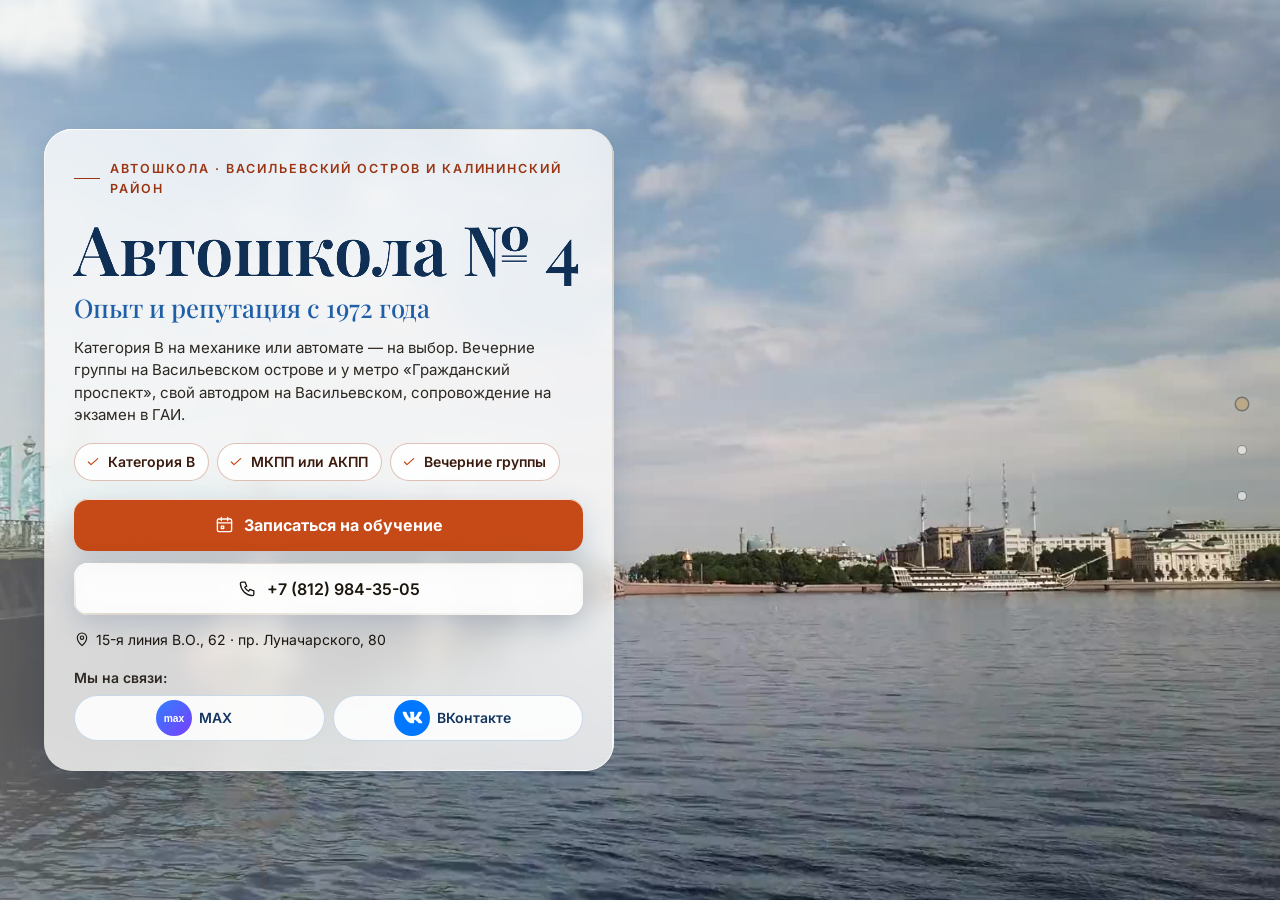
==== index.html @ 21da0856 "Автошкола № 4: этап 1 — главная, обучение и цены, как нас найти Co-Authored-By: Claude Opus 5.5 <nor" ====
<!DOCTYPE html>
<html lang="ru" data-theme="light">
<head>
<meta charset="utf-8">
<meta name="viewport" content="width=device-width, initial-scale=1, viewport-fit=cover">
<title>Автошкола № 4 — Санкт-Петербург, Васильевский остров и Калининский район</title>
<meta name="description" content="Автошкола № 4: категория B на механике или автомате, вечерние группы на Васильевском острове и у м. «Гражданский проспект», свой автодром, опыт с 1972 года. Телефон +7 (812) 984-35-05.">
<meta name="robots" content="noindex, nofollow, noarchive">
<meta name="geo.region" content="RU-SPE">
<meta name="geo.placename" content="Санкт-Петербург">
<meta name="geo.position" content="59.8944504;30.4585142">
<meta name="ICBM" content="59.8944504, 30.4585142">
<meta property="og:type" content="website">
<meta property="og:locale" content="ru_RU">
<meta property="og:site_name" content="Автошкола № 4">
<meta property="og:title" content="Автошкола № 4 — Санкт-Петербург, Васильевский остров и Калининский район">
<meta property="og:description" content="Автошкола № 4: категория B на механике или автомате, вечерние группы на Васильевском острове и у м. «Гражданский проспект», свой автодром, опыт с 1972 года. Телефон +7 (812) 984-35-05.">
<meta name="twitter:card" content="summary_large_image">
<meta name="twitter:title" content="Автошкола № 4 — Санкт-Петербург, Васильевский остров и Калининский район">
<meta name="twitter:description" content="Автошкола № 4: категория B на механике или автомате, вечерние группы на Васильевском острове и у м. «Гражданский проспект», свой автодром, опыт с 1972 года. Телефон +7 (812) 984-35-05.">
<meta name="theme-color" content="#fbf4ef">
<link rel="icon" href="data:image/svg+xml,%3Csvg%20xmlns%3D%22http%3A//www.w3.org/2000/svg%22%20viewBox%3D%220%200%2064%2064%22%3E%3Crect%20width%3D%2264%22%20height%3D%2264%22%20rx%3D%2214%22%20fill%3D%22%231f5fa8%22/%3E%3Ccircle%20cx%3D%2232%22%20cy%3D%2232%22%20r%3D%2217%22%20fill%3D%22none%22%20stroke%3D%22%23fff%22%20stroke-width%3D%225%22/%3E%3Ccircle%20cx%3D%2232%22%20cy%3D%2232%22%20r%3D%225%22%20fill%3D%22%23ffc54d%22/%3E%3C/svg%3E">
<script>document.documentElement.classList.add('js');try{var _i=parseInt(localStorage.getItem('nb_fs2'),10),_f=[1,1.15,1.3,1.5][_i];if(_f)document.documentElement.style.setProperty('--fs',_f)}catch(e){}</script>
<style id="hero-timing">:root{--hero-d:1.2s}</style>
<link rel="preload" as="image" href="img/hero-poster.jpg" fetchpriority="high">
<!-- шрифты лежат внутри сайта: Google Fonts у российской аудитории режется -->
<style>
@font-face{font-family:'Inter';font-style:normal;font-weight:400;font-display:swap;src:url(assets/fonts/inter-400-cyrillic-ext.woff2) format('woff2');unicode-range:U+0460-052F, U+1C80-1C8A, U+20B4, U+2DE0-2DFF, U+A640-A69F, U+FE2E-FE2F}
@font-face{font-family:'Inter';font-style:normal;font-weight:400;font-display:swap;src:url(assets/fonts/inter-400-cyrillic.woff2) format('woff2');unicode-range:U+0301, U+0400-045F, U+0490-0491, U+04B0-04B1, U+2116}
@font-face{font-family:'Inter';font-style:normal;font-weight:400;font-display:swap;src:url(assets/fonts/inter-400-latin-ext.woff2) format('woff2');unicode-range:U+0100-02BA, U+02BD-02C5, U+02C7-02CC, U+02CE-02D7, U+02DD-02FF, U+0304, U+0308, U+0329, U+1D00-1DBF, U+1E00-1E9F, U+1EF2-1EFF, U+2020, U+20A0-20AB, U+20AD-20C0, U+2113, U+2C60-2C7F, U+A720-A7FF}
@font-face{font-family:'Inter';font-style:normal;font-weight:400;font-display:swap;src:url(assets/fonts/inter-400-latin.woff2) format('woff2');unicode-range:U+0000-00FF, U+0131, U+0152-0153, U+02BB-02BC, U+02C6, U+02DA, U+02DC, U+0304, U+0308, U+0329, U+2000-206F, U+20AC, U+2122, U+2191, U+2193, U+2212, U+2215, U+FEFF, U+FFFD}
@font-face{font-family:'Inter';font-style:normal;font-weight:500;font-display:swap;src:url(assets/fonts/inter-500-cyrillic-ext.woff2) format('woff2');unicode-range:U+0460-052F, U+1C80-1C8A, U+20B4, U+2DE0-2DFF, U+A640-A69F, U+FE2E-FE2F}
@font-face{font-family:'Inter';font-style:normal;font-weight:500;font-display:swap;src:url(assets/fonts/inter-500-cyrillic.woff2) format('woff2');unicode-range:U+0301, U+0400-045F, U+0490-0491, U+04B0-04B1, U+2116}
@font-face{font-family:'Inter';font-style:normal;font-weight:500;font-display:swap;src:url(assets/fonts/inter-500-latin-ext.woff2) format('woff2');unicode-range:U+0100-02BA, U+02BD-02C5, U+02C7-02CC, U+02CE-02D7, U+02DD-02FF, U+0304, U+0308, U+0329, U+1D00-1DBF, U+1E00-1E9F, U+1EF2-1EFF, U+2020, U+20A0-20AB, U+20AD-20C0, U+2113, U+2C60-2C7F, U+A720-A7FF}
@font-face{font-family:'Inter';font-style:normal;font-weight:500;font-display:swap;src:url(assets/fonts/inter-500-latin.woff2) format('woff2');unicode-range:U+0000-00FF, U+0131, U+0152-0153, U+02BB-02BC, U+02C6, U+02DA, U+02DC, U+0304, U+0308, U+0329, U+2000-206F, U+20AC, U+2122, U+2191, U+2193, U+2212, U+2215, U+FEFF, U+FFFD}
@font-face{font-family:'Inter';font-style:normal;font-weight:600;font-display:swap;src:url(assets/fonts/inter-600-cyrillic-ext.woff2) format('woff2');unicode-range:U+0460-052F, U+1C80-1C8A, U+20B4, U+2DE0-2DFF, U+A640-A69F, U+FE2E-FE2F}
@font-face{font-family:'Inter';font-style:normal;font-weight:600;font-display:swap;src:url(assets/fonts/inter-600-cyrillic.woff2) format('woff2');unicode-range:U+0301, U+0400-045F, U+0490-0491, U+04B0-04B1, U+2116}
@font-face{font-family:'Inter';font-style:normal;font-weight:600;font-display:swap;src:url(assets/fonts/inter-600-latin-ext.woff2) format('woff2');unicode-range:U+0100-02BA, U+02BD-02C5, U+02C7-02CC, U+02CE-02D7, U+02DD-02FF, U+0304, U+0308, U+0329, U+1D00-1DBF, U+1E00-1E9F, U+1EF2-1EFF, U+2020, U+20A0-20AB, U+20AD-20C0, U+2113, U+2C60-2C7F, U+A720-A7FF}
@font-face{font-family:'Inter';font-style:normal;font-weight:600;font-display:swap;src:url(assets/fonts/inter-600-latin.woff2) format('woff2');unicode-range:U+0000-00FF, U+0131, U+0152-0153, U+02BB-02BC, U+02C6, U+02DA, U+02DC, U+0304, U+0308, U+0329, U+2000-206F, U+20AC, U+2122, U+2191, U+2193, U+2212, U+2215, U+FEFF, U+FFFD}
@font-face{font-family:'Inter';font-style:normal;font-weight:700;font-display:swap;src:url(assets/fonts/inter-700-cyrillic-ext.woff2) format('woff2');unicode-range:U+0460-052F, U+1C80-1C8A, U+20B4, U+2DE0-2DFF, U+A640-A69F, U+FE2E-FE2F}
@font-face{font-family:'Inter';font-style:normal;font-weight:700;font-display:swap;src:url(assets/fonts/inter-700-cyrillic.woff2) format('woff2');unicode-range:U+0301, U+0400-045F, U+0490-0491, U+04B0-04B1, U+2116}
@font-face{font-family:'Inter';font-style:normal;font-weight:700;font-display:swap;src:url(assets/fonts/inter-700-latin-ext.woff2) format('woff2');unicode-range:U+0100-02BA, U+02BD-02C5, U+02C7-02CC, U+02CE-02D7, U+02DD-02FF, U+0304, U+0308, U+0329, U+1D00-1DBF, U+1E00-1E9F, U+1EF2-1EFF, U+2020, U+20A0-20AB, U+20AD-20C0, U+2113, U+2C60-2C7F, U+A720-A7FF}
@font-face{font-family:'Inter';font-style:normal;font-weight:700;font-display:swap;src:url(assets/fonts/inter-700-latin.woff2) format('woff2');unicode-range:U+0000-00FF, U+0131, U+0152-0153, U+02BB-02BC, U+02C6, U+02DA, U+02DC, U+0304, U+0308, U+0329, U+2000-206F, U+20AC, U+2122, U+2191, U+2193, U+2212, U+2215, U+FEFF, U+FFFD}
@font-face{font-family:'Playfair Display';font-style:normal;font-weight:500;font-display:swap;src:url(assets/fonts/playfair-display-500-cyrillic.woff2) format('woff2');unicode-range:U+0301, U+0400-045F, U+0490-0491, U+04B0-04B1, U+2116}
@font-face{font-family:'Playfair Display';font-style:normal;font-weight:500;font-display:swap;src:url(assets/fonts/playfair-display-500-latin-ext.woff2) format('woff2');unicode-range:U+0100-02BA, U+02BD-02C5, U+02C7-02CC, U+02CE-02D7, U+02DD-02FF, U+0304, U+0308, U+0329, U+1D00-1DBF, U+1E00-1E9F, U+1EF2-1EFF, U+2020, U+20A0-20AB, U+20AD-20C0, U+2113, U+2C60-2C7F, U+A720-A7FF}
@font-face{font-family:'Playfair Display';font-style:normal;font-weight:500;font-display:swap;src:url(assets/fonts/playfair-display-500-latin.woff2) format('woff2');unicode-range:U+0000-00FF, U+0131, U+0152-0153, U+02BB-02BC, U+02C6, U+02DA, U+02DC, U+0304, U+0308, U+0329, U+2000-206F, U+20AC, U+2122, U+2191, U+2193, U+2212, U+2215, U+FEFF, U+FFFD}
@font-face{font-family:'Playfair Display';font-style:normal;font-weight:600;font-display:swap;src:url(assets/fonts/playfair-display-600-cyrillic.woff2) format('woff2');unicode-range:U+0301, U+0400-045F, U+0490-0491, U+04B0-04B1, U+2116}
@font-face{font-family:'Playfair Display';font-style:normal;font-weight:600;font-display:swap;src:url(assets/fonts/playfair-display-600-latin-ext.woff2) format('woff2');unicode-range:U+0100-02BA, U+02BD-02C5, U+02C7-02CC, U+02CE-02D7, U+02DD-02FF, U+0304, U+0308, U+0329, U+1D00-1DBF, U+1E00-1E9F, U+1EF2-1EFF, U+2020, U+20A0-20AB, U+20AD-20C0, U+2113, U+2C60-2C7F, U+A720-A7FF}
@font-face{font-family:'Playfair Display';font-style:normal;font-weight:600;font-display:swap;src:url(assets/fonts/playfair-display-600-latin.woff2) format('woff2');unicode-range:U+0000-00FF, U+0131, U+0152-0153, U+02BB-02BC, U+02C6, U+02DA, U+02DC, U+0304, U+0308, U+0329, U+2000-206F, U+20AC, U+2122, U+2191, U+2193, U+2212, U+2215, U+FEFF, U+FFFD}
/* ===== Notary site — generator stylesheet (light warm base, dark theme by toggle) ===== */
:root{
  --p100:#665230; --p90:#97825e; --p80:#bba887; --p70:#c2b9a9; --p50:#dad5ce; --p40:#e0dedb;
  --p30:#eeece9; --p20:#f1f1f0; --p10:#f8f8f8; --n100:#0e0f11; --n90:#3c404b; --n10:#fff;

  --bg:var(--p10); --bg2:var(--p20); --bg3:var(--p30); --card:var(--n10); --text:var(--n100); --muted:var(--n90);
  --line:var(--p50); --line2:var(--p40); --accent:var(--p90); --accent-d:var(--p100); --accent-l:var(--p80); --accent-soft:var(--p30);
  --on-accent:#fff; --shadow:0 1px 10px rgba(51,51,51,.10); --shadow-lg:0 12px 40px rgba(30,24,10,.14);
  --hero-ov1:rgba(14,15,17,.72); --hero-ov2:rgba(14,15,17,.30); --sec-ov:rgba(248,248,248,.72);
  --ok:#2e8b57; --bad:#b4453b;
  /* те же цвета составляющими: rgba() понимают все браузеры, color-mix() — нет */
  --bg-rgb:248,248,248; --card-rgb:255,255,255; --accent-rgb:151,130,94; --ok-rgb:46,139,87;

  --zc:var(--fs); --fs:1; --vwu:calc(1vw / var(--fs)); --vhu:calc(1vh / var(--fs));   /* масштаб текста (А−/А+) и «честные» vw/vh под ним */
  --hdr-h:68px; --bar-h:70px; --vh:calc(100*var(--vhu)); --gap:24px; --radius:14px; --radius-s:10px;
  --font:"Inter",Tahoma,Arial,sans-serif; --serif:"Playfair Display",Georgia,"Times New Roman",serif;
  --ease:cubic-bezier(.65,.05,.36,1); --speed:520ms;
}
html[data-theme="dark"]{
  --bg:#17150f; --bg2:#1d1a13; --bg3:#252117; --card:#221e15; --text:#f1ebdf; --muted:#b9ae98;
  --line:#3a3325; --line2:#2f2a1e; --accent:#c9b17f; --accent-d:#e0cf9f; --accent-l:#8d7b58; --accent-soft:#2a251a;
  --on-accent:#17150f; --shadow:0 1px 12px rgba(0,0,0,.45); --shadow-lg:0 14px 40px rgba(0,0,0,.55);
  --hero-ov1:rgba(10,9,6,.80); --hero-ov2:rgba(10,9,6,.40); --sec-ov:rgba(16,15,12,.76);
  --bg-rgb:23,21,15; --card-rgb:34,30,21; --accent-rgb:201,177,127;
}

*,*::before,*::after{box-sizing:border-box}
/* А−/А+: весь сайт — шапка, плашки, меню, формы, окна — растёт пропорционально, как при увеличении масштаба в браузере */
html{-webkit-text-size-adjust:100%;scroll-behavior:auto;zoom:var(--fs,1)}
html,body{height:100%;margin:0;overflow:hidden;background:var(--bg);color:var(--text);
  font-family:var(--font);font-size:16px;line-height:1.55;-webkit-font-smoothing:antialiased}
body{overscroll-behavior:none;position:relative}
a{color:inherit;text-decoration:none}
img{display:block;max-width:100%}
button{font:inherit;color:inherit;background:none;border:0;padding:0;cursor:pointer}
input,select,textarea{font:inherit;color:inherit}
h1,h2,h3,h4,p{margin:0}
ul{margin:0;padding:0;list-style:none}
svg{display:block}
.ico{width:22px;height:22px;stroke:currentColor;fill:none;stroke-width:1.7;stroke-linecap:round;stroke-linejoin:round;flex:none}
.vh{position:absolute!important;width:1px;height:1px;overflow:hidden;clip:rect(0 0 0 0);white-space:nowrap}

/* ---------- typography helpers ---------- */
.kicker{display:inline-flex;align-items:center;gap:10px;font-size:13px;font-weight:600;letter-spacing:.14em;text-transform:uppercase;color:var(--accent)}
.kicker::before{content:"";width:28px;height:1px;background:var(--accent)}
.h2{font-size:clamp(26px,calc(3.2*var(--vwu,1vw)),40px);font-weight:600;letter-spacing:-.02em;line-height:1.12;margin-top:10px}
.lead{color:var(--muted);font-size:17px;max-width:640px;margin-top:12px}
.sec-head{margin-bottom:28px}
#contacts .sec-head{margin-bottom:18px}

/* ---------- buttons ---------- */
.btn{display:inline-flex;align-items:center;justify-content:center;gap:10px;min-height:48px;padding:0 22px;border-radius:999px;
  font-weight:600;font-size:15px;line-height:1;border:1.5px solid transparent;transition:background .25s,color .25s,border-color .25s,transform .2s,box-shadow .25s;white-space:nowrap}
.btn:active{transform:translateY(1px)}
.btn-primary{background:var(--accent-d);color:var(--on-accent);border-color:var(--accent-d)}
.btn-primary:hover{background:var(--accent);border-color:var(--accent);color:#fff}
html[data-theme="dark"] .btn-primary:hover{color:#17150f}
.btn-ghost{border-color:var(--line);color:var(--text);background:var(--card)}
.btn-ghost:hover{border-color:var(--accent);color:var(--accent-d)}
.btn-light{background:rgba(255,255,255,.14);color:#fff;border-color:rgba(255,255,255,.55);backdrop-filter:blur(6px)}
.btn-light:hover{background:#fff;color:var(--n100)}
.btn-white{background:#fff;color:var(--n100);border-color:#fff}
.btn-white:hover{background:var(--p30);border-color:var(--p30)}
.btn .ico{width:18px;height:18px}
.btn-sm{min-height:44px;padding:0 16px;font-size:14px}

/* ---------- header ---------- */
.hdr{position:fixed;top:0;left:0;right:0;height:var(--hdr-h);z-index:200;display:flex;align-items:center;
  zoom:calc(1 / var(--zc,1)); --vwu:1vw; --vhu:1vh;   /* А−/А+ шапку не трогают: она всегда как при 100 % (страница в zoom, шапка — встречный zoom) */
  background:rgba(var(--bg-rgb),.88);backdrop-filter:blur(12px);-webkit-backdrop-filter:blur(12px);
  border-bottom:1px solid var(--line2);transition:background .3s}
.hdr-in{width:100%;max-width:1280px;margin:0 auto;padding:0 28px;display:flex;align-items:center;gap:24px}
.brand{display:flex;align-items:center;gap:12px;min-width:0;min-height:44px}
.mono-img{object-fit:contain;background:#fff;padding:2px;box-sizing:border-box}
.mono{width:42px;height:42px;border-radius:12px;background:var(--accent-d);color:var(--on-accent);display:grid;place-items:center;
  font-family:var(--serif);font-size:20px;font-weight:600;flex:none;letter-spacing:.02em}
.brand-t{display:flex;flex-direction:column;line-height:1.15;min-width:0}
.brand-n{font-weight:600;font-size:15px;white-space:nowrap;overflow:hidden;text-overflow:ellipsis}
.brand-s{font-size:13px;color:var(--muted);white-space:nowrap;overflow:hidden;text-overflow:ellipsis}
.nav{display:flex;align-items:center;gap:4px;margin-left:auto}
.nav > li{position:relative}
.nav-a{display:inline-flex;align-items:center;gap:6px;min-height:44px;padding:10px 12px;border-radius:8px;font-size:14px;font-weight:500;color:var(--text);opacity:.8;transition:opacity .2s,background .2s}
.nav-a:hover,.nav-a.cur,.nav > li.open > .nav-a{opacity:1;background:var(--bg3)}
.nav-a .chev{width:14px;height:14px;transition:transform .25s}
.nav > li.open > .nav-a .chev{transform:rotate(180deg)}
.hdr-tools{display:flex;align-items:center;gap:6px;margin-left:8px}
.tool{width:44px;height:44px;border-radius:10px;display:grid;place-items:center;color:var(--text);opacity:.8;transition:background .2s,opacity .2s}
.tool:hover{background:var(--bg3);opacity:1}
.tool .ico{width:20px;height:20px}
.tool-lang{width:auto;padding:0 10px;gap:6px;font-size:13px;font-weight:600;letter-spacing:.04em;display:flex;align-items:center}
.lang-wrap{position:relative}
.lang-dd{position:absolute;right:0;top:calc(100% + 8px);background:var(--card);border:1px solid var(--line);border-radius:12px;box-shadow:var(--shadow-lg);
  padding:6px;min-width:190px;display:none;z-index:210}
.lang-wrap.open .lang-dd{display:block}
.lang-dd button,.lang-dd a{display:flex;width:100%;align-items:center;gap:10px;min-height:44px;padding:9px 12px;border-radius:8px;font-size:14px;text-align:left}
.lang-dd button:hover,.lang-dd a:hover{background:var(--bg3)}
.lang-dd button.cur,.lang-dd a.cur{color:var(--accent-d);font-weight:600}
.lang-dd b{font-size:13px;letter-spacing:.08em;width:26px;color:var(--muted)}
.hdr-book{margin-left:4px}
.burger{display:none}
.moon,.sun{display:none}
html[data-theme="dark"] .sun{display:block}
html:not([data-theme="dark"]) .moon{display:block}

/* mega menu */
.mega{position:absolute;left:50%;top:calc(100% + 10px);transform:translateX(-50%);width:min(980px,calc(calc(100*var(--vwu,1vw)) - 40px));
  background:var(--card);border:1px solid var(--line);border-radius:16px;box-shadow:var(--shadow-lg);padding:20px;display:none;z-index:210}
.nav > li.open > .mega{display:block}
.mega-head{display:flex;justify-content:space-between;align-items:baseline;gap:16px;padding:0 6px 14px;border-bottom:1px solid var(--line2);margin-bottom:12px}
.mega-head b{font-size:14px}
.mega-head span{font-size:13px;color:var(--muted)}
.mega-grid{display:grid;grid-template-columns:repeat(2,1fr);gap:4px}
.mega-it{display:flex;gap:12px;align-items:flex-start;padding:10px 12px;border-radius:10px;text-align:left;width:100%;transition:background .2s}
.mega-it:hover{background:var(--bg3)}
.mega-it .cic{width:38px;height:38px;border-radius:10px;background:var(--accent-soft);color:var(--accent-d);display:grid;place-items:center;flex:none}
.mega-it .cic .ico{width:20px;height:20px}
.mega-it b{display:block;font-size:14px;font-weight:600}
.mega-it small{display:block;font-size:13px;color:var(--muted);line-height:1.35;margin-top:2px}
.mega-it em{font-style:normal;font-size:13px;color:var(--accent);margin-top:3px;display:block}

/* mobile menu */
.mmenu{position:fixed;top:calc(var(--hdr-h) / var(--zc,1));left:0;right:0;bottom:var(--bar-h);z-index:190;background:var(--bg);overflow-y:auto;padding:14px 18px 30px;display:none}
.mmenu.open{display:block}
.mmenu a,.mmenu .macc > button{display:flex;align-items:center;justify-content:space-between;width:100%;padding:14px 6px;border-bottom:1px solid var(--line2);font-size:17px;font-weight:500;text-align:left}
.mmenu .macc > button .chev{width:18px;height:18px;transition:transform .25s}
.mmenu .macc.open > button .chev{transform:rotate(180deg)}
.mmenu .macc-list{display:none;padding:4px 0 8px}
.mmenu .macc.open .macc-list{display:block}
.mmenu .macc-list button{display:flex;align-items:center;gap:12px;width:100%;padding:11px 8px;border-radius:10px;text-align:left;font-size:15px}
.mmenu .macc-list button:hover{background:var(--bg3)}
.mmenu .macc-list .cic{width:32px;height:32px;border-radius:8px;background:var(--accent-soft);color:var(--accent-d);display:grid;place-items:center;flex:none}
.mmenu .macc-list .cic .ico{width:17px;height:17px}
.mmenu-foot{display:flex;flex-wrap:wrap;gap:8px;margin-top:18px}
.mmenu-foot .btn{flex:1}

/* ---------- full-page scroller ---------- */
.fp{position:relative;width:100%;height:var(--vh);overflow:hidden}
.fp-track{will-change:transform;transition:transform var(--speed) var(--ease)}
.fp-track.no-anim{transition:none}
.sec{position:relative;height:var(--vh);width:100%;overflow:hidden}
.sec-scroll{height:100%;overflow-y:auto;overflow-x:hidden;display:flex;flex-direction:column;
  padding:calc(var(--hdr-h) / var(--zc,1) + 20px) 28px calc(var(--bar-h) + 96px);-webkit-overflow-scrolling:touch;scrollbar-width:thin;scrollbar-color:var(--line) transparent}
.wrap{margin:auto;width:100%;max-width:1180px}
.sec-alt{background:var(--bg2)}

/* reveal animation */
.rv{opacity:0;transform:translateY(18px);transition:opacity .7s ease,transform .7s ease;transition-delay:calc(var(--i,0) * 90ms)}
.sec.active .rv{opacity:1;transform:none}

/* side dots */
.dots{position:fixed;right:16px;top:50%;transform:translateY(-50%);z-index:150;display:flex;flex-direction:column;gap:2px}
.dots button{position:relative;width:44px;height:44px;display:grid;place-items:center}
.dots button::after{content:"";width:8px;height:8px;border-radius:50%;background:var(--muted);opacity:.45;transition:transform .25s,opacity .25s,background .25s}
.dots button:hover::after{opacity:.9}
.dots button.cur::after{background:var(--accent);opacity:1;transform:scale(1.5)}
.dots button span{position:absolute;right:32px;top:50%;transform:translateY(-50%) translateX(6px);background:var(--n100);color:#fff;font-size:13px;
  padding:5px 10px;border-radius:6px;white-space:nowrap;opacity:0;pointer-events:none;transition:opacity .2s,transform .2s}
.dots button:hover span{opacity:1;transform:translateY(-50%)}
.sec-hero ~ .dots{color:#fff}
body[data-sec="0"] .dots button::after{background:#fff}
body[data-sec="0"] .dots button.cur::after{background:var(--p80)}

.sec:not(.sec-hero) .sec-scroll{position:relative;z-index:1}

.status{display:inline-flex;align-items:center;gap:8px;padding:8px 14px 8px 10px;border-radius:999px;background:rgba(255,255,255,.12);border:1px solid rgba(255,255,255,.28);font-size:13px;backdrop-filter:blur(6px)}
.status i{width:9px;height:9px;border-radius:50%;background:#7bd389;box-shadow:0 0 0 3px rgba(123,211,137,.28)}
.status.closed i{background:#f08a7e;box-shadow:0 0 0 3px rgba(240,138,126,.28)}
.status.soon i{background:#f0c674;box-shadow:0 0 0 3px rgba(240,198,116,.28)}
.status span{opacity:.85}
.addr-link{display:inline-flex;align-items:center;gap:6px;border-bottom:1px solid currentColor;padding:13px 0 14px;margin:-13px 0 -14px;transition:color .2s}
.addr-link:hover{color:var(--accent)}
.addr-link .ico{width:16px;height:16px}

/* ---------- services ---------- */
.svc-grid{display:grid;grid-template-columns:repeat(5,1fr);gap:14px}
.svc{display:flex;flex-direction:column;align-items:flex-start;gap:10px;padding:18px 16px 16px;border-radius:var(--radius);background:var(--card);border:1px solid var(--line2);
  text-align:left;min-height:170px;transition:transform .25s,box-shadow .25s,border-color .25s;position:relative}
.svc:hover{transform:translateY(-3px);box-shadow:var(--shadow-lg);border-color:var(--accent-l)}
.svc .cic{width:44px;height:44px;border-radius:12px;background:var(--accent-soft);color:var(--accent-d);display:grid;place-items:center}
.svc b{font-size:15px;font-weight:600;line-height:1.3}
.svc small{font-size:13px;color:var(--muted);line-height:1.35}
.svc em{font-style:normal;font-size:13px;color:var(--accent);margin-top:auto;padding-top:6px;display:inline-flex;align-items:center;gap:4px}
.svc em .ico{width:12px;height:12px}

/* ---------- about ---------- */
.about{display:grid;grid-template-columns:1.15fr .85fr;gap:48px;align-items:start}
.about-txt p{color:var(--muted);margin-top:14px;font-size:16px}
.about-txt p:first-of-type{color:var(--text)}
.quote{margin-top:22px;padding:16px 20px;border-left:3px solid var(--accent);background:var(--card);border-radius:0 12px 12px 0;font-family:var(--serif);font-size:18px;line-height:1.45;color:var(--text)}
.creds{display:grid;gap:10px}
.cred{display:flex;gap:14px;align-items:center;padding:14px 16px;border-radius:12px;background:var(--card);border:1px solid var(--line2)}
.cred .cic{width:40px;height:40px;border-radius:10px;background:var(--accent-soft);color:var(--accent-d);display:grid;place-items:center;flex:none}
.cred .cic .ico{width:20px;height:20px}
.cred small{display:block;font-size:13px;color:var(--muted);text-transform:uppercase;letter-spacing:.06em}
.cred b{display:block;font-size:15px;font-weight:600;line-height:1.3}
.chips{display:flex;flex-wrap:wrap;gap:8px;margin-top:16px}
.chips li{padding:8px 14px;border-radius:999px;border:1px solid var(--accent-l);color:var(--accent-d);font-size:13.5px;font-weight:500;background:var(--card)}
.strong-lbl{margin-top:22px;font-size:13px;text-transform:uppercase;letter-spacing:.1em;color:var(--muted)}

/* ---------- how ---------- */
.steps{display:grid;grid-template-columns:repeat(5,1fr);gap:16px;position:relative;margin-top:14px}
.steps::before{content:"";position:absolute;left:8%;right:8%;top:30px;height:1px;background:var(--line)}
.step{position:relative;padding:0 8px}
.step-n{width:60px;height:60px;border-radius:50%;background:var(--card);border:1.5px solid var(--accent-l);color:var(--accent-d);display:grid;place-items:center;
  font-family:var(--serif);font-size:24px;font-weight:600;position:relative;z-index:1;transition:background .4s,color .4s}
.sec.active .step-n{animation:pop .6s var(--ease) both;animation-delay:calc(var(--i) * 140ms + 150ms)}
@keyframes pop{0%{transform:scale(.6);opacity:0}60%{transform:scale(1.08);opacity:1}100%{transform:scale(1)}}
.step b{display:block;margin-top:16px;font-size:17px;font-weight:600}
.step p{color:var(--muted);font-size:14.5px;margin-top:6px}

/* ---------- reviews ---------- */
.reviews{display:grid;grid-template-columns:300px 1fr;gap:28px;align-items:start}
.rsum{background:var(--card);border:1px solid var(--line2);border-radius:var(--radius);padding:26px 24px;text-align:center}
.rsum .big{font-family:var(--serif);font-size:64px;line-height:1;font-weight:500;color:var(--accent-d)}
.stars{display:inline-flex;gap:3px;--fill:100%}
.stars svg{width:20px;height:20px}
.stars .st{fill:var(--line);stroke:none}
.stars .st.on{fill:#e7b73b}
.stars .st.half{fill:url(#halfgrad)}
.rsum .stars{margin-top:8px}
.rsum p{color:var(--muted);font-size:13.5px;margin-top:10px;line-height:1.4}
.rsum .btn{margin-top:16px;width:100%}
.rsum .gis{display:block;margin:10px 0 -14px;padding:14px 0;font-size:13px;color:var(--accent-d);text-decoration:underline;text-underline-offset:3px}
.rgrid{display:grid;grid-template-columns:repeat(2,1fr);gap:14px}
.rev{background:var(--card);border:1px solid var(--line2);border-radius:var(--radius);padding:20px;display:flex;flex-direction:column;gap:10px}
.rev .stars svg{width:15px;height:15px}
.rev p{font-size:14.5px;line-height:1.5;flex:1}
.rev p::before{content:"“";font-family:var(--serif);color:var(--accent);font-size:22px;line-height:0;margin-right:4px;vertical-align:-6px}
.rev-meta{display:flex;flex-wrap:wrap;justify-content:space-between;gap:4px 10px;align-items:baseline;font-size:13px;color:var(--muted)}
.rev-meta b{color:var(--text);font-weight:600}
.rev-src{display:inline-flex;align-items:center;gap:5px;white-space:nowrap;margin-left:auto}
.rev-src i{width:6px;height:6px;border-radius:50%;background:var(--accent)}
.rev-sample{color:var(--muted);font-style:italic;opacity:.85}
.rev-real{color:var(--accent-d);font-weight:600}
.rev-real i{background:var(--ok)}
.rev-is-real{border-color:var(--accent-l)}
.demo-note{margin-top:14px;max-width:760px;font-size:13.5px;line-height:1.45;color:var(--muted);background:var(--accent-soft);
  border-left:3px solid var(--accent);border-radius:0 8px 8px 0;padding:8px 12px}
.rnote{margin-top:14px;font-size:13px;color:var(--muted)}

/* ---------- faq ---------- */
.faq{display:grid;grid-template-columns:1fr 1fr;gap:0 32px;align-items:start}
.faq-col{display:flex;flex-direction:column}
.fq{border-bottom:1px solid var(--line)}
.fq > button{display:flex;width:100%;align-items:center;justify-content:space-between;gap:16px;min-height:44px;padding:16px 4px;text-align:left;font-weight:600;font-size:15.5px;line-height:1.35}
.fq > button .pl{width:26px;height:26px;border-radius:50%;border:1px solid var(--line);display:grid;place-items:center;flex:none;color:var(--accent-d);transition:transform .3s,background .3s}
.fq > button .pl .ico{width:14px;height:14px}
.fq.open > button .pl{transform:rotate(45deg);background:var(--accent-soft)}
.fq-a{display:grid;grid-template-rows:0fr;transition:grid-template-rows .35s var(--ease)}
.fq.open .fq-a{grid-template-rows:1fr}
.fq-a > div{overflow:hidden}
.fq-a p{color:var(--muted);font-size:14.5px;padding:0 4px 16px;line-height:1.55}
.fq-a .faq-note{font-size:13px;color:var(--accent-d);padding-bottom:6px}
.fq-a .faq-note:empty{display:none}

/* ---------- contacts ---------- */
.contacts{display:grid;grid-template-columns:1fr 1.05fr 1fr;gap:18px;align-items:stretch}
.contacts .cbox{padding:16px 18px}
.cbox{background:var(--card);border:1px solid var(--line2);border-radius:var(--radius);padding:20px}
.cl{display:grid;gap:12px}
.cl li{display:flex;gap:12px;align-items:flex-start}
.cl .cic{width:36px;height:36px;border-radius:10px;background:var(--accent-soft);color:var(--accent-d);display:grid;place-items:center;flex:none}
.cl .cic .ico{width:18px;height:18px}
.cl small{display:block;font-size:13px;color:var(--muted);text-transform:uppercase;letter-spacing:.06em}
.cl b{display:block;font-weight:500;font-size:15px;line-height:1.4}
.cl a.tel,.cl a.mail{display:block;padding:14px 0;margin:-14px 0}
.cl a.tel:hover,.cl a.mail:hover{color:var(--accent-d)}
.hours-link{display:inline-block;font-size:13px;color:var(--accent-d);text-decoration:underline;text-underline-offset:3px;padding:14px 0;margin:-14px 0}
.cl .msgs{display:flex;gap:8px;margin-top:4px;flex-wrap:wrap}
.cl .msgs a{display:inline-flex;align-items:center;gap:6px;padding:6px 10px;border-radius:8px;border:1px solid var(--line);font-size:13px;min-height:44px}
.cl .msgs a .ico{width:16px;height:16px}
.mapbox{display:flex;flex-direction:column;gap:12px;padding:12px}
.map{flex:1;min-height:280px;border-radius:10px;overflow:hidden;border:1px solid var(--line);background:var(--bg3);position:relative}
.map iframe{width:100%;height:100%;border:0;position:absolute;inset:0}
.map-actions{display:flex;gap:8px;flex-wrap:wrap}
.map-actions .btn{flex:1;min-height:44px;font-size:14px;padding:0 12px}

/* form */
.form h3{font-size:19px;font-weight:600}
.form .fdesc{color:var(--muted);font-size:13.5px;margin-top:6px}
.fg{display:grid;gap:8px;margin-top:12px}
.f2{display:grid;grid-template-columns:1fr 1fr;gap:10px}
.fld{display:flex;flex-direction:column;gap:4px}
.fld label{font-size:13px;color:var(--muted);font-weight:500}
.fld input,.fld select,.fld textarea{width:100%;background:var(--bg);border:1px solid var(--line);border-radius:10px;padding:8px 12px;font-size:14px;transition:border-color .2s,box-shadow .2s;min-height:44px}
.fld textarea{min-height:48px;resize:vertical}
.fld input:focus,.fld select:focus,.fld textarea:focus{outline:0;border-color:var(--accent);box-shadow:0 0 0 3px rgba(var(--accent-rgb),.22)}
.fld.err input,.fld.err select{border-color:var(--bad)}
.ferr{font-size:13px;color:var(--bad);display:none}
.fld.err .ferr{display:block}
.fnote{font-size:13px;color:var(--muted);margin-top:8px;line-height:1.4}
.fok{display:none;margin-top:10px;padding:10px 12px;border-radius:10px;background:rgba(var(--ok-rgb),.12);color:var(--ok);font-size:13.5px}
.fok.show{display:block}

.foot{margin-top:18px;padding-top:12px;padding-left:250px;flex-wrap:nowrap;align-items:flex-start;border-top:1px solid var(--line2);display:flex;justify-content:space-between;gap:16px;flex-wrap:wrap;font-size:13px;color:var(--muted)}
.foot p{max-width:none}
.foot .fl{white-space:nowrap;flex:none}
.foot .fl a{margin-left:14px;padding:14px 0;margin-top:-14px;margin-bottom:-14px;display:inline-block;min-width:44px;text-align:center;text-decoration:underline;text-underline-offset:3px}

/* ---------- bottom bar ---------- */
.bar{position:fixed;inset:auto 0 0;z-index:300;background:var(--card);box-shadow:0 -1px 10px rgba(51,51,51,.1);border-top:1px solid var(--line2);
  padding:6px 0;padding-bottom:calc(6px + env(safe-area-inset-bottom,0px))}
.bar-in{display:flex;justify-content:space-around;align-items:center;max-width:1080px;margin:0 auto}
.bi{display:flex;flex-direction:column;align-items:center;gap:5px;padding:8px 24px;border-radius:10px;font-size:13.5px;line-height:1;color:var(--text);opacity:.65;
  transition:opacity .3s,background .3s,color .3s;flex:1;max-width:190px;min-width:0}
.bi span{white-space:nowrap;max-width:100%;overflow:hidden;text-overflow:ellipsis}
.bi .ico{width:24px;height:24px}
.bi:hover{opacity:1;background:var(--bg3)}
.bi.cur{opacity:1;color:var(--accent-d)}


/* ---------- modals ---------- */
.modal{position:fixed;inset:0;z-index:400;background:rgba(14,15,17,.62);display:none;align-items:center;justify-content:center;padding:20px}
.modal.open{display:flex}
.mbox{background:var(--card);color:var(--text);border-radius:18px;width:100%;max-width:560px;max-height:min(calc(86*var(--vhu,1vh)),860px);overflow:auto;padding:26px 26px 22px;position:relative;box-shadow:var(--shadow-lg);
  animation:mup .3s var(--ease)}
@keyframes mup{from{opacity:0;transform:translateY(16px) scale(.98)}to{opacity:1;transform:none}}
.mbox-lg{max-width:760px}
.mclose{position:absolute;top:12px;right:12px;width:44px;height:44px;border-radius:50%;display:grid;place-items:center;color:var(--muted)}
.mclose:hover{background:var(--bg3);color:var(--text)}
.mbox h3{font-size:22px;font-weight:600;padding-right:36px}
.mbox .msub{color:var(--muted);font-size:14px;margin-top:4px}
.hours-t{width:100%;border-collapse:collapse;margin-top:16px;font-size:15px}
.hours-t td{padding:9px 6px;border-bottom:1px solid var(--line2)}
.hours-t td:last-child{text-align:right;font-weight:500;white-space:nowrap}
.hours-t tr.today td{color:var(--accent-d);font-weight:600}
.hours-t tr.today td:first-child::after{content:" · " attr(data-today);font-weight:400;font-size:13px;color:var(--muted)}
.hours-t tr.off td:last-child{color:var(--muted);font-weight:400}
.mnote{margin-top:14px;padding:12px 14px;border-radius:10px;background:var(--bg2);font-size:13.5px;color:var(--muted)}
.mnote b{display:block;color:var(--text);margin-bottom:3px;font-size:13px}
.mcontacts{display:flex;flex-wrap:wrap;gap:8px;margin-top:14px}
.mcontacts a{display:inline-flex;align-items:center;gap:7px;min-height:44px;padding:9px 13px;border-radius:10px;border:1px solid var(--line);font-size:13.5px}
.mcontacts a .ico{width:16px;height:16px}
.mcontacts a:hover{border-color:var(--accent)}
/* способы записи: позвонить, написать на почту, заказать обратный звонок */
.bk-opts{display:grid;gap:10px;margin-top:14px}
.bk-opt{display:flex;align-items:center;gap:14px;min-height:60px;padding:10px 16px;border-radius:14px;border:1px solid var(--line);background:var(--bg3);color:var(--text);font-size:16px;font-weight:600;text-align:left;text-decoration:none;transition:border-color .2s,background .2s}
.bk-opt:hover{border-color:var(--accent);background:var(--accent-soft)}
.bk-opt .ico{width:24px;height:24px;color:var(--accent-d);flex:none}
.bk-opt small{display:block;font-weight:400;font-size:13px;color:var(--muted);margin-top:1px}
.mbox-book{max-width:440px}
/* оплата значками, подпись у общего телефона */
.pay-pills{display:flex;flex-wrap:wrap;gap:6px;margin-top:5px}
.pay-pill{display:inline-flex;align-items:center;gap:6px;padding:4px 11px 4px 9px;border-radius:999px;border:1px solid var(--line);background:var(--bg3);font-size:13px;font-weight:600;line-height:1.3;white-space:nowrap}
.pay-pill .ico{width:15px;height:15px;color:var(--accent-d)}
.pay-pill.pay-logo{background:#fff;border-color:rgba(0,0,0,.12);padding:3px 11px;min-height:28px}
.pay-pill.pay-logo img{display:block;height:17px;width:auto}
.pay-pill.pay-logo img[src$="sbp.svg"]{height:20px}

.brand-t{display:flex;flex-direction:column;justify-content:center;gap:2px;line-height:1.1;min-width:0}
.brand-s{display:block;font-size:10.5px;font-weight:600;letter-spacing:.16em;text-transform:uppercase;color:var(--muted);white-space:nowrap;overflow:visible;text-overflow:clip}
.brand-n{font-size:16px;font-weight:600;white-space:nowrap;overflow:visible;text-overflow:clip}
.nav-a{white-space:nowrap}
#navServices{position:static}
.mega{max-height:calc(calc(100*var(--vhu,1vh)) - var(--hdr-h) - 24px);overflow-y:auto;top:calc(100% + 6px);width:min(980px,calc(calc(100*var(--vwu,1vw)) - 32px))}
@media screen and (max-width:760px){.mega-grid{grid-template-columns:1fr}}
@media screen and (max-width:479px){.brand-t{display:flex}.brand-s{font-size:9px;letter-spacing:.14em}.brand-n{font-size:12.5px;white-space:normal;line-height:1.12}}
.bk-inline{grid-template-columns:repeat(3,1fr);gap:8px}
.bk-inline .bk-opt{flex-direction:column;justify-content:center;gap:5px;min-height:76px;padding:9px 6px;font-size:13.5px;text-align:center;line-height:1.2}
.bk-inline .bk-opt .ico{width:22px;height:22px}
.bk-inline .bk-opt small{display:none}
/* services modal */
.svc-list{margin-top:16px;display:grid;grid-template-columns:1fr 1fr;gap:6px}
.svc-list button{display:flex;gap:10px;align-items:center;width:100%;min-height:44px;text-align:left;padding:10px 12px;border-radius:10px;font-size:14px;line-height:1.35;border:1px solid var(--line2);background:var(--bg)}
.svc-list button:hover{border-color:var(--accent);background:var(--accent-soft)}
.svc-list button .ico{width:16px;height:16px;color:var(--accent);margin-top:2px}
.mhint{font-size:13px;color:var(--muted);margin-top:12px}
.mhead{display:flex;gap:14px;align-items:center;padding-right:36px}
.mhead .cic{width:48px;height:48px;border-radius:12px;background:var(--accent-soft);color:var(--accent-d);display:grid;place-items:center;flex:none}

/* ---------- responsive ---------- */
@media (max-width:1200px){
  .svc-grid{grid-template-columns:repeat(5,1fr)}
  .svc{min-height:160px;padding:14px}
  .svc small{display:none}
}
@media screen and (max-width:991px){
  :root{--hdr-h:62px}
  .nav,.hdr-book{display:none}
  .burger{display:grid}
  .hdr-in{padding:0 18px;gap:12px}
}
@media (max-width:991px){
  :root{--bar-h:64px}
  .sec-scroll{padding:calc(var(--hdr-h) / var(--zc,1) + 16px) 22px calc(var(--bar-h) + 96px)}
  .dots{right:8px;gap:8px}
  .dots button span{display:none}
  .svc-grid{grid-template-columns:repeat(3,1fr);gap:10px}
  .svc{min-height:0}
  .about{grid-template-columns:1fr;gap:22px}
  .steps{grid-template-columns:repeat(5,1fr);gap:10px}
  .step-n{width:48px;height:48px;font-size:20px}
  .step b{font-size:15px}.step p{font-size:13px}
  .reviews{grid-template-columns:1fr;gap:16px}
  .rsum{display:flex;align-items:center;gap:18px;text-align:left;padding:16px 18px}
  .rsum .big{font-size:44px}.rsum .stars{margin:0}.rsum p{margin:0;flex:1}.rsum .btn{margin:0;width:auto}.rsum .gis{display:none}
  .faq{grid-template-columns:1fr;gap:0}
  .contacts{grid-template-columns:1fr 1fr}
  .foot{padding-left:0}
  .contacts .form{grid-column:1 / -1}
  .map{min-height:240px}
  .bi{padding:10px 12px;font-size:13px}
}
@media (max-width:767px){
  :root{--bar-h:62px}
  .h2{font-size:26px}
  .lead{font-size:15px}
  .sec-head{margin-bottom:18px}
  .sec-scroll{padding-left:16px;padding-right:16px}
  .svc-grid{grid-template-columns:repeat(2,1fr);gap:10px}
  .svc{padding:12px;gap:8px}
  .svc .cic{width:36px;height:36px}
  .svc b{font-size:13.5px}
  .svc em{display:none}
  .steps{grid-template-columns:1fr;gap:12px}
  .steps::before{left:24px;right:auto;top:10px;bottom:10px;height:auto;width:1px}
  .step{display:grid;grid-template-columns:48px 1fr;gap:14px;align-items:start;padding:0}
  .step-n{grid-row:1 / span 2}
  .step b{margin-top:10px;grid-column:2}
  .step p{grid-column:2;margin-top:2px}
  .rgrid{display:flex;overflow-x:auto;gap:12px;scroll-snap-type:x mandatory;padding-bottom:8px;margin:0 -16px;padding-left:16px;padding-right:16px;scrollbar-width:none}
  .rgrid::-webkit-scrollbar{display:none}
  .rev{flex:0 0 82%;scroll-snap-align:start}
  .rsum{flex-wrap:wrap;gap:12px}
  .rsum p{flex-basis:100%}
  .contacts{grid-template-columns:1fr;gap:14px}
  .contacts .form{grid-column:auto}
  .cbox{padding:16px}
  .map{min-height:220px}
  .f2{grid-template-columns:1fr}
  .foot{flex-direction:column;gap:8px;padding-left:0}
  .bi{padding:8px 4px;font-size:13px;gap:4px}
  .bi .ico{width:22px;height:22px}
  .sec-scroll{padding-bottom:calc(var(--bar-h) + 66px)}
  .mmenu{padding-bottom:80px}
  .demo-note{font-size:13px;padding:7px 10px}
  .mbox{padding:22px 18px 18px;border-radius:16px}
  .svc-list{grid-template-columns:1fr}
  .dots{right:6px;gap:0}
  .dots button{width:44px;height:44px}
  .dots button::after{width:6px;height:6px}
}
@media screen and (max-width:479px){
  :root{--hdr-h:58px}
  .mono{width:36px;height:36px;font-size:17px;border-radius:10px}
  .brand-n{font-size:14px}
  /* тапы в шапке доведены до 44px (см. .tool ниже) — на самой узкой ширине
     текстовому названию рядом с логотипом уже не хватает места без обрезки,
     поэтому в шапке оставляем только логотип-ссылку */
  .tool{width:44px;height:44px}
  .tool-lang{padding:0 8px;width:auto}
  .tool-lang .ico{display:none}
}
@media (max-width:479px){
  :root{--bar-h:60px}
  .svc{padding:11px 10px}
  .svc b{font-size:13px}
  .bi{padding:6px 2px;font-size:13px;gap:4px;width:100%;max-width:none;letter-spacing:-.01em}
  .bi .ico{width:20px;height:20px}
  .bar{padding:5px 0}
  .cl b{font-size:14px}
}
@media (max-height:640px) and (min-width:768px){
  .svc{min-height:0}
}
@media (prefers-reduced-motion:reduce){
  .fp-track{transition-duration:0s}
  .rv{transition:none;opacity:1;transform:none}
}


/* пометка «демонстрационный проект» в подвале */
.foot-demo{margin-top:.5em;font-size:13px;line-height:1.45;opacity:.62}
.foot-demo a{padding:14px 0;margin:-14px 0;display:inline-block;min-width:44px;text-decoration:underline}

/* --- материалы конторы (перенесённый контент клиента) --- */
.info-links{display:flex;flex-wrap:wrap;gap:10px;justify-content:center;margin-top:26px}
.info-links .ilink{display:inline-flex;align-items:center;gap:8px;min-height:44px;padding:9px 16px;border-radius:999px;border:1px solid var(--line);background:var(--card);color:var(--text);font:inherit;font-size:14px;cursor:pointer;transition:background .2s,border-color .2s}
.info-links .ilink:hover{border-color:var(--accent-d);background:var(--bg-alt)}
.info-tabs{display:flex;flex-wrap:wrap;gap:8px;margin:14px 0 4px}
.info-tabs button{min-height:44px;padding:7px 13px;border-radius:999px;border:1px solid var(--line);background:transparent;color:var(--text);font:inherit;font-size:13px;cursor:pointer}
.info-tabs button[aria-selected="true"]{background:var(--accent-d);border-color:var(--accent-d);color:#fff}
.info-body{max-height:min(calc(56*var(--vhu,1vh)),520px);overflow:auto;margin-top:10px;padding-right:4px}
.info-note{font-size:13px;opacity:.7;margin:6px 0 10px}
.info-i{border-bottom:1px solid var(--line)}
.info-i > button{width:100%;display:flex;justify-content:space-between;align-items:center;gap:12px;padding:13px 2px;background:none;border:0;color:inherit;font:inherit;font-weight:600;text-align:left;cursor:pointer}
.info-i > button .pl{width:26px;height:26px;border-radius:50%;border:1px solid var(--line);display:grid;place-items:center;flex:none;color:var(--accent-d);transition:transform .3s,background .3s}
.info-i > button .pl .ico{width:14px;height:14px}
.info-i.open > button .pl{transform:rotate(45deg);background:var(--accent-soft)}
.info-i > div{display:none;padding:0 2px 14px;font-size:15px;line-height:1.62}
.info-i.open > div{display:block}
.info-i p{margin:0 0 10px}
.info-i h4{margin:14px 0 6px;font-size:15px}
.info-i ul{margin:0 0 10px;padding-left:20px}
.info-i li{margin:0 0 5px}
.info-i table{width:100%;border-collapse:collapse;margin:0 0 12px;font-size:14px}
.info-i th,.info-i td{border:1px solid var(--line);padding:7px 9px;text-align:left;vertical-align:top}
.info-f{display:inline-flex;align-items:center;gap:7px;margin:0 8px 8px 0;min-height:44px;padding:7px 12px;border:1px solid var(--line);border-radius:8px;font-size:13px;text-decoration:none;color:var(--accent-d)}
.info-src{display:block;font-size:13px;opacity:.55;margin-top:8px}

/* мобильный: экран должен помещаться целиком, без прокрутки внутри секции —
   поэтому убираем самое объёмное (встроенная карта заменяется кнопкой) и поджимаем формы */
@media (max-width:760px){
  .mapbox .map{display:none}
  .mapbox{padding:0;background:none;border:0}
  /* карточка со списком контактов на телефоне не нужна: адрес, телефон, часы —
     в нижней плашке; прячем её целиком, иначе остаётся пустая рамка */
  #contacts .cbox-info{display:none}
  .foot{padding-left:0;font-size:13px;gap:8px}
  .foot .fl{white-space:normal;flex:1 1 auto}
  .foot .fl a{margin:-14px 12px -14px 0;padding:14px 0;display:inline-block}
  .form .fld{margin-bottom:8px}
  .reviews .rev:nth-child(n+4){display:none}
  .creds .cred:nth-child(n+4){display:none}
  /* второстепенное на телефоне убираем: метро и оплата есть в модалке часов,
     язык и удобное время можно написать в комментарии */
  .cl li.li-metro,.cl li.li-payment{display:none}
  .fld-lang,.fld-time{display:none}
  .foot [data-i18n="foot_disclaimer"]{display:none}
  .foot{padding-top:10px;font-size:13px}
  #about .sec-head .lead,#contacts .sec-head .lead,.form .fnote{display:none}
  /* на телефоне адрес, часы и телефоны всегда под рукой в нижней плашке,
     поэтому на экране контактов оставляем форму и кнопки карты */
  #about .quote,#about .about-txt p:nth-of-type(3){display:none}
  .creds .cred:nth-child(n+3){display:none}
}

/* ---------- размер текста и режим для слабовидящих ---------- */
.tool-a span{font-weight:700;font-size:13px;line-height:1;letter-spacing:.01em}
#hcBtn[aria-pressed="true"]{border-color:var(--accent-d);color:var(--accent-d)}

html[data-hc="1"]{
  --bg:#000; --bg2:#000; --bg3:#000; --card:#000; --text:#fff; --muted:#fff;
  --line:#fff; --line2:#fff; --accent:#ffe14d; --accent-d:#ffe14d; --accent-l:#ffe14d;
  --accent-soft:#000; --on-accent:#000; --shadow:none; --shadow-lg:none;
  --hero-ov1:rgba(0,0,0,.9); --hero-ov2:rgba(0,0,0,.85); --sec-ov:rgba(0,0,0,.92);
  --bg-rgb:0,0,0; --card-rgb:0,0,0; --accent-rgb:255,225,77;
}
html[data-hc="1"] body{background:#000;color:#fff}
html[data-hc="1"] .sec-bg,html[data-hc="1"] .hero-bg,html[data-hc="1"] .sec-photo{display:none!important}
html[data-hc="1"] *{text-shadow:none!important;box-shadow:none!important;backdrop-filter:none!important}
html[data-hc="1"] .card,html[data-hc="1"] .tool,html[data-hc="1"] .btn,
html[data-hc="1"] .chip,html[data-hc="1"] .tag{border:2px solid #fff!important;background:#000!important;color:#fff!important}
html[data-hc="1"] .btn-primary{background:#ffe14d!important;color:#000!important;border-color:#ffe14d!important}
html[data-hc="1"] .btn-primary *{color:#000!important}
html[data-hc="1"] .sec-scroll :where(p,li,span,small,b,strong,h1,h2,h3,h4,td,th,div){color:#fff!important;opacity:1!important}
html[data-hc="1"] a:not(.btn):not(.nav-a){text-decoration:underline;color:#ffe14d!important}
html[data-hc="1"] :focus-visible{outline:3px solid #ffe14d;outline-offset:2px}

/* палец должен попадать и по ширине, не только по высоте — правило в самом
   конце файла, чтобы точно не быть перебитым медиа-запросами/темой выше */
.tool,.tool-lang,.brand{min-width:44px}

</style>
<link rel="stylesheet" href="css/etalon.css?v=20261112f">
<link rel="stylesheet" href="css/title-b.css?v=20261112f">
<link rel="stylesheet" href="css/nevo.css?v=20261112f">
<link rel="stylesheet" href="css/auto4.css?v=3">
<script type="application/ld+json">{"@context": "https://schema.org", "@type": "DrivingSchool", "name": "Автошкола № 4", "alternateName": "Образовательное учреждение Автошкола № 4", "foundingDate": "1972", "telephone": ["+7 (812) 984-35-05", "+7 (812) 323-52-15", "+7 (921) 888-65-33"], "email": "auto4@mail.ru", "sameAs": ["https://vk.com/auto4"], "address": {"@type": "PostalAddress", "streetAddress": "15-я линия В.О., д. 62", "addressLocality": "Санкт-Петербург", "addressCountry": "RU"}, "geo": {"@type": "GeoCoordinates", "latitude": 59.9431023, "longitude": 30.2645562}, "openingHoursSpecification": [{"@type": "OpeningHoursSpecification", "dayOfWeek": ["Monday", "Tuesday", "Wednesday", "Thursday"], "opens": "10:00", "closes": "19:00"}, {"@type": "OpeningHoursSpecification", "dayOfWeek": "Friday", "opens": "10:00", "closes": "18:00"}], "department": [{"@type": "DrivingSchool", "name": "Автошкола № 4 — Калининский район", "telephone": "+7 (921) 888-65-33", "address": {"@type": "PostalAddress", "streetAddress": "пр. Луначарского, д. 80, к. 1, лит. Б", "addressLocality": "Санкт-Петербург", "addressCountry": "RU"}, "geo": {"@type": "GeoCoordinates", "latitude": 60.035562, "longitude": 30.3745174}, "openingHoursSpecification": [{"@type": "OpeningHoursSpecification", "dayOfWeek": ["Tuesday", "Thursday"], "opens": "11:00", "closes": "19:00"}, {"@type": "OpeningHoursSpecification", "dayOfWeek": ["Wednesday", "Friday"], "opens": "11:00", "closes": "16:30"}]}], "hasOfferCatalog": {"@type": "OfferCatalog", "name": "Обучение вождению", "itemListElement": [{"@type": "Offer", "itemOffered": {"@type": "Course", "name": "Категория B, полный курс — Васильевский остров"}, "price": "77900", "priceCurrency": "RUB"}, {"@type": "Offer", "itemOffered": {"@type": "Course", "name": "Категория B, полный курс — Калининский район"}, "price": "68900", "priceCurrency": "RUB"}]}}</script>
</head>
<body data-sec="0">
<svg xmlns="http://www.w3.org/2000/svg" style="display:none" aria-hidden="true">
<!-- Font Awesome Free 5.13.0 by @fontawesome - https://fontawesome.com License - https://fontawesome.com/license/free (Icons: CC BY 4.0) --><symbol id="fa-wa" viewBox="0 0 448 512"><path fill="currentColor" stroke="none" d="M380.9 97.1C339 55.1 283.2 32 223.9 32c-122.4 0-222 99.6-222 222 0 39.1 10.2 77.3 29.6 111L0 480l117.7-30.9c32.4 17.7 68.9 27 106.1 27h.1c122.3 0 224.1-99.6 224.1-222 0-59.3-25.2-115-67.1-157zm-157 341.6c-33.2 0-65.7-8.9-94-25.7l-6.7-4-69.8 18.3L72 359.2l-4.4-7c-18.5-29.4-28.2-63.3-28.2-98.2 0-101.7 82.8-184.5 184.6-184.5 49.3 0 95.6 19.2 130.4 54.1 34.8 34.9 56.2 81.2 56.1 130.5 0 101.8-84.9 184.6-186.6 184.6zm101.2-138.2c-5.5-2.8-32.8-16.2-37.9-18-5.1-1.9-8.8-2.8-12.5 2.8-3.7 5.6-14.3 18-17.6 21.8-3.2 3.7-6.5 4.2-12 1.4-32.6-16.3-54-29.1-75.5-66-5.7-9.8 5.7-9.1 16.3-30.3 1.8-3.7.9-6.9-.5-9.7-1.4-2.8-12.5-30.1-17.1-41.2-4.5-10.8-9.1-9.3-12.5-9.5-3.2-.2-6.9-.2-10.6-.2-3.7 0-9.7 1.4-14.8 6.9-5.1 5.6-19.4 19-19.4 46.3 0 27.3 19.9 53.7 22.6 57.4 2.8 3.7 39.1 59.7 94.8 83.8 35.2 15.2 49 16.5 66.6 13.9 10.7-1.6 32.8-13.4 37.4-26.4 4.6-13 4.6-24.1 3.2-26.4-1.3-2.5-5-3.9-10.5-6.6z"/></symbol><symbol id="fa-tg" viewBox="0 0 448 512"><path fill="currentColor" stroke="none" d="M446.7 98.6l-67.6 318.8c-5.1 22.5-18.4 28.1-37.3 17.5l-103-75.9-49.7 47.8c-5.5 5.5-10.1 10.1-20.7 10.1l7.4-104.9 190.9-172.5c8.3-7.4-1.8-11.5-12.9-4.1L117.8 284 16.2 252.2c-22.1-6.9-22.5-22.1 4.6-32.7L418.2 66.4c18.4-6.9 34.5 4.1 28.5 32.2z"/></symbol><symbol id="fa-vk" viewBox="0 0 576 512"><path fill="currentColor" stroke="none" d="M545 117.7c3.7-12.5 0-21.7-17.8-21.7h-58.9c-15 0-21.9 7.9-25.6 16.7 0 0-30 73.1-72.4 120.5-13.7 13.7-20 18.1-27.5 18.1-3.7 0-9.4-4.4-9.4-16.9V117.7c0-15-4.2-21.7-16.6-21.7h-92.6c-9.4 0-15 7-15 13.5 0 14.2 21.2 17.5 23.4 57.5v86.8c0 19-3.4 22.5-10.9 22.5-20 0-68.6-73.4-97.4-157.4-5.8-16.3-11.5-22.9-26.6-22.9H38.8c-16.8 0-20.2 7.9-20.2 16.7 0 15.6 20 93.1 93.1 195.5C160.4 378.1 229 416 291.4 416c37.5 0 42.1-8.4 42.1-22.9 0-66.8-3.4-73.1 15.4-73.1 8.7 0 23.7 4.4 58.7 38.1 40 40 46.6 57.9 69 57.9h58.9c16.8 0 25.3-8.4 20.4-25-11.2-34.9-86.9-106.7-90.3-111.5-8.7-11.2-6.2-16.2 0-26.2.1-.1 72-101.3 79.4-135.6z"/></symbol>
<symbol id="ico-max" viewBox="0 0 24 24"><text x="12" y="15.6" text-anchor="middle" font-family="Arial,Helvetica,sans-serif" font-size="9.5" font-weight="700" fill="currentColor" stroke="none">max</text></symbol>
<symbol id="ico-home" viewBox="0 0 24 24"><path d="M3 11l9-8 9 8"/><path d="M5 10v10h14V10"/><path d="M10 20v-6h4v6"/></symbol>
<symbol id="ico-scroll" viewBox="0 0 24 24"><path d="M7 3h8l4 4v14H7z"/><path d="M15 3v4h4"/><path d="M10 12h6M10 16h6"/></symbol>
<symbol id="ico-heart" viewBox="0 0 24 24"><path d="M12 20s-7-4.4-7-10a4 4 0 0 1 7-2.5A4 4 0 0 1 19 10c0 5.6-7 10-7 10z"/></symbol>
<symbol id="ico-key" viewBox="0 0 24 24"><circle cx="8" cy="15" r="4"/><path d="M11 12l9-9M15 8l2 2M18 5l2 2"/></symbol>
<symbol id="ico-briefcase" viewBox="0 0 24 24"><rect x="3" y="7" width="18" height="13" rx="2"/><path d="M9 7V4h6v3M3 12h18"/></symbol>
<symbol id="ico-stamp" viewBox="0 0 24 24"><path d="M9 10V5a3 3 0 0 1 6 0v5"/><rect x="4" y="10" width="16" height="5" rx="1"/><path d="M7 15v4h10v-4"/></symbol>
<symbol id="ico-safe" viewBox="0 0 24 24"><rect x="3" y="4" width="18" height="16" rx="2"/><circle cx="12" cy="12" r="4"/><path d="M12 10v2l1.5 1.5M6 20v2M18 20v2"/></symbol>
<symbol id="ico-mail" viewBox="0 0 24 24"><rect x="3" y="5" width="18" height="14" rx="2"/><path d="M3 7l9 6 9-6"/></symbol>
<symbol id="ico-chip" viewBox="0 0 24 24"><rect x="6" y="6" width="12" height="12" rx="2"/><rect x="9" y="9" width="6" height="6"/><path d="M9 2v4M15 2v4M9 18v4M15 18v4M2 9h4M2 15h4M18 9h4M18 15h4"/></symbol>
<symbol id="ico-plus" viewBox="0 0 24 24"><circle cx="12" cy="12" r="9"/><path d="M12 8v8M8 12h8"/></symbol>
<symbol id="ico-plus-s" viewBox="0 0 24 24"><path d="M12 6v12M6 12h12"/></symbol>
<symbol id="ico-pin" viewBox="0 0 24 24"><path d="M12 22s7-6.2 7-12a7 7 0 0 0-14 0c0 5.8 7 12 7 12z"/><circle cx="12" cy="10" r="2.5"/></symbol>
<symbol id="ico-phone" viewBox="0 0 24 24"><path d="M5 4h4l2 5-2.5 1.5a11 11 0 0 0 5 5L15 13l5 2v4a2 2 0 0 1-2 2A16 16 0 0 1 3 6a2 2 0 0 1 2-2z"/></symbol>
<symbol id="ico-pen" viewBox="0 0 24 24"><path d="M4 20h4l10-10-4-4L4 16z"/><path d="M12.5 7.5l4 4"/></symbol>
<symbol id="ico-calendar" viewBox="0 0 24 24"><rect x="3" y="5" width="18" height="16" rx="2"/><path d="M3 10h18M8 3v4M16 3v4"/><path d="M8 14h3v3H8z"/></symbol>
<symbol id="ico-clock" viewBox="0 0 24 24"><circle cx="12" cy="12" r="9"/><path d="M12 7v5l3 2"/></symbol>
<symbol id="ico-telegram" viewBox="0 0 24 24"><path d="M21 4L3 11.5l6 2 2 6 3-4 5 3.5z"/><path d="M9 13.5l12-9.5"/></symbol>
<symbol id="ico-callback" viewBox="0 0 24 24"><path d="M5 4h4l2 5-2.5 1.5a11 11 0 0 0 5 5L15 13l5 2v4a2 2 0 0 1-2 2A16 16 0 0 1 3 6a2 2 0 0 1 2-2z"/><path d="M14.5 3.5h6v6M20.5 3.5l-6.5 6.5"/></symbol>
<symbol id="ico-metro" viewBox="0 0 24 24"><circle cx="12" cy="12" r="9"/><path d="M8 16V8l4 5 4-5v8"/></symbol>
<symbol id="ico-check" viewBox="0 0 24 24"><path d="M5 12l4 4L19 7"/></symbol>
<symbol id="ico-moon" viewBox="0 0 24 24"><path d="M20 14.5A8 8 0 0 1 9.5 4a8 8 0 1 0 10.5 10.5z"/></symbol>
<symbol id="ico-sun" viewBox="0 0 24 24"><circle cx="12" cy="12" r="4"/><path d="M12 2v2M12 20v2M2 12h2M20 12h2M4.9 4.9l1.4 1.4M17.7 17.7l1.4 1.4M4.9 19.1l1.4-1.4M17.7 6.3l1.4-1.4"/></symbol>
<symbol id="ico-globe" viewBox="0 0 24 24"><circle cx="12" cy="12" r="9"/><path d="M3 12h18M12 3a14 14 0 0 1 0 18M12 3a14 14 0 0 0 0 18"/></symbol>
<symbol id="ico-menu" viewBox="0 0 24 24"><path d="M4 7h16M4 12h16M4 17h16"/></symbol>
<symbol id="ico-x" viewBox="0 0 24 24"><path d="M6 6l12 12M18 6L6 18"/></symbol>
<symbol id="ico-chev" viewBox="0 0 24 24"><path d="M6 9l6 6 6-6"/></symbol>
<symbol id="ico-card" viewBox="0 0 24 24"><rect x="3" y="6" width="18" height="12" rx="2"/><path d="M3 10h18M7 15h4"/></symbol>
<symbol id="ico-cash" viewBox="0 0 24 24"><rect x="2.5" y="6" width="19" height="12" rx="2"/><circle cx="12" cy="12" r="2.6"/><path d="M6 12h.01M18 12h.01"/></symbol>
<symbol id="ico-shield" viewBox="0 0 24 24"><path d="M12 3l8 3v6c0 5-3.5 8-8 9-4.5-1-8-4-8-9V6z"/><path d="M9 12l2 2 4-4"/></symbol>
<symbol id="ico-hash" viewBox="0 0 24 24"><path d="M10 4L8 20M16 4l-2 16M4 9h17M3 15h17"/></symbol>
<symbol id="ico-users" viewBox="0 0 24 24"><circle cx="9" cy="8" r="3.5"/><path d="M2.5 20a6.5 6.5 0 0 1 13 0"/><circle cx="17" cy="9" r="2.5"/><path d="M15.5 14.5a5 5 0 0 1 6 5"/></symbol>
<symbol id="ico-award" viewBox="0 0 24 24"><circle cx="12" cy="9" r="6"/><path d="M8.5 14L7 22l5-3 5 3-1.5-8"/></symbol>
<symbol id="ico-route" viewBox="0 0 24 24"><circle cx="6" cy="18" r="2.5"/><circle cx="18" cy="6" r="2.5"/><path d="M8.5 18H14a3 3 0 0 0 0-6h-4a3 3 0 0 1 0-6h5.5"/></symbol>
<symbol id="ico-arrow" viewBox="0 0 24 24"><path d="M5 12h14M13 6l6 6-6 6"/></symbol>
<symbol id="ico-ext" viewBox="0 0 24 24"><path d="M14 4h6v6M20 4l-9 9"/><path d="M19 14v5a1 1 0 0 1-1 1H5a1 1 0 0 1-1-1V6a1 1 0 0 1 1-1h5"/></symbol>
<symbol id="ico-send" viewBox="0 0 24 24"><path d="M21 3L10 14"/><path d="M21 3l-7 18-4-7-7-4z"/></symbol>
<symbol id="ico-vk" viewBox="0 0 24 24"><rect x="3" y="3" width="18" height="18" rx="4"/><path d="M7 9c.5 4 2.5 6 5 6v-6m0 3c1.5 0 3-1.5 3-3m-3 3c1.5 0 3 1.5 3 3"/></symbol>
<symbol id="ico-copy" viewBox="0 0 24 24"><rect x="9" y="9" width="11" height="11" rx="2"/><path d="M5 15V6a2 2 0 0 1 2-2h9"/></symbol>
<symbol id="ico-eye" viewBox="0 0 24 24"><path d="M2 12s3.8-6.5 10-6.5S22 12 22 12s-3.8 6.5-10 6.5S2 12 2 12Z"/><circle cx="12" cy="12" r="3"/></symbol>
</svg>

<!-- ===== шапка: на первом экране скрыта, закрепляется со второго ===== -->
<header class="hdr" id="hdr">
  <div class="hdr-in">
    <a class="brand" href="#home" data-go="home" aria-label="Автошкола № 4">
      <span class="brand-t"><span class="brand-s">Автошкола</span><span class="brand-n">№ 4</span></span>
    </a>
    <ul class="nav" id="nav"><li><a class="nav-a" href="#home" data-go="home">Главная</a></li><li><a class="nav-a" href="#services" data-go="services">Обучение и цены</a></li><li><a class="nav-a" href="#contacts" data-go="contacts">Контакты</a></li><li><a class="nav-a" href="credits.html">О сайте</a></li></ul>
    <div class="hdr-tools">
      <div class="hdr-a11y" role="group" aria-label="Размер текста, контраст и тема">
        <button class="tool tool-a" id="fsDown" type="button" title="Мельче" aria-label="Мельче"><span>А−</span></button>
        <button class="tool tool-a" id="fsUp" type="button" title="Крупнее" aria-label="Крупнее"><span>А+</span></button>
        <button class="tool" id="hcBtn" type="button" title="Для слабовидящих" aria-label="Для слабовидящих" aria-pressed="false"><svg class="ico"><use href="#ico-eye"/></svg></button>
        <button class="tool" id="themeBtn" type="button" title="Тёмная / светлая тема" aria-label="Тёмная / светлая тема"><svg class="ico moon"><use href="#ico-moon"/></svg><svg class="ico sun"><use href="#ico-sun"/></svg></button>
      </div>
      <a class="btn btn-primary btn-sm hdr-book" href="#book" data-modal="bookModal">Записаться на обучение</a>
      <a class="hdr-tel" href="tel:+78129843505" aria-label="Позвонить +7 (812) 984-35-05"><svg class="ico"><use href="#ico-phone"/></svg><span>+7 (812) 984-35-05</span></a>
      <button class="tool burger" id="burger" type="button" aria-controls="mmenu" aria-expanded="false" aria-label="Меню"><svg class="ico"><use href="#ico-menu"/></svg></button>
    </div>
  </div>
</header>

<nav class="mmenu" id="mmenu" aria-label="Меню">
  <a href="#home" data-go="home"><span>Главная</span></a>
  <a href="#services" data-go="services"><span>Обучение и цены</span></a>
  <a href="#contacts" data-go="contacts"><span>Контакты</span></a>
  <a href="credits.html"><span>О сайте</span></a>
  <div class="mm-set">
    <div class="mm-tools" role="group" aria-label="Размер текста, контраст и тема"><button type="button" data-proxy="#fsDown" aria-label="Мельче"><span>А−</span></button><button type="button" data-proxy="#fsUp" aria-label="Крупнее"><span>А+</span></button><button type="button" data-proxy="#hcBtn" aria-label="Для слабовидящих"><svg class="ico"><use href="#ico-eye"/></svg></button><button type="button" data-proxy="#themeBtn" aria-label="Тёмная / светлая тема"><svg class="ico moon"><use href="#ico-moon"/></svg><svg class="ico sun"><use href="#ico-sun"/></svg></button></div>
  </div>
  <div class="mmenu-foot">
    <a class="btn btn-primary" href="#book" data-modal="bookModal">Записаться на обучение</a>
    <a class="btn btn-ghost" href="tel:+78129843505"><svg class="ico"><use href="#ico-phone"/></svg>+7 (812) 984-35-05</a>
  </div>
</nav>

<main class="fp" id="fp">
  <div class="fp-track" id="track">

<!-- 1. HOME -->
    <section class="sec sec-hero active" id="home" data-title="nav_home">
      <div class="hero-bg" aria-hidden="true">
        <video class="hero-video" id="heroVideo" autoplay muted loop playsinline preload="auto" poster="img/hero-poster.jpg" disablepictureinpicture tabindex="-1"></video>
        <script>(function(){var v=document.getElementById('heroVideo');if(!v)return;var c=navigator.connection;if((window.matchMedia&&matchMedia('(prefers-reduced-motion:reduce)').matches)||(c&&c.saveData)){v.removeAttribute('autoplay');return}v.src=(window.matchMedia&&matchMedia('(max-width:768px)').matches)?'img/hero-video-mobile.mp4':'img/hero-video.mp4'})();</script>
        <canvas class="hero-clouds" id="heroClouds"></canvas>
      </div>
      <div class="sec-scroll"><div class="wrap">
        <div class="hero hero-plq glass glow">
          <span class="kicker rv" style="--i:0">Автошкола · Васильевский остров и Калининский район</span>
          <h1 class="hero-h1"><span class="hw" id="heroWord">Автошкола №&nbsp;4</span><span class="hn rv" style="--i:1">Опыт и репутация с 1972 года</span></h1>
          <p class="hero-lead rv" style="--i:2">Категория B на механике или автомате — на выбор. Вечерние группы на Васильевском острове и у метро «Гражданский проспект», свой автодром на Васильевском, сопровождение на экзамен в ГАИ.</p>
          <ul class="hero-cats rv" style="--i:3" aria-label="Обучение">
            <li><svg class="ico"><use href="#ico-check"/></svg>Категория B</li>
            <li><svg class="ico"><use href="#ico-check"/></svg>МКПП или АКПП</li>
            <li><svg class="ico"><use href="#ico-check"/></svg>Вечерние группы</li>
          </ul>
          <div class="hero-cta rv" style="--i:4">
            <a class="btn btn-glass btn-book glass glow" href="#book" data-modal="bookModal"><svg class="ico"><use href="#ico-calendar"/></svg><span>Записаться на обучение</span></a>
            <a class="btn btn-glass btn-call glass glow" href="tel:+78129843505"><svg class="ico"><use href="#ico-phone"/></svg><span>+7 (812) 984-35-05</span></a>
          </div>
          <p class="hero-addr rv" style="--i:5"><a class="addr-link" href="#contacts" data-go="contacts"><svg class="ico"><use href="#ico-pin"/></svg>15-я линия В.О., 62 · пр. Луначарского, 80</a></p>
          <div class="hero-soc a4-soc2 rv" style="--i:6"><span class="soc-cap">Мы на связи:</span><a class="soc soc-max" href="https://max.ru/u/f9LHodD0cOLYSBKiUVyWcubiDyDAl2kBJMEo9-xpVEqjoxGwQ-mY-YJt0EI" target="_blank" rel="noopener" aria-label="Написать в MAX"><span class="soc-i"><svg><use href="#ico-max"/></svg></span><span class="soc-n">MAX</span></a><a class="soc soc-vk" href="https://vk.com/auto4" target="_blank" rel="noopener" aria-label="Мы во ВКонтакте"><span class="soc-i"><svg><use href="#fa-vk"/></svg></span><span class="soc-n">ВКонтакте</span></a></div>
        </div>
      </div></div>
    </section>

<!-- services -->
    <section class="sec nk-sec" id="services" data-title="nav_services">
      <div class="sec-bg" aria-hidden="true"><div class="a4bg a4-drom" aria-hidden="true"><svg viewBox="0 0 1600 900" preserveAspectRatio="xMidYMid slice" focusable="false">
<rect class="a4d-pad" x="80" y="380" width="1440" height="420" rx="46"/>
<path class="a4d-line" d="M80 470H1520M80 650H1520"/>
<path class="a4d-park" d="M1180 690v90M1260 690v90M1340 690v90M1420 690v90"/>
<g transform="translate(260 520)"><path class="a4c-cone" d="M0 -26 L13 12 L-13 12Z"/><rect class="a4c-cone-b" x="-17" y="10" width="34" height="7" rx="2"/></g><g transform="translate(380 600)"><path class="a4c-cone" d="M0 -26 L13 12 L-13 12Z"/><rect class="a4c-cone-b" x="-17" y="10" width="34" height="7" rx="2"/></g><g transform="translate(500 520)"><path class="a4c-cone" d="M0 -26 L13 12 L-13 12Z"/><rect class="a4c-cone-b" x="-17" y="10" width="34" height="7" rx="2"/></g><g transform="translate(620 600)"><path class="a4c-cone" d="M0 -26 L13 12 L-13 12Z"/><rect class="a4c-cone-b" x="-17" y="10" width="34" height="7" rx="2"/></g><g transform="translate(740 520)"><path class="a4c-cone" d="M0 -26 L13 12 L-13 12Z"/><rect class="a4c-cone-b" x="-17" y="10" width="34" height="7" rx="2"/></g><g transform="translate(860 600)"><path class="a4c-cone" d="M0 -26 L13 12 L-13 12Z"/><rect class="a4c-cone-b" x="-17" y="10" width="34" height="7" rx="2"/></g><g transform="translate(980 520)"><path class="a4c-cone" d="M0 -26 L13 12 L-13 12Z"/><rect class="a4c-cone-b" x="-17" y="10" width="34" height="7" rx="2"/></g><g transform="translate(1100 600)"><path class="a4c-cone" d="M0 -26 L13 12 L-13 12Z"/><rect class="a4c-cone-b" x="-17" y="10" width="34" height="7" rx="2"/></g><g transform="translate(1220 520)"><path class="a4c-cone" d="M0 -26 L13 12 L-13 12Z"/><rect class="a4c-cone-b" x="-17" y="10" width="34" height="7" rx="2"/></g><g transform="translate(1340 600)"><path class="a4c-cone" d="M0 -26 L13 12 L-13 12Z"/><rect class="a4c-cone-b" x="-17" y="10" width="34" height="7" rx="2"/></g>
<path id="a4path" class="a4d-path" d="M150 560 C 200 470, 260 470, 320 560 S 440 650, 500 560 S 620 470, 680 560 S 800 650, 860 560 S 980 470, 1040 560 S 1160 650, 1220 600 S 1300 470, 1400 520 S 1520 640, 1450 720 S 1150 760, 900 740 S 300 760, 200 700 S 110 620, 150 560"/>
<g class="a4d-car"><g transform="rotate(90)"><rect x="-16" y="-27" width="32" height="54" rx="9" class="a4d-body"/><rect x="-12" y="-14" width="24" height="12" rx="3" class="a4d-glass"/><rect x="-12" y="8" width="24" height="9" rx="3" class="a4d-glass"/><circle cx="-10" cy="-26" r="2.6" class="a4d-lamp"/><circle cx="10" cy="-26" r="2.6" class="a4d-lamp"/></g>
<animateMotion dur="16s" repeatCount="indefinite" rotate="auto"><mpath href="#a4path"/></animateMotion></g>
<g class="a4d-flag" transform="translate(1470 410)"><path d="M0 0v-70"/><path class="a4d-flagc" d="M0 -70h44v26H0z"/></g>
</svg></div></div>
      <div class="sec-scroll"><div class="wrap">
        <div class="sec-head glass glow"><span class="kicker rv" style="--i:0">Обучение и цены</span><h2 class="h2 rv" style="--i:1">Категория B: группы и стоимость</h2></div>
        <div class="a4-groups">
          <div class="cbox a4-g rv"><div class="a4-gh"><b>Васильевский остров</b><small>м. «Василеостровская» · 11-я линия В.О., 52</small></div>
            <div class="a4-price"><b>77&nbsp;900&nbsp;₽</b><span>полный курс · первый взнос 17&nbsp;900&nbsp;₽ · оплата в 3 этапа</span></div>
            <ul class="a4-gl"><li><span>Вт и Чт с 20:00</span><small>начало 24 ноября 2026</small></li><li><span>Пн и Ср с 20:00</span><small>начало 16 декабря 2026</small></li></ul>
            <p class="a4-gt">Преподаватель — Рубинштейн Александр Леопольдович</p></div>
          <div class="cbox a4-g rv" style="--i:2"><div class="a4-gh"><b>Калининский район</b><small>м. «Гражданский проспект» · пр. Луначарского, 80, к. 1, лит. Б</small></div>
            <div class="a4-price"><b>68&nbsp;900&nbsp;₽</b><span>полный курс · первый взнос 8&nbsp;900&nbsp;₽ · оплата в 3 этапа</span></div>
            <ul class="a4-gl"><li><span>Пн и Ср с 19:00</span><small>начало 9 ноября 2026</small></li><li><span>Вт и Чт с 19:00</span><small>начало 24 ноября 2026</small></li></ul></div>
        </div>
        <ul class="a4-notes rv"><li><svg class="ico"><use href="#ico-check"/></svg>Механика или автомат — на выбор</li><li><svg class="ico"><use href="#ico-check"/></svg>В стоимость включены топливный сбор и сопровождение на экзамен в ГАИ</li><li><svg class="ico"><use href="#ico-check"/></svg>Возможна оплата материнским капиталом</li><li><svg class="ico"><use href="#ico-route"/></svg>Свой автодром — Кожевенная линия В.О., между домами 26–30</li></ul>
        <div class="a4-cta rv"><a class="btn btn-primary" href="#book" data-modal="bookModal"><svg class="ico"><use href="#ico-calendar"/></svg><span>Записаться в группу</span></a></div>
      </div></div>
    </section>

    

    

    

    

<!-- contacts -->
    <section class="sec nk-sec" id="contacts" data-title="nav_contacts">
      <div class="sec-bg" aria-hidden="true"><div class="a4bg a4-bridges" aria-hidden="true"><svg viewBox="0 0 1600 900" preserveAspectRatio="xMidYMax slice" focusable="false">
<g class="a4b-stars"><circle cx="120" cy="120" r="2"/><circle cx="300" cy="80" r="2"/><circle cx="520" cy="160" r="2"/><circle cx="760" cy="90" r="2"/><circle cx="980" cy="140" r="2"/><circle cx="1180" cy="70" r="2"/><circle cx="1400" cy="130" r="2"/><circle cx="1530" cy="60" r="2"/><circle cx="640" cy="40" r="2"/><circle cx="860" cy="200" r="2"/></g>
<g class="a4b-city"><path d="M0 640V560h70v-30h50v40h60v-60h40v-50l20-40 20 40v50h40v70h80v-40h60v60h70v-90h30l10-60 10 60h30v90h90v-50h70v50h60v-30h50v-60h20l8-120 8 120h20v60h60v40h80v-50h50v70h70v-40h60v50h90v-30h60v50h40v-40h70V640Z"/></g>
<rect class="a4b-water" x="0" y="640" width="1600" height="260"/>
<path class="a4b-wave" d="M0 690H1600M0 740H1600M0 800H1600"/>
<path class="a4b-bank" d="M0 640H1600"/>
<g class="a4b-br a4b-br1"><rect class="a4b-pier" x="362" y="610" width="36" height="120"/><rect class="a4b-pier" x="722" y="610" width="36" height="120"/><g class="a4b-leaf a4b-l" style="transform-origin:380px 614px"><rect class="a4b-deck" x="380" y="606" width="180.0" height="16"/><circle class="a4b-lamp" cx="425" cy="600" r="5"/><circle class="a4b-lamp" cx="470" cy="600" r="5"/><circle class="a4b-lamp" cx="515" cy="600" r="5"/></g><g class="a4b-leaf a4b-r" style="transform-origin:740px 614px"><rect class="a4b-deck" x="560.0" y="606" width="180.0" height="16"/><circle class="a4b-lamp" cx="605" cy="600" r="5"/><circle class="a4b-lamp" cx="650" cy="600" r="5"/><circle class="a4b-lamp" cx="695" cy="600" r="5"/></g></g><g class="a4b-br a4b-br2"><rect class="a4b-pier" x="982" y="610" width="36" height="120"/><rect class="a4b-pier" x="1282" y="610" width="36" height="120"/><g class="a4b-leaf a4b-l" style="transform-origin:1000px 614px"><rect class="a4b-deck" x="1000" y="606" width="150.0" height="16"/><circle class="a4b-lamp" cx="1038" cy="600" r="5"/><circle class="a4b-lamp" cx="1075" cy="600" r="5"/><circle class="a4b-lamp" cx="1112" cy="600" r="5"/></g><g class="a4b-leaf a4b-r" style="transform-origin:1300px 614px"><rect class="a4b-deck" x="1150.0" y="606" width="150.0" height="16"/><circle class="a4b-lamp" cx="1188" cy="600" r="5"/><circle class="a4b-lamp" cx="1225" cy="600" r="5"/><circle class="a4b-lamp" cx="1262" cy="600" r="5"/></g></g>
<g class="a4b-boat"><path d="M-60 0h120l-22 22h-76z"/><rect x="-24" y="-20" width="48" height="20" rx="3"/><circle class="a4b-lamp" cx="-34" cy="-6" r="4"/></g>
</svg></div></div>
      <div class="sec-scroll"><div class="wrap">
        <div class="sec-head glass glow"><span class="kicker rv" style="--i:0">Контакты</span><h2 class="h2 rv" style="--i:1">Как нас найти</h2></div>
        <div class="contacts nk-contacts a4-contacts">
          <div class="a4-br2">
            <div class="cbox a4-b rv"><div class="a4-bh"><svg class="ico"><use href="#ico-pin"/></svg><b>Васильевский остров</b><small>м. «Василеостровская»</small></div>
              <ul class="a4-bl"><li><small>Офис</small><a class="addr-link" href="https://yandex.ru/maps/?ll=30.2645562,59.9431023&z=16&pt=30.2645562,59.9431023" target="_blank" rel="noopener">15-я линия В.О., д. 62</a><span class="addr-note"><span class="nw">Пн–Чт 10:00–19:00</span> · <span class="nw">Пт 10:00–18:00</span></span></li>
              <li><small>Учебный класс</small><span>11-я линия В.О., д. 52</span></li>
              <li><small>Телефоны</small><span><a class="tel" href="tel:+78129843505">+7 (812) 984-35-05</a> · <a class="tel" href="tel:+78123235215">+7 (812) 323-52-15</a></span><span class="addr-note">MAX: <a href="https://max.ru/u/f9LHodD0cOLYSBKiUVyWcubiDyDAl2kBJMEo9-xpVEqjoxGwQ-mY-YJt0EI" target="_blank" rel="noopener">+7 (962) 684-35-05</a></span></li></ul></div>
            <div class="cbox a4-b rv" style="--i:2"><div class="a4-bh"><svg class="ico"><use href="#ico-pin"/></svg><b>Калининский район</b><small>м. «Гражданский проспект»</small></div>
              <ul class="a4-bl"><li><small>Офис и учебный класс</small><a class="addr-link" href="https://yandex.ru/maps/?ll=30.3745174,60.035562&z=16&pt=30.3745174,60.035562" target="_blank" rel="noopener">пр. Луначарского, д. 80, к. 1, лит. Б</a><span class="addr-note"><span class="nw">Вт, Чт 11:00–19:00</span> · <span class="nw">Ср, Пт 11:00–16:30</span></span></li>
              <li><small>Телефон и MAX</small><span><a class="tel" href="tel:+79218886533">+7 (921) 888-65-33</a></span><span class="addr-note"><a href="https://max.ru/u/f9LHodD0cOLjQaSfPY7rTQrdd70k0fAkdtbUQTjlk3ZtPmBXynoBBineQdY" target="_blank" rel="noopener">Написать в MAX</a></span></li></ul></div>
          </div>
          <div class="cbox mapbox rv" style="--i:3">
            <div class="map"><iframe data-src="https://yandex.ru/map-widget/v1/?ll=30.3195,59.9893&z=11&pt=30.2645562,59.9431023,pm2rdm1~30.3745174,60.035562,pm2rdm2" title="Карта: два филиала Автошколы № 4" allowfullscreen></iframe></div>
            <p class="a4-mail"><svg class="ico"><use href="#ico-mail"/></svg><a class="mail" href="mailto:auto4@mail.ru">auto4@mail.ru</a> · <a href="https://vk.com/auto4" target="_blank" rel="noopener">ВКонтакте</a></p>
            <div class="map-actions"><button class="btn btn-ghost" type="button" data-modal="wayModal"><svg class="ico"><use href="#ico-metro"/></svg><span>Как добраться</span></button>
              <a class="btn btn-primary" href="https://yandex.ru/maps/?rtext=~59.9431023,30.2645562&rtt=auto" target="_blank" rel="noopener"><svg class="ico"><use href="#ico-route"/></svg><span>Проложить маршрут</span></a>
              <a class="btn btn-ghost" href="https://yandex.ru/maps/?ll=30.3195,59.9893&z=11&pt=30.2645562,59.9431023,pm2rdm1~30.3745174,60.035562,pm2rdm2" target="_blank" rel="noopener"><svg class="ico"><use href="#ico-ext"/></svg><span>На Яндекс.Картах</span></a></div>
          </div>
        </div>
      </div></div>
    </section>

    

    



  </div>
</main>

<!-- side dots -->
<nav class="dots" id="dots" aria-label="Разделы"></nav>

<!-- ===== bottom bar ===== -->
<nav class="bar" aria-label="Быстрые действия">
  <div class="bar-in">
    <a class="bi" href="https://yandex.ru/maps/?rtext=~59.9431023,30.2645562&rtt=auto" target="_blank" rel="noopener"><svg class="ico"><use href="#ico-route"/></svg><span>Маршрут</span></a>
    <a class="bi" href="tel:+78129843505"><svg class="ico"><use href="#ico-phone"/></svg><span>Позвонить</span></a>
    <a class="bi" href="#mail" data-modal="mailModal"><svg class="ico"><use href="#ico-pen"/></svg><span>Написать</span></a>
    <a class="bi" href="#book" data-modal="bookModal"><svg class="ico"><use href="#ico-calendar"/></svg><span>Записаться</span></a>
    <a class="bi" href="#hours" data-modal="hoursModal"><svg class="ico"><use href="#ico-clock"/></svg><span>Часы</span></a>
    <a class="bi" href="mailto:auto4@mail.ru"><svg class="ico"><use href="#ico-mail"/></svg><span>Почта</span></a>
  </div>
</nav>

<!-- ===== modals ===== -->
<div class="modal" id="bookModal" role="dialog" aria-modal="true" aria-labelledby="bookTitle">
  <div class="mbox mbox-book flipc flipc-swap">
    <button class="mclose" type="button" title="Закрыть" aria-label="Закрыть"><svg class="ico"><use href="#ico-x"/></svg></button>
   <div class="flip-front">
    <h3 id="bookTitle">Как удобнее записаться на обучение?</h3>
    <div class="bk-opts">
      <button class="bk-opt" type="button" data-flip="tel"><svg class="ico"><use href="#ico-phone"/></svg><span><span>Позвонить</span><small>+7 (812) 984-35-05</small></span></button>
      <button class="bk-opt" type="button" data-flip="mail"><svg class="ico"><use href="#ico-mail"/></svg><span><span>Написать на почту</span><small>auto4@mail.ru</small></span></button>
      <button class="bk-opt" type="button" data-flip="cb"><svg class="ico"><use href="#ico-callback"/></svg><span><span>Заказать обратный звонок</span></span></button>
    </div>
   </div>
   <div class="flip-back" data-cb-back="md" aria-hidden="true"></div>
  </div>
</div>













<div class="modal" id="wayModal" role="dialog" aria-modal="true" aria-labelledby="wayModalT">
  <div class="mbox mbox-rev">
    <button class="mclose" type="button" title="Закрыть" aria-label="Закрыть"><svg class="ico"><use href="#ico-x"/></svg></button>
    <h3 id="wayModalT">Как добраться</h3>
    <div class="nk-mbody"><ul class="nk-list"><li>Васильевский остров: от м. «Василеостровская» — офис на 15-й линии В.О., д. 62, учебный класс на 11-й линии В.О., д. 52</li><li>Калининский район: от м. «Гражданский проспект» — пр. Луначарского, д. 80, к. 1, лит. Б</li></ul><p class="nk-note">Свой автодром — на Кожевенной линии В.О., между домами 26–30.</p></div>
  </div>
</div>
<div class="modal" id="mailModal" role="dialog" aria-modal="true" aria-labelledby="mailTitle">
  <div class="mbox mbox-mail">
    <button class="mclose" type="button" title="Закрыть" aria-label="Закрыть"><svg class="ico"><use href="#ico-x"/></svg></button>
    <div id="mailBox"></div>
  </div>
</div>
<div class="modal" id="hoursModal" role="dialog" aria-modal="true" aria-labelledby="hoursTitle">
  <div class="mbox">
    <button class="mclose" type="button" title="Закрыть" aria-label="Закрыть"><svg class="ico"><use href="#ico-x"/></svg></button>
    <h3 id="hoursTitle">Часы работы</h3>
    <p class="msub">Офис на Васильевском острове: 15-я линия В.О., д. 62. Калининский район, пр. Луначарского, 80: <span class="nw">Вт, Чт 11:00–19:00</span>, <span class="nw">Ср, Пт 11:00–16:30</span>.</p>
    <table class="hours-t"><tbody id="hoursBody"></tbody></table>
        <div class="mnote"><b>Вне часов приёма</b><span>Оставьте заявку через форму на сайте или напишите на почту — ответим в ближайший рабочий день.</span></div>
    <div class="mcontacts">
      <a href="tel:+78129843505"><svg class="ico"><use href="#ico-phone"/></svg>+7 (812) 984-35-05</a>
      <a href="mailto:auto4@mail.ru"><svg class="ico"><use href="#ico-mail"/></svg>auto4@mail.ru</a>

      <a href="#book" data-modal="bookModal" class="mclose-go"><svg class="ico"><use href="#ico-calendar"/></svg><span>Записаться</span></a>
    </div>
  </div>
</div>


<script>window.SITE = {"slug": "auto4", "lang": "ru", "langs": ["ru"], "base": "", "name": "Автошкола № 4", "name_ru": "Автошкола № 4", "short_name": "Автошкола № 4", "url": "", "form_to": "auto4@mail.ru", "hours": {"mon": "10:00–19:00", "tue": "10:00–19:00", "wed": "10:00–19:00", "thu": "10:00–19:00", "fri": "10:00–18:00", "sat": "выходной", "sun": "выходной", "noappt": []}, "phones": ["+7 (812) 984-35-05", "+7 (812) 323-52-15", "+7 (921) 888-65-33"], "email": "auto4@mail.ru", "lat": 59.9431023, "lon": 30.2645562, "i18n": {"ru": {"_name": "Русский", "_flag": "RU", "nav_home": "Главная", "nav_services": "Обучение и цены", "nav_about": "Об автошколе", "nav_how": "Поступление", "nav_reviews": "Отзывы", "nav_faq": "Вопросы", "nav_contacts": "Контакты", "nav_book": "Записаться", "theme_toggle": "Тёмная / светлая тема", "lang_label": "Язык", "btn_book": "Записаться на обучение", "btn_services": "Все услуги", "status_open": "Открыто сейчас", "status_closed": "Сейчас закрыто", "status_until": "до {t}", "status_opens": "откроется {d} в {t}", "status_today": "сегодня", "status_tomorrow": "завтра", "badge_reviews": "Отзывы на Яндекс.Картах", "badge_hint": "Открыть отзывы на Яндекс.Картах", "contacts_kicker": "Контакты", "contacts_title": "Как нас найти", "lbl_address": "Адрес", "lbl_metro": "Метро", "lbl_phone": "Телефоны", "lbl_email": "Почта", "lbl_hours": "Часы приёма", "lbl_payment": "Оплата", "btn_route": "Проложить маршрут", "btn_map": "Открыть на Яндекс.Картах", "hours_mf": "Пн–Пт", "hours_sat": "Сб", "hours_sun": "Вс", "form_title": "Записаться на приём", "form_desc": "Заполните форму — откроется ваш почтовый клиент с готовым письмом. Или позвоните +7 (812) 984-35-05.", "f_name": "Ваше имя", "f_phone": "Телефон", "f_lang": "Язык обращения", "f_service": "Направление", "f_service_ph": "Выберите направление", "f_time": "Удобное время", "f_time_ph": "Например: вторник после 15:00", "f_comment": "Комментарий", "f_comment_ph": "Кратко опишите задачу", "f_submit": "Отправить заявку", "f_note": "Нажимая кнопку, вы открываете письмо в своём почтовом приложении — проверьте и отправьте его.", "f_err_name": "Укажите имя", "f_err_phone": "Укажите телефон в формате +7 …", "f_err_service": "Выберите услугу", "f_sent": "Письмо сформировано и открыто в почтовой программе. Если оно не открылось (например, на телефоне нет почты) — скопируйте адрес и напишите нам вручную или позвоните +7 (812) 984-35-05.", "mail_subject": "Запись на обучение — автошкола № 4", "mail_intro": "Заявка на обучение с сайта автошколы № 4", "bar_route": "Маршрут", "bar_call": "Позвонить", "bar_write": "Написать", "bar_book": "Записаться", "bar_hours": "Часы", "bar_tg": "Telegram", "bar_mail": "Почта", "hm_title": "Часы работы", "hm_today": "сегодня", "hm_closed": "выходной", "hm_outside": "Вне часов работы", "hm_outside_text": "Оставьте заявку на сайте или напишите на почту — ответим, когда откроемся.", "day_mon": "Понедельник", "day_tue": "Вторник", "day_wed": "Среда", "day_thu": "Четверг", "day_fri": "Пятница", "day_sat": "Суббота", "day_sun": "Воскресенье", "modal_close": "Закрыть", "metro_prefix": "м. ", "aria_menu": "Меню", "aria_sections": "Разделы", "aria_quick": "Быстрые действия", "lang_switch": "Языки сайта", "mail_lbl_notary": "Автошкола", "mail_lbl_name": "Имя", "mail_lbl_phone": "Телефон", "mail_lbl_lang": "Язык", "mail_lbl_service": "Категория", "mail_lbl_time": "Удобное время", "mail_lbl_comment": "Комментарий", "mail_lbl_site": "Сайт", "lbl_messengers": "Мы на связи", "status_docs_last": "приём документов до {t}", "status_docs_over": "приём документов на сегодня закончен", "a11y_bigger": "Крупнее", "a11y_smaller": "Мельче", "a11y_contrast": "Для слабовидящих", "book_pick_title": "Как удобнее записаться?", "book_mail": "Написать на почту", "hours_line": "Пн 10:00–17:00; Вт 11:00–18:00; Ср — нет приёма; Чт 10:00–17:00; Пт 10:00–17:00; Сб, Вс — выходной", "hm_noappt": "нет приёма", "pay_cash": "Наличные", "pay_card": "Банковские карты", "cb_btn": "Заказать обратный звонок", "cb_title": "Заказать обратный звонок", "cb_sub": "Оставьте номер — откроется письмо в автошколу с просьбой перезвонить.", "cb_back": "Назад", "f_email": "Почта", "f_optional": "необязательно", "f_err_email": "Проверьте адрес почты", "cb_service": "Какое обучение нужно", "cb_service_ph": "Выберите направление", "cb_service_other": "Пока не знаю", "cb_time": "Удобное время для звонка", "cb_time_ph": "Например: завтра после 15:00", "cb_submit": "Заказать звонок", "cb_note": "Нажимая кнопку, вы открываете письмо в своём почтовом приложении — проверьте и отправьте его.", "cb_sent": "Письмо сформировано и открыто в почтовой программе. Если оно не открылось (например, на телефоне нет почты) — скопируйте адрес и напишите нам вручную или позвоните +7 (812) 984-35-05.", "mail_cb_subject": "Просьба перезвонить — автошкола № 4", "mail_cb_intro": "Прошу перезвонить мне", "mail_cb_about": "по вопросу", "mail_cb_time": "Удобное время для звонка", "mail_lbl_email": "Почта", "mail_modal_title": "Написать на почту", "mail_modal_sub": "Заполните форму — откроется ваша почтовая программа с готовым письмом в автошколу.", "mail_addr_lbl": "Адрес для писем", "mail_copy": "Скопировать адрес", "mail_copied": "Адрес скопирован", "tel_title": "Позвонить", "tel_sub": "Звоните в часы приёма — ответим на вопросы и запишем на приём.", "phone_common": "учебная часть", "cat_B": "Категория B", "cat_IND": "Индивидуальное обучение", "cat_KID": "Детская автошкола", "cat_KAP": "Контраварийная подготовка", "cat_ADP": "Адаптация к своему автомобилю", "nav_docs": "Документы", "nav_team": "Преподаватели", "nav_admit": "Документы для поступления", "nav_more": "Отзывы и документы"}}, "svc": {}, "cats": [{"id": "B", "icon": "plus", "items": []}, {"id": "IND", "icon": "plus", "items": []}, {"id": "KID", "icon": "plus", "items": []}, {"id": "KAP", "icon": "plus", "items": []}, {"id": "ADP", "icon": "plus", "items": []}]};</script>
<script>
/* Notary site engine: full-page scroller, i18n, theme, menus, modals, hours status, form. No dependencies. */
(function () {
  'use strict';
  var S = window.SITE || {};
  var I18N = S.i18n || {};
  var LANGS = Object.keys(I18N);
  var $ = function (sel, root) { return (root || document).querySelector(sel); };
  var $$ = function (sel, root) { return Array.prototype.slice.call((root || document).querySelectorAll(sel)); };
  var html = document.documentElement, body = document.body;
  var lang = 'ru', dict = {};

  /* ---------- helpers ---------- */
  function fmt(str, vars) {
    return String(str).replace(/\{(\w+)\}/g, function (m, k) { return (vars && k in vars) ? vars[k] : (S.vars && k in S.vars ? S.vars[k] : m); });
  }
  function t(key, vars) { var v = dict[key]; if (v === undefined) v = (I18N.ru || {})[key]; if (v === undefined) return key; return fmt(v, vars); }
  function store(k, v) { try { if (v === undefined) return localStorage.getItem(k); localStorage.setItem(k, v); } catch (e) { return null; } }

  /* ---------- i18n ---------- */
  /* Every language is a separate static page (ru at the root, others in /<lang>/); the page already contains its
     dictionary (+ Russian as fallback), so applyLang only (re)fills the dynamic bits — hours table, status, dots. */
  function applyLang(code) {
    if (!I18N[code]) code = 'ru';
    lang = code; dict = I18N[code];
    html.setAttribute('lang', code === 'kg' ? 'ky' : code);
    $$('[data-i18n]').forEach(function (el) {
      var k = el.getAttribute('data-i18n'); var v = t(k);
      if (el.hasAttribute('data-i18n-html')) el.innerHTML = v; else el.textContent = v;
    });
    $$('[data-i18n-ph]').forEach(function (el) { el.setAttribute('placeholder', t(el.getAttribute('data-i18n-ph'))); });
    $$('[data-i18n-title]').forEach(function (el) { el.setAttribute('title', t(el.getAttribute('data-i18n-title'))); el.setAttribute('aria-label', t(el.getAttribute('data-i18n-title'))); });
    $$('.lang-dd [data-lang]').forEach(function (b) { b.classList.toggle('cur', b.getAttribute('data-lang') === code); });
    var cur = $('#langCur'); if (cur) cur.textContent = (dict._flag || code.toUpperCase());
    store('nb_lang', code);
    updateStatus(); buildDots(); buildHours();
    scheduleFit();
    if ($('#infoModal') && (infoData || S.content)) renderInfo();
  }
  function langHref(code) { return (S.base || '') + (code === 'ru' ? '' : code + '/'); }
  function initLang() {
    var page = S.lang || 'ru';
    // legacy links ?lang=xx / #lang=xx → the real language page (hash with the section is kept)
    var want = ((location.search + location.hash).match(/lang=(\w+)/) || [])[1];
    if (want && want !== page && (S.langs || []).indexOf(want) >= 0) {
      var sec = (location.hash.match(/#([a-z]+)/) || [])[1];
      location.replace(langHref(want) + (sec && sec !== 'lang' ? '#' + sec : ''));
      return;
    }
    applyLang(page);
  }

  /* ---------- theme ---------- */
  function initTheme() {
    var saved = store('nb_theme_etalon');   /* свой ключ: на github.io другие демо пишут сюда nb_theme */
    if (saved === 'light' || saved === 'dark') html.setAttribute('data-theme', saved);
    var b = $('#themeBtn'); if (b) b.addEventListener('click', function () {
      var next = html.getAttribute('data-theme') === 'dark' ? 'light' : 'dark';
      html.setAttribute('data-theme', next); store('nb_theme_etalon', next);
    });
  }

  /* ---------- размер текста и режим для слабовидящих ----------
     А−/А+ меняют масштаб всей страницы (CSS zoom на <html>): шапка, плашки, меню, формы, окна и подписи растут
     вместе. Чтобы раскладка перестраивалась так же, как при увеличении масштаба в браузере (колонки сворачиваются,
     меню шапки уходит в бургер, плашки занимают свободное место), пороги всех @media (max/min-width|height)
     пересчитываются под масштаб: «ширина окна» для вёрстки — это ширина окна ÷ масштаб. */
  var FS = [1, 1.15, 1.3, 1.5], fsNow = 1, mqList = null;
  function mqCollect() {
    mqList = [];
    function walk(rules) {
      for (var k = 0; k < rules.length; k++) {
        var r = rules[k];
        if (r.media && r.cssRules && !/^screen\b/.test(r.media.mediaText) && /(?:max|min)-(?:width|height)\s*:\s*[\d.]+px/.test(r.media.mediaText)) mqList.push({ r: r, t: r.media.mediaText });
        if (r.cssRules) walk(r.cssRules);
      }
    }
    Array.prototype.forEach.call(document.styleSheets, function (sh) { var rules; try { rules = sh.cssRules; } catch (e) { return; } if (rules) walk(rules); });
  }
  function mqScale(f) {
    if (!mqList) { if (f === 1) return; mqCollect(); }
    mqList.forEach(function (o) {
      var txt = f === 1 ? o.t : o.t.replace(/((?:max|min)-(?:width|height)\s*:\s*)([\d.]+)px/g, function (m, a, n) { return a + Math.round(n * f) + 'px'; });
      if (o.r.media.mediaText !== txt) o.r.media.mediaText = txt;
    });
  }
  function initA11y() {
    var i = parseInt(store('nb_fs2'), 10); if (isNaN(i) || i < 0 || i >= FS.length) i = 0;
    function apply() {
      fsNow = FS[i];
      html.style.setProperty('--fs', fsNow); html.setAttribute('data-fs', String(i)); store('nb_fs2', String(i));
      mqScale(fsNow);
      var d = $('#fsDown'), u = $('#fsUp');
      if (d) d.disabled = (i === 0); if (u) u.disabled = (i === FS.length - 1);
      window.dispatchEvent(new Event('resize'));                // высоты разделов пересчитать
    }
    apply();
    var u = $('#fsUp'), d = $('#fsDown');
    if (u) u.addEventListener('click', function () { if (i < FS.length - 1) { i++; apply(); } });
    if (d) d.addEventListener('click', function () { if (i > 0) { i--; apply(); } });
    if (store('nb_hc') === '1') html.setAttribute('data-hc', '1');
    var h = $('#hcBtn');
    if (h) {
      h.setAttribute('aria-pressed', html.getAttribute('data-hc') === '1' ? 'true' : 'false');
      h.addEventListener('click', function () {
        var on = html.getAttribute('data-hc') !== '1';
        if (on) html.setAttribute('data-hc', '1'); else html.removeAttribute('data-hc');
        h.setAttribute('aria-pressed', on ? 'true' : 'false'); store('nb_hc', on ? '1' : '0');
      });
    }
  }
  initA11y();

  /* ---------- full page scroller ---------- */
  var track = $('#track'), secs = track ? $$('.sec', track) : [];
  var idx = 0, vh = window.innerHeight / fsNow, lastFlip = 0, lastFlipP = -1e9, lastInner = -1e9;
  /* видимая высота: меньшее из окна и «малого» экрана (100svh — с показанными панелями браузера, адресной строкой и полоской жестов);
     на Android во встроенном браузере Telegram и в Chrome окно бывает выше видимой части — тогда низ экрана уходил под край */
  function visH() {
    var h = window.innerHeight, c = document.documentElement.clientHeight;
    if (c && c < h) h = c;
    try { var pr = document.createElement('div'); pr.style.cssText = 'position:fixed;top:0;left:0;width:0;height:100svh;visibility:hidden;pointer-events:none';
      document.body.appendChild(pr); var sv = pr.offsetHeight; pr.remove(); if (sv > 0 && sv < h) h = sv; } catch (e) { }
    /* встроенные браузеры (Telegram) иногда отдают окно выше видимой части — сверяемся с visualViewport,
       но не во время набора текста (клавиатура) и не при увеличении щипком */
    var vv = window.visualViewport, a = document.activeElement;
    if (vv && vv.scale <= 1.01 && !(a && /^(INPUT|TEXTAREA|SELECT)$/.test(a.tagName))) { var vvh = Math.floor(vv.height); if (vvh > 240 && vvh < h) h = vvh; }
    return h;
  }
  function setVh() {
    var vr = visH(); vh = vr / fsNow; html.style.setProperty('--vh', vh + 'px');   /* в «масштабных» пикселях страницы */
    html.style.setProperty('--vhr', vr + 'px');   /* та же высота в настоящих пикселях — для первого экрана (у него встречный zoom) */
    if (!track) return;
    track.classList.add('no-anim'); track.style.transform = 'translateY(' + (-idx * vh) + 'px)';
    void track.offsetHeight; track.classList.remove('no-anim');
  }
  function goTo(i, noAnim) {
    if (!track) return;
    i = Math.max(0, Math.min(secs.length - 1, i));
    var changed = i !== idx; idx = i;
    if (noAnim) track.classList.add('no-anim');
    track.style.transform = 'translateY(' + (-idx * vh) + 'px)';
    if (noAnim) { void track.offsetHeight; track.classList.remove('no-anim'); }
    body.setAttribute('data-sec', idx);
    secs.forEach(function (s, k) { s.classList.toggle('active', k === idx); });
    if (window.nkAnimSync) window.nkAnimSync();
    var id = secs[idx].id;
    $$('.dots button').forEach(function (d, k) { d.classList.toggle('cur', k === idx); });
    $$('[data-go]').forEach(function (a) { a.classList.toggle('cur', a.getAttribute('data-go') === id); });
    if (changed) { lastFlip = Date.now(); lastFlipP = performance.now(); try { history.replaceState(null, '', '#' + id); } catch (e) { } }
    closeMenus();
  }
  function goId(id) { var k = secs.findIndex(function (s) { return s.id === id; }); if (k >= 0) goTo(k); }
  function canScroll(el, dir) {
    if (!el) return false;
    if (dir > 0) return el.scrollTop + el.clientHeight < el.scrollHeight - 2;
    return el.scrollTop > 2;
  }
  function locked() { return body.classList.contains('modal-open') || body.classList.contains('menu-open'); }

  /* Колесо и тачпад. Один жест = один переход. Жест — это поток событий wheel без пауз дольше WHEEL_QUIET мс.
     Пока идёт анимация перехода и пока поток не затих, новые события только продлевают блокировку: инерция
     тачпада (десятки мелких событий подряд, иногда секунду и дольше) не листает дальше. Отдельный новый жест
     распознаётся по паузе или по явному «разгону» дельты поверх затухающего хвоста. */
  var WHEEL_QUIET = 180, WHEEL_THRESH = 36, wheelAcc = 0, wheelAt = -1e9, wheelHold = false, wheelTail = [];
  function wheelDelta(e) {
    var d = e.deltaY;
    if (e.deltaMode === 1) d *= 33; else if (e.deltaMode === 2) d *= vh;   // строки (Firefox) и страницы → пиксели
    return d;
  }
  function onWheel(e) {
    if (locked()) return;
    var sc = e.target.closest ? e.target.closest('.sec-scroll') : null;
    var d = wheelDelta(e);
    /* время берём у самого события: если страница на миг зависла, накопившиеся события не примут за новый жест */
    var ts = (e.timeStamp && e.timeStamp < 1e11) ? e.timeStamp : performance.now();
    if (Math.abs(e.deltaX) > Math.abs(e.deltaY)) return;                // horizontal (review carousel)
    if (sc && canScroll(sc, d)) { lastInner = ts; return; }              // native inner scroll
    e.preventDefault();
    var gap = ts - wheelAt; wheelAt = ts;
    var ad = Math.abs(d);
    if (gap > WHEEL_QUIET || gap < 0) { wheelHold = false; wheelAcc = 0; wheelTail = []; }   // тишина: новый жест
    wheelTail.push(ad); if (wheelTail.length > 6) wheelTail.shift();
    if (ts - lastFlipP < 620) { wheelHold = true; wheelAcc = 0; return; }          // идёт анимация перехода
    if (ts - lastInner < 350) { wheelAcc = 0; return; }                            // только что доехали до края внутри
    if (wheelHold) {
      /* тот же поток после перехода: пропускаем, пока не появится явный новый толчок */
      var before = wheelTail.slice(0, -1), base = before.length ? Math.max.apply(null, before) : 0;
      if (ad >= 60 && ad > base * 2.5) { wheelHold = false; wheelAcc = 0; } else return;
    }
    if (ad < 2) return;
    wheelAcc += d;
    if (Math.abs(wheelAcc) < WHEEL_THRESH) return;
    var dir = wheelAcc > 0 ? 1 : -1;
    wheelAcc = 0; wheelHold = true;
    goTo(idx + dir);
  }

  /* Касание. Короткий свайп (≥ 40 px или быстрый жест от 24 px) переключает экран сразу. Если внутри экрана своя
     прокрутка — сначала она: свайп, который целиком ушёл на докрутку, экран не листает; свайп, у которого после
     упора осталась «лишняя» длина, листает сразу, без второго свайпа. Пока палец ведёт — экран не двигается. */
  var tY = 0, tX = 0, tT = 0, tOn = false, tSc = null, tScroll0 = 0, tNative = false;
  function evTime(e) { return (e.timeStamp && e.timeStamp < 1e11) ? e.timeStamp : performance.now(); }
  function onTouchStart(e) {
    if (e.touches.length !== 1) { tOn = false; return; }
    var p = e.touches[0]; tY = p.clientY; tX = p.clientX; tT = evTime(e); tOn = true; tNative = false;
    tSc = e.target.closest ? e.target.closest('.sec-scroll') : null;
    tScroll0 = tSc ? tSc.scrollTop : 0;
  }
  function onTouchMove(e) {
    if (locked() || !tOn) return;
    var p = e.touches[0]; var dy = tY - p.clientY, dx = tX - p.clientX;
    if (Math.abs(dx) > Math.abs(dy)) return;                             // horizontal gesture – let it be
    if (tSc && canScroll(tSc, dy)) { tNative = true; return; }           // свой скролл внутри экрана ещё есть
    if (e.cancelable) e.preventDefault();                                 // иначе страница стоит на месте
  }
  function onTouchEnd(e) {
    if (locked() || !tOn) return;
    var p = e.changedTouches[0]; var dy = tY - p.clientY, dx = tX - p.clientX, dt = Math.max(1, evTime(e) - tT);
    tOn = false;
    if (Math.abs(dx) > Math.abs(dy)) return;
    var dir = dy > 0 ? 1 : -1;
    var used = tSc ? Math.abs(tSc.scrollTop - tScroll0) : 0;             // сколько пальцу «съела» внутренняя прокрутка
    var rest = Math.abs(dy) - used;                                       // длина свайпа сверх неё
    if (tSc && canScroll(tSc, dir)) return;                               // внутри ещё есть что докручивать — листать рано
    var fast = Math.abs(dy) / dt > 0.45;
    if (!(rest >= 40 || (fast && rest >= 24))) return;
    if (Date.now() - lastFlip < 450) return;
    goTo(idx + dir);
  }
  function onKey(e) {
    if (locked()) { if (e.key === 'Escape') { closeModals(); closeMenus(); } return; }
    var tag = (e.target.tagName || '').toLowerCase();
    if (tag === 'input' || tag === 'textarea' || tag === 'select') return;
    var sc = $('.sec-scroll', secs[idx]);
    var k = e.key;
    if (k === 'ArrowDown' || k === 'PageDown' || k === ' ') {
      e.preventDefault();
      if (canScroll(sc, 1)) { sc.scrollBy({ top: k === 'ArrowDown' ? 90 : sc.clientHeight * .8, behavior: 'smooth' }); } else goTo(idx + 1);
    } else if (k === 'ArrowUp' || k === 'PageUp') {
      e.preventDefault();
      if (canScroll(sc, -1)) { sc.scrollBy({ top: -(k === 'ArrowUp' ? 90 : sc.clientHeight * .8), behavior: 'smooth' }); } else goTo(idx - 1);
    } else if (k === 'Home') { e.preventDefault(); goTo(0); }
    else if (k === 'End') { e.preventDefault(); goTo(secs.length - 1); }
    else if (k === 'Escape') { closeMenus(); }
  }
  function buildDots() {
    var box = $('#dots'); if (!box) return;
    box.innerHTML = '';
    secs.forEach(function (s, k) {
      var b = document.createElement('button'); b.type = 'button';
      var name = t(s.getAttribute('data-title') || ('nav_' + s.id));
      b.setAttribute('aria-label', name); b.innerHTML = '<span></span>'; b.firstChild.textContent = name;
      if (k === idx) b.classList.add('cur');
      b.addEventListener('click', function () { goTo(k); });
      box.appendChild(b);
    });
  }
  function initScroller() {
    if (!track) return;
    setVh();
    window.addEventListener('resize', setVh);
    window.addEventListener('orientationchange', function () { setTimeout(setVh, 200); });
    if (window.visualViewport) visualViewport.addEventListener('resize', function () { setVh(); if (typeof scheduleFit === 'function') scheduleFit(); });
    [400, 1200, 2500].forEach(function (t) { setTimeout(function () { setVh(); if (typeof scheduleFit === 'function') scheduleFit(); }, t); });   /* панели встроенного браузера встают на место не сразу */
    window.addEventListener('wheel', onWheel, { passive: false });
    window.addEventListener('touchstart', onTouchStart, { passive: true });
    window.addEventListener('touchmove', onTouchMove, { passive: false });
    window.addEventListener('touchend', onTouchEnd, { passive: true });
    window.addEventListener('keydown', onKey);
    document.addEventListener('click', function (e) {
      var a = e.target.closest ? e.target.closest('[data-go]') : null;
      if (!a) return;
      e.preventDefault(); closeModals(); goId(a.getAttribute('data-go'));
      var f = a.getAttribute('data-focus'); if (f) setTimeout(function () { var el = $(f); if (el) el.focus({ preventScroll: true }); }, 600);
    });
    var h = location.hash.replace('#', '').replace(/lang=\w+/, '').replace(/[&?]/g, '');
    var start = h ? secs.findIndex(function (s) { return s.id === h; }) : 0;
    goTo(start > 0 ? start : 0, true);
    // prevent the page itself from scrolling on focus jumps
    window.addEventListener('scroll', function () { if (window.scrollY) window.scrollTo(0, 0); });
  }

  /* ---------- menus ---------- */
  function closeMenus() {
    $$('.nav > li.open').forEach(function (li) { li.classList.remove('open'); });
    var lw = $('.lang-wrap'); if (lw) lw.classList.remove('open');
    var mm = $('#mmenu'); if (mm && mm.classList.contains('open')) { mm.classList.remove('open'); body.classList.remove('menu-open'); }
    var bg = $('#burger'); if (bg) bg.setAttribute('aria-expanded', 'false');
  }
  function initMenus() {
    var svcLi = $('#navServices');
    if (svcLi) {
      var btn = $('.nav-a', svcLi);
      btn.addEventListener('click', function (e) { e.preventDefault(); e.stopPropagation(); var o = svcLi.classList.contains('open'); closeMenus(); if (!o) svcLi.classList.add('open'); });
      var hoverT;
      svcLi.addEventListener('mouseenter', function () { if (window.innerWidth > 991) { clearTimeout(hoverT); svcLi.classList.add('open'); } });
      svcLi.addEventListener('mouseleave', function () { if (window.innerWidth > 991) hoverT = setTimeout(function () { svcLi.classList.remove('open'); }, 180); });
    }
    var lw = $('.lang-wrap');
    if (lw) {
      $('#langBtn').addEventListener('click', function (e) { e.stopPropagation(); var o = lw.classList.contains('open'); $$('.nav > li.open').forEach(function (li) { li.classList.remove('open'); }); lw.classList.toggle('open', !o); });
      // language items are links to the static language pages; keep the current section in the hash
      $$('.lang-dd [data-lang]').forEach(function (b) { b.addEventListener('click', function (e) {
        var code = b.getAttribute('data-lang'); lw.classList.remove('open');
        if (code === lang) { e.preventDefault(); return; }
        var sec = secs[idx] ? secs[idx].id : '';
        if (b.tagName === 'A') { if (sec && sec !== 'home') b.setAttribute('href', langHref(code) + '#' + sec); return; }
        applyLang(code);
      }); });
    }
    var bg = $('#burger'), mm = $('#mmenu');
    if (bg && mm) bg.addEventListener('click', function (e) {
      e.stopPropagation();
      var o = mm.classList.contains('open');
      closeMenus();
      if (!o) { mm.classList.add('open'); body.classList.add('menu-open'); bg.setAttribute('aria-expanded', 'true'); }
    });
    $$('.macc > button').forEach(function (b) { b.addEventListener('click', function () { b.parentNode.classList.toggle('open'); }); });
    document.addEventListener('click', function (e) {
      if (e.target.closest && (e.target.closest('.nav > li.open') || e.target.closest('.lang-wrap') || e.target.closest('#mmenu') || e.target.closest('#burger'))) return;
      $$('.nav > li.open').forEach(function (li) { li.classList.remove('open'); });
      if (lw) lw.classList.remove('open');
    });
    $$('[data-cat]').forEach(function (b) { b.addEventListener('click', function (e) { e.preventDefault(); openCat(b.getAttribute('data-cat')); }); });
  }

  /* ---------- modals ---------- */
  function openModal(id) { var m = $('#' + id); if (!m) return; closeMenus(); $$('.modal.open').forEach(function (o) { if (o !== m) o.classList.remove('open'); }); m.classList.add('open'); body.classList.add('modal-open'); var c = $('.mclose', m); if (c) c.focus({ preventScroll: true }); }
  function closeModals() { $$('.modal.open').forEach(function (m) { m.classList.remove('open'); }); body.classList.remove('modal-open'); resetFlips(); }
  function initModals() {
    $$('[data-modal]').forEach(function (b) { b.addEventListener('click', function (e) { e.preventDefault(); openModal(b.getAttribute('data-modal')); }); });
    $$('.modal').forEach(function (m) {
      m.addEventListener('click', function (e) { if (e.target === m) closeModals(); });
      $$('.mclose', m).forEach(function (c) { c.addEventListener('click', closeModals); });
    });
    document.addEventListener('keydown', function (e) { if (e.key === 'Escape') closeModals(); });
  }

  /* ---------- services category modal ---------- */
  var cats = S.cats || [];
  function catById(id) { for (var i = 0; i < cats.length; i++) if (cats[i].id === id) return cats[i]; return null; }
  function openCat(id) {
    var c = catById(id); if (!c) return;
    var m = $('#svcModal'); if (!m) return;
    $('#svcTitle', m).textContent = t('cat_' + c.id);
    $('#svcDesc', m).textContent = t('cat_' + c.id + '_d');
    var ic = $('#svcIcon', m); var tpl = $('#ico-' + c.icon); ic.innerHTML = tpl ? tpl.innerHTML : '';
    var list = $('#svcList', m); list.innerHTML = '';
    var tr = (S.svc && S.svc[c.id]) || [];          // translated names for the page language; missing → Russian original
    c.items.forEach(function (ru, i) {
      var name = (lang !== 'ru' && tr[i]) ? tr[i] : ru;
      var b = document.createElement('button'); b.type = 'button';
      var chk = $('#ico-check'); b.innerHTML = (chk ? chk.innerHTML : '') + '<span></span>'; b.lastChild.textContent = name;
      // the request e-mail is read by a Russian-speaking office: translated name + Russian original
      b.addEventListener('click', function () { pickService(c.id, name === ru ? ru : name + ' (' + ru + ')'); });
      list.appendChild(b);
    });
    var bk = $('#svcBook', m); bk.onclick = function () { var sel = $('#fService'); if (sel) sel.value = c.id; closeModals(); openModal('bookModal'); };
    openModal('svcModal');
  }
  function pickService(catId, item) {
    closeModals();
    var sel = $('#fService'); if (sel) sel.value = catId;
    var cm = $('#fComment'); if (cm && item) cm.value = item;
    goId('contacts');
    setTimeout(function () { var n = $('#fName'); if (n) n.focus({ preventScroll: true }); }, 600);
  }

  /* ---------- hours / status ---------- */
  var DAYS = ['sun', 'mon', 'tue', 'wed', 'thu', 'fri', 'sat'];
  function mskNow() { var d = new Date(); return new Date(d.getTime() + (d.getTimezoneOffset() + 180) * 60000); }
  function parseRange(s) { var m = String(s || '').match(/(\d{1,2}):(\d{2})\s*[–—-]\s*(\d{1,2}):(\d{2})/); if (!m) return null; return { o: +m[1] * 60 + +m[2], c: +m[3] * 60 + +m[4], os: m[1].padStart(2, '0') + ':' + m[2], cs: m[3].padStart(2, '0') + ':' + m[4] }; }
  function dayRange(dow) { var h = S.hours || {}; return parseRange(h[DAYS[dow]]); }
  /* Приём документов заканчивается раньше закрытия конторы (hours.doc).
     Отсюда три состояния «светофора»: зелёный — работаем и принимаем документы,
     жёлтый — открыто, но приём документов кончается/закончился, красный — закрыто.
     Всё считается по реальному расписанию, ничего не выдумывается. */
  function docMins(dow) {
    var h = S.hours || {}, doc = h.doc; if (!doc) return null;
    var v = dow === 0 ? doc.sun : dow === 6 ? doc.sat : doc.mon_fri;
    var m = String(v || '').match(/(\d{1,2}):(\d{2})/); if (!m) return null;
    return { m: +m[1] * 60 + +m[2], s: m[1].padStart(2, '0') + ':' + m[2] };
  }
  function updateStatus() {
    var el = $('#status'); if (!el) return;
    var now = mskNow(), dow = now.getDay(), mins = now.getHours() * 60 + now.getMinutes();
    var r = dayRange(dow), open = r && mins >= r.o && mins < r.c;
    var soon = false;
    var txt;
    if (open) {
      var dm = docMins(dow);
      if (dm && mins >= dm.m) { soon = true; txt = t('status_open') + ' · ' + t('status_docs_over'); }
      else if (dm && mins >= dm.m - 30) { soon = true; txt = t('status_open') + ' · ' + t('status_docs_last', { t: dm.s }); }
      else txt = t('status_open') + ' · ' + t('status_until', { t: r.cs });
    }
    else {
      var when = null, d = dow, add = 0;
      if (r && mins < r.o) when = { d: t('status_today'), t: r.os };
      else for (var i = 1; i <= 7 && !when; i++) { var rr = dayRange((dow + i) % 7); if (rr) when = { d: i === 1 ? t('status_tomorrow') : t('day_' + DAYS[(dow + i) % 7]).toLowerCase(), t: rr.os }; }
      txt = t('status_closed') + (when ? ' · ' + t('status_opens', when) : '');
    }
    el.classList.toggle('closed', !open);
    el.classList.toggle('soon', !!soon);
    $('span', el).textContent = txt;
  }
  function buildHours() {
    var tb = $('#hoursBody'); if (!tb) return;
    var h = S.hours || {}, dow = mskNow().getDay(); tb.innerHTML = '';
    for (var i = 1; i <= 7; i++) {
      var d = i % 7, key = DAYS[d], val = h[key];
      var r = parseRange(val), tr = document.createElement('tr');
      if (d === dow) { tr.className = 'today'; }
      if (!r) tr.classList.add('off');
      var td1 = document.createElement('td'); td1.textContent = t('day_' + key); td1.setAttribute('data-today', t('hm_today'));
      var td2 = document.createElement('td'); td2.textContent = r ? (r.os + ' – ' + r.cs) : t((h.noappt || []).indexOf(key) >= 0 ? 'hm_noappt' : 'hm_closed');
      tr.appendChild(td1); tr.appendChild(td2); tb.appendChild(tr);
    }
  }

  /* ---------- stars ---------- */
  var starN = 0;
  function starsHtml(rating) {
    var out = '', r = Math.max(0, Math.min(5, parseFloat(String(rating).replace(',', '.')) || 0));
    var path = 'M12 2.5l2.9 6.1 6.6.8-4.9 4.6 1.3 6.6L12 17.4l-5.9 3.2 1.3-6.6L2.5 9.4l6.6-.8z';
    for (var i = 0; i < 5; i++) {
      var p = Math.max(0, Math.min(1, r - i)), id = 'sc' + (starN++);
      out += '<svg viewBox="0 0 24 24" aria-hidden="true"><path class="st" d="' + path + '"/>';
      if (p > 0) out += '<clipPath id="' + id + '"><rect x="0" y="0" width="' + (24 * p).toFixed(1) + '" height="24"/></clipPath><path class="st on" clip-path="url(#' + id + ')" d="' + path + '"/>';
      out += '</svg>';
    }
    return out;
  }
  function initStars() { $$('[data-stars]').forEach(function (el) { el.innerHTML = starsHtml(el.getAttribute('data-stars')); }); }

  /* ---------- FAQ ---------- */
  function initFaq() {
    $$('.fq > button').forEach(function (b) {
      b.addEventListener('click', function () {
        var it = b.parentNode, open = it.classList.contains('open');
        it.classList.toggle('open', !open); b.setAttribute('aria-expanded', String(!open));
      });
    });
    var first = $('.fq');
    if (first && window.innerWidth / fsNow > 760) { first.classList.add('open'); $('button', first).setAttribute('aria-expanded', 'true'); }
  }

  /* ---------- form ---------- */
  function initForm() {
    var f = $('#bookForm'); if (!f) return;
    function setErr(id, on) { var fl = $('#' + id).closest('.fld'); fl.classList.toggle('err', !!on); }
    f.addEventListener('submit', function (e) {
      e.preventDefault();
      var name = $('#fName').value.trim(), phone = $('#fPhone').value.trim(), svc = $('#fService'), ok = true;
      var digits = phone.replace(/\D/g, '');
      setErr('fName', name.length < 2); if (name.length < 2) ok = false;
      setErr('fPhone', digits.length < 10); if (digits.length < 10) ok = false;
      setErr('fService', !svc.value); if (!svc.value) ok = false;
      if (!ok) return;
      var svcName = svc.options[svc.selectedIndex].textContent;
      var notaryName = S.name_ru && S.name_ru !== S.name ? S.name + ' / ' + S.name_ru : (S.name || '');
      var lines = [t('mail_intro'), '',
        t('mail_lbl_notary') + ': ' + notaryName,
        t('mail_lbl_name') + ': ' + name,
        t('mail_lbl_phone') + ': ' + phone,
        t('mail_lbl_lang') + ': ' + $('#fLang').value,
        t('mail_lbl_service') + ': ' + svcName,
        t('mail_lbl_time') + ': ' + ($('#fTime').value.trim() || '—'),
        t('mail_lbl_comment') + ': ' + ($('#fComment').value.trim() || '—'), '',
        t('mail_lbl_site') + ': ' + (S.url || location.href)];
      var href = 'mailto:' + (S.form_to || '') + '?subject=' + encodeURIComponent(t('mail_subject')) + '&body=' + encodeURIComponent(lines.join('\n'));
      window.location.href = href;
      showSent($('#fOk'), 'f_sent');
    });
    $$('input,select,textarea', f).forEach(function (el) { el.addEventListener('input', function () { el.closest('.fld').classList.remove('err'); }); });
  }


  /* ---------- обратный звонок: плашка переворачивается (3D flip) в форму; без серверов — письмо через mailto ---------- */
  function flipCard(card, toBack, done, mid) {
    var front = $('.flip-front', card), back = $('.flip-back', card);
    function swap() {
      if (mid) mid();   /* в момент, когда плашка стоит ребром: смена вида и высоты не видна */
      card.classList.toggle('show-back', toBack);
      if (front) front.setAttribute('aria-hidden', toBack ? 'true' : 'false');
      if (back) back.setAttribute('aria-hidden', toBack ? 'false' : 'true');
    }
    var reduced = window.matchMedia && matchMedia('(prefers-reduced-motion:reduce)').matches;
    if (reduced || !card.animate || card._flipping) { if (!card._flipping) { swap(); if (done) done(); } return; }
    card._flipping = true;
    var P = 'perspective(1500px) ';
    var out = card.animate([{ transform: P + 'rotateY(0deg) scale(1)' }, { transform: P + 'rotateY(90deg) scale(.94)' }],
      { duration: 360, easing: 'cubic-bezier(.55,0,.9,.55)', fill: 'forwards' });
    out.onfinish = function () {
      swap();
      var inn = card.animate([{ transform: P + 'rotateY(-90deg) scale(.94)' }, { transform: P + 'rotateY(0deg) scale(1)' }],
        { duration: 620, easing: 'cubic-bezier(.2,.9,.3,1.18)' });
      out.cancel();
      inn.onfinish = function () { card._flipping = false; if (done) done(); };
    };
  }
  function resetFlips() { $$('.flipc.show-back').forEach(function (c) { c.classList.remove('show-back'); showView(c, null); var f = $('.flip-front', c), b = $('.flip-back', c); if (f) f.setAttribute('aria-hidden', 'false'); if (b) b.setAttribute('aria-hidden', 'true'); }); }
  function cbHTML(p) {
    var opts = '<option value="" selected disabled>' + esch(t('cb_service_ph')) + '</option>' +
      (S.cats || []).map(function (c) { var n = t('cat_' + c.id); return '<option value="' + esch(n) + '">' + esch(n) + '</option>'; }).join('') +
      '<option value="' + esch(t('cb_service_other')) + '">' + esch(t('cb_service_other')) + '</option>';
    function fld(id, label, input, err, opt) {
      return '<div class="fld"><label for="' + id + '">' + esch(label) + (opt ? ' <span class="opt">(' + esch(t('f_optional')) + ')</span>' : '') + '</label>' + input + (err ? '<span class="ferr">' + esch(err) + '</span>' : '') + '</div>';
    }
    return '<h3>' + esch(t('cb_title')) + '</h3><p class="fdesc">' + esch(t('cb_sub')) + '</p>' +
      '<form class="fg cb-form" novalidate>' +
      '<div class="f2">' +
        fld('cb' + p + 'Name', t('f_name'), '<input id="cb' + p + 'Name" name="name" type="text" autocomplete="name" required>', t('f_err_name')) +
        fld('cb' + p + 'Phone', t('f_phone'), '<input id="cb' + p + 'Phone" name="phone" type="tel" inputmode="tel" autocomplete="tel" placeholder="+7 " required>', t('f_err_phone')) +
      '</div><div class="f2">' +
        fld('cb' + p + 'Email', t('f_email'), '<input id="cb' + p + 'Email" name="email" type="email" inputmode="email" autocomplete="email" placeholder="name@example.ru">', t('f_err_email'), true) +
        fld('cb' + p + 'Service', t('cb_service'), '<select id="cb' + p + 'Service" name="service" required>' + opts + '</select>', t('f_err_service')) +
      '</div>' +
      fld('cb' + p + 'Time', t('cb_time'), '<input id="cb' + p + 'Time" name="time" type="text" placeholder="' + esch(t('cb_time_ph')) + '">', '', true) +
      '<div class="cb-actions"><button class="btn btn-ghost cb-back-btn" type="button"><svg class="ico" style="transform:rotate(180deg)"><use href="#ico-arrow"/></svg><span>' + esch(t('cb_back')) + '</span></button>' +
      '<button class="btn btn-primary" type="submit"><svg class="ico"><use href="#ico-send"/></svg><span>' + esch(t('cb_submit')) + '</span></button></div>' +
      '<p class="fnote">' + esch(t('cb_note')) + '</p>' +
      (dict.pd_note || (I18N.ru || {}).pd_note ? '<p class="pd-note">' + esch(t('pd_note')) + ' <a href="' + esch((S.base || '') + 'politika.html') + '" target="_blank" rel="noopener">' + esch(t('pd_link')) + '</a></p>' : '') + '<p class="fok"></p></form>';
  }
  /* Обратная сторона плашки «Записаться на приём» — три вида: обратный звонок (cb), письмо (mail), телефон (tel).
     Показывается один, остальные скрыты; «Назад» переворачивает плашку обратно. Тот же 3D-переворот. */
  function telHTML() {
    var h = S.hours || {}, dow = mskNow().getDay(), rows = '';
    for (var i = 1; i <= 7; i++) {
      var d = i % 7, key = DAYS[d], r = parseRange(h[key]);
      rows += '<tr class="' + (d === dow ? 'today ' : '') + (r ? '' : 'off') + '"><td data-today="' + esch(t('hm_today')) + '">' + esch(t('day_' + key)) + '</td><td>' +
        esch(r ? (r.os + ' – ' + r.cs) : t((h.noappt || []).indexOf(key) >= 0 ? 'hm_noappt' : 'hm_closed')) + '</td></tr>';
    }
    var num = (S.phones || [])[0] || '', href = 'tel:' + num.replace(/[^\d+]/g, '');
    return '<h3>' + esch(t('tel_title')) + '</h3><p class="fdesc">' + esch(t('tel_sub')) + '</p>' +
      '<a class="tel-num" href="' + esch(href) + '">' + esch(num) + '</a>' +
      (S.phone2 ? '<a class="tel-num2" href="tel:' + esch(S.phone2.replace(/[^\d+]/g, '')) + '"><b>' + esch(S.phone2) + '</b><span>' + esch(t('phone_common')) + '</span></a>' : '') +
      '<a class="btn btn-primary tel-call" href="' + esch(href) + '"><svg class="ico"><use href="#ico-phone"/></svg><span>' + esch(t('bar_call')) + '</span></a>' +
      '<div class="tel-hours"><b>' + esch(t('lbl_hours')) + '</b><table class="hours-t hours-mini"><tbody>' + rows + '</tbody></table></div>' +
      '<div class="cb-actions solo"><button class="btn btn-ghost cb-back-btn" type="button"><svg class="ico" style="transform:rotate(180deg)"><use href="#ico-arrow"/></svg><span>' + esch(t('cb_back')) + '</span></button></div>';
  }
  function showView(card, v) {   /* v = null — все виды скрыты, плашка по высоте равна лицевой стороне */
    var back = $('.flip-back', card); if (!back) return;
    $$('.fb-view', back).forEach(function (el) { el.hidden = !v || el.getAttribute('data-view') !== v; });
    if (v) card.setAttribute('data-view', v);
  }
  function initCallback() {
    $$('[data-cb-back]').forEach(function (back) {
      var card = back.closest('.flipc'), p = back.getAttribute('data-cb-back');
      back.innerHTML = '<div class="fb-view" data-view="cb">' + cbHTML(p) + '</div>' +
        '<div class="fb-view" data-view="mail" hidden>' + mailHTML(p, true) + '</div>' +
        '<div class="fb-view" data-view="tel" hidden>' + telHTML() + '</div>';
      showView(card, null); card.setAttribute('data-view', 'cb');
      var form = $('.cb-form', back), ok = $('.fok', form);
      $$('.cb-back-btn', back).forEach(function (bb) {
        bb.addEventListener('click', function () {
          var v = card.getAttribute('data-view');
          flipCard(card, false, function () { var b = $('[data-flip="' + v + '"]', card); if (b) b.focus({ preventScroll: true }); }, function () { showView(card, null); });
        });
      });
      bindMailForm($('.ml-form', back));
      $$('input,select', form).forEach(function (el) { el.addEventListener('input', function () { el.closest('.fld').classList.remove('err'); }); el.addEventListener('change', function () { el.closest('.fld').classList.remove('err'); }); });
      form.addEventListener('submit', function (e) {
        e.preventDefault();
        var q = function (n) { return form.elements[n]; };
        var name = q('name').value.trim(), phone = q('phone').value.trim(), email = q('email').value.trim(), svc = q('service').value, time = q('time').value.trim();
        var bad = { name: name.length < 2, phone: phone.replace(/\D/g, '').length < 10, email: !!email && !/^[^\s@]+@[^\s@]+\.[^\s@]{2,}$/.test(email), service: !svc };
        var okAll = true;
        Object.keys(bad).forEach(function (k) { q(k).closest('.fld').classList.toggle('err', bad[k]); if (bad[k]) okAll = false; });
        if (!okAll) { var f = form.querySelector('.fld.err input,.fld.err select'); if (f) f.focus({ preventScroll: true }); return; }
        var notary = S.name_ru && S.name_ru !== S.name ? S.name + ' / ' + S.name_ru : (S.name || '');
        var lines = [t('mail_cb_intro') + (svc ? ' ' + t('mail_cb_about') + ' «' + svc + '»' : '') + (time ? ' — ' + t('mail_cb_time').toLowerCase() + ': ' + time : '') + '.', '',
          t('mail_lbl_notary') + ': ' + notary,
          t('mail_lbl_name') + ': ' + name,
          t('mail_lbl_phone') + ': ' + phone,
          t('mail_lbl_email') + ': ' + (email || '—'),
          t('mail_lbl_service') + ': ' + svc,
          t('mail_cb_time') + ': ' + (time || '—'), '',
          t('mail_lbl_site') + ': ' + (S.url || location.href)];
        window.location.href = 'mailto:' + (S.form_to || '') + '?subject=' + encodeURIComponent(t('mail_cb_subject')) + '&body=' + encodeURIComponent(lines.join('\n'));
        showSent(ok, 'cb_sent');
      });
    });
    $$('[data-flip]').forEach(function (btn) {
      btn.addEventListener('click', function () {
        var card = btn.closest('.flipc'); if (!card || card._flipping) return;
        var v = btn.getAttribute('data-flip');
        flipCard(card, true, function () {
          var f = $('.fb-view[data-view="' + v + '"] ' + (v === 'tel' ? '.tel-call' : 'input'), card);
          if (f) f.focus({ preventScroll: true });
        }, function () { showView(card, v); });
      });
    });
  }

  /* ---------- письмо на почту ----------
     Одна форма письма для окна «Написать» (нижняя полоса) и для обратной стороны плашки записи. Почтового сервера нет:
     письмо открывается в почтовой программе (mailto). Если программы нет (частый случай на телефоне) — адрес
     показан рядом с кнопкой «Скопировать адрес», его же показывает сообщение после отправки. */
  var LANG_OPTS = ['Русский', 'English', 'O‘zbekcha', 'Тоҷикӣ', 'Кыргызча', 'Azərbaycanca', '中文'];
  function mailAddr() { return S.form_to || S.email || ''; }
  function copyRow(cls) {
    var a = mailAddr();
    return '<span class="mail-addr ' + (cls || '') + '"><b>' + esch(a) + '</b><button class="btn btn-ghost btn-sm mail-copy" type="button" data-copy="' + esch(a) + '">' +
      '<svg class="ico"><use href="#ico-copy"/></svg><span>' + esch(t('mail_copy')) + '</span></button></span>';
  }
  function showSent(el, key) {
    if (!el) return;
    el.innerHTML = '<span class="ok-t">' + esch(t(key)) + '</span>' + copyRow('in-ok');
    el.classList.add('show');
    try { el.scrollIntoView({ block: 'nearest', behavior: 'smooth' }); } catch (e) { }   /* сообщение не должно остаться за краем окна */
  }
  function copyText(txt, ok, fail) {
    function legacy() {
      var ta = document.createElement('textarea'); ta.value = txt; ta.setAttribute('readonly', '');
      ta.style.cssText = 'position:fixed;top:0;left:0;opacity:0;font-size:16px';
      document.body.appendChild(ta); ta.focus({ preventScroll: true }); ta.select(); ta.setSelectionRange(0, txt.length);
      var r = false; try { r = document.execCommand('copy'); } catch (e) { }
      document.body.removeChild(ta); if (r) ok(); else fail();
    }
    if (navigator.clipboard && navigator.clipboard.writeText && window.isSecureContext) navigator.clipboard.writeText(txt).then(ok, legacy); else legacy();
  }
  function initCopy() {
    document.addEventListener('click', function (e) {
      var b = e.target.closest && e.target.closest('.mail-copy'); if (!b) return;
      e.preventDefault();
      var lab = $('span', b), txt = b.getAttribute('data-copy');
      copyText(txt, function () {
        lab.textContent = t('mail_copied'); b.classList.add('done');
        clearTimeout(b._ct); b._ct = setTimeout(function () { lab.textContent = t('mail_copy'); b.classList.remove('done'); }, 2400);
      }, function () {   // копирование запрещено: выделяем адрес, чтобы его можно было скопировать вручную
        var bb = $('b', b.parentNode); if (bb && window.getSelection) { var r = document.createRange(); r.selectNodeContents(bb); var sel = window.getSelection(); sel.removeAllRanges(); sel.addRange(r); }
      });
    });
  }
  function mailHTML(p, back, tid) {
    var svc = '<option value="" selected>' + esch(t('f_service_ph')) + '</option>' +
      (S.cats || []).map(function (c) { return '<option value="' + esch(c.id) + '">' + esch(t('cat_' + c.id)) + '</option>'; }).join('');
    var lng = LANG_OPTS.map(function (l, i) { return '<option value="' + esch(l) + '"' + (i ? '' : ' selected') + '>' + esch(l) + '</option>'; }).join('');
    var id = function (n) { return 'ml' + p + n; };
    function fld(i, label, input, err) {
      return '<div class="fld"><label for="' + i + '">' + esch(label) + '</label>' + input + (err ? '<span class="ferr">' + esch(err) + '</span>' : '') + '</div>';
    }
    return '<h3' + (tid ? ' id="' + tid + '"' : '') + '>' + esch(t('mail_modal_title')) + '</h3><p class="fdesc">' + esch(t('mail_modal_sub')) + '</p>' +
      '<form class="fg ml-form" novalidate>' +
      '<div class="f2">' +
        fld(id('Name'), t('f_name'), '<input id="' + id('Name') + '" name="name" type="text" autocomplete="name" required>', t('f_err_name')) +
        fld(id('Phone'), t('f_phone'), '<input id="' + id('Phone') + '" name="phone" type="tel" inputmode="tel" autocomplete="tel" placeholder="+7 " required>', t('f_err_phone')) +
      '</div><div class="f2">' +
        fld(id('Lang'), t('f_lang'), '<select id="' + id('Lang') + '" name="lang">' + lng + '</select>') +
        fld(id('Service'), t('f_service'), '<select id="' + id('Service') + '" name="service" required>' + svc + '</select>', t('f_err_service')) +
      '</div>' +
      fld(id('Time'), t('f_time'), '<input id="' + id('Time') + '" name="time" type="text" placeholder="' + esch(t('f_time_ph')) + '">') +
      fld(id('Comment'), t('f_comment'), '<textarea id="' + id('Comment') + '" name="comment" rows="2" placeholder="' + esch(t('f_comment_ph')) + '"></textarea>') +
      '<div class="mail-line"><span>' + esch(t('mail_addr_lbl')) + '</span>' + copyRow() + '</div>' +
      '<div class="cb-actions' + (back ? '' : ' solo') + '">' +
        (back ? '<button class="btn btn-ghost cb-back-btn" type="button"><svg class="ico" style="transform:rotate(180deg)"><use href="#ico-arrow"/></svg><span>' + esch(t('cb_back')) + '</span></button>' : '') +
        '<button class="btn btn-primary" type="submit"><svg class="ico"><use href="#ico-send"/></svg><span>' + esch(t('f_submit')) + '</span></button></div>' +
      '<p class="fnote">' + esch(t('f_note')) + '</p>' +
      (dict.pd_note || (I18N.ru || {}).pd_note ? '<p class="pd-note">' + esch(t('pd_note')) + ' <a href="' + esch((S.base || '') + 'politika.html') + '" target="_blank" rel="noopener">' + esch(t('pd_link')) + '</a></p>' : '') + '<p class="fok"></p></form>';
  }
  function bindMailForm(form) {
    var ok = $('.fok', form);
    $$('input,select,textarea', form).forEach(function (el) { el.addEventListener('input', function () { el.closest('.fld').classList.remove('err'); }); el.addEventListener('change', function () { el.closest('.fld').classList.remove('err'); }); });
    form.addEventListener('submit', function (e) {
      e.preventDefault();
      var q = function (n) { return form.elements[n]; };
      var name = q('name').value.trim(), phone = q('phone').value.trim(), svc = q('service');
      var bad = { name: name.length < 2, phone: phone.replace(/\D/g, '').length < 10, service: !svc.value };
      var okAll = true;
      Object.keys(bad).forEach(function (k) { q(k).closest('.fld').classList.toggle('err', bad[k]); if (bad[k]) okAll = false; });
      if (!okAll) { var f = form.querySelector('.fld.err input,.fld.err select'); if (f) f.focus({ preventScroll: true }); return; }
      var svcName = svc.options[svc.selectedIndex].textContent;
      var notary = S.name_ru && S.name_ru !== S.name ? S.name + ' / ' + S.name_ru : (S.name || '');
      var lines = [t('mail_intro'), '',
        t('mail_lbl_notary') + ': ' + notary,
        t('mail_lbl_name') + ': ' + name,
        t('mail_lbl_phone') + ': ' + phone,
        t('mail_lbl_lang') + ': ' + q('lang').value,
        t('mail_lbl_service') + ': ' + svcName,
        t('mail_lbl_time') + ': ' + (q('time').value.trim() || '—'),
        t('mail_lbl_comment') + ': ' + (q('comment').value.trim() || '—'), '',
        t('mail_lbl_site') + ': ' + (S.url || location.href)];
      window.location.href = 'mailto:' + mailAddr() + '?subject=' + encodeURIComponent(t('mail_subject')) + '&body=' + encodeURIComponent(lines.join('\n'));
      showSent(ok, 'f_sent');
    });
  }
  function initMail() {
    initCopy();
    var box = $('#mailBox'); if (!box) return;
    box.innerHTML = mailHTML('M', false, 'mailTitle');
    bindMailForm($('form', box));
  }

  /* ---------- материалы конторы ----------
     Контент со старого сайта клиента (тарифы, памятки по документам, разъяснения,
     полезная информация, ПДн) переносится дословно и живёт в одной модалке с
     вкладками — чтобы не заводить отдельные страницы и не ломать перелистывание. */
  var INFO_TABS = [['tariffs', 'info_tariffs'], ['docs', 'info_docs'], ['articles', 'info_articles'],
                   ['useful', 'info_useful'], ['pdn', 'info_pdn']];
  var infoTab = '', infoData = null, infoLoading = null;
  function C() { return infoData || S.content || {}; }
  /* Контент клиента общий для всех языковых версий и лежит отдельным content.json,
     чтобы не утяжелять каждую страницу: грузим при первом открытии модалки. */
  function loadInfo() {
    if (infoData || !S.content_url) return Promise.resolve();
    if (!infoLoading) {
      infoLoading = fetch(S.content_url).then(function (r) { return r.json(); })
        .then(function (j) { infoData = j; }).catch(function () { infoData = {}; });
    }
    return infoLoading;
  }
  /* Типографика текста материалов: союзы, предлоги и отдельные буквы не остаются в конце строки (неразрывный пробел),
     тире не отрывается от слова, «ст. 35» и «№ 5» не рвутся; в длинные слова добавляются мягкие переносы,
     чтобы текст «по ширине» не растягивался в рваные пробелы. */
  var VOW = 'аеёиоуыэюя', START = ' бл бр вз вл вм вн вр гл гн гр дв дл дн др жд жм зв зд зл зн зр кл кн кр кс кт кв лг мн мг мл мс пл пн пр пс пт рв рд рж рт сб св сг сд сж сз ск см сн сп ср ст сх сч тв тк тл тр тс фл фр хл хр цв чв чт шк шл шн шт шв щр ';
  function hyph(w) {
    if (w.length < 7 || w === w.toUpperCase()) return w;
    var lw = w.toLowerCase(), n = lw.length, cuts = [], i = 0, v;
    function isV(k) { return VOW.indexOf(lw.charAt(k)) >= 0; }
    while (i < n && !isV(i)) i++;                         // первая гласная
    while (i < n) {
      v = i; i++;
      var s = i; while (i < n && !isV(i)) i++;            // согласные между гласными: s..i-1
      if (i >= n) break;                                  // дальше гласных нет
      var k = i - s;
      if (k === 0) continue;                              // две гласные подряд: не переносим
      var c1 = lw.charAt(s), c2 = lw.charAt(s + 1), cut;
      if (k === 1) cut = (c1 === 'й' || c1 === 'ь' || c1 === 'ъ') ? s + 1 : s;
      else if (c1 === 'й') cut = s + 1;                                           // ой|ти
      else if (c2 === 'ь' || c2 === 'ъ') cut = s + 2;                             // каль|ций
      else cut = START.indexOf(' ' + c1 + c2 + ' ') >= 0 ? s : s + 1;             // сочетание, с которого начинаются слова, уходит на новую строку целиком
      if (cut >= 3 && n - cut >= 3) cuts.push(cut);
    }
    if (!cuts.length) return w;
    var out = '', prev = 0;
    cuts.forEach(function (c) { out += w.slice(prev, c) + '\u00AD'; prev = c; });
    return out + w.slice(prev);
  }
  var NB = '\u00A0';
  function typo(s, hy) {
    s = String(s == null ? '' : s)
      .replace(/(^|[\s(«„"])([А-Яа-яЁёA-Za-z]{1,2})\s+(?=\S)/g, function (m, a, w) { return a + w + NB; })
      .replace(/(^|[\s(«„"])(для|при|без|над|под|про|или|как|что|так|еще|ещё|бы)\s+(?=\S)/gi, function (m, a, w) { return a + w + NB; })
      .replace(/(^|[\s(])(ст|п|пп|ч|гл|г|№|кв|д|ул)\.?\s+(?=\d)/gi, function (m, a, w) { return a + w + (m.indexOf('.') >= 0 ? '.' : '') + NB; })
      .replace(/\s+([–—-])\s+/g, NB + '$1 ');
    if (hy) s = s.replace(/[А-Яа-яЁё]{7,}/g, hyph);
    return s;
  }
  function esch(v) { return String(v == null ? '' : v).replace(/[&<>"]/g, function (c) { return { '&': '&amp;', '<': '&lt;', '>': '&gt;', '"': '&quot;' }[c]; }); }
  function infoHas(id) {
    var c = C();
    if (id === 'tariffs') { var tf = c.tariffs || {}; return !!((tf.rows || []).length || tf.intro || (tf.files || []).length); }
    if (id === 'docs') return !!(c.docs || []).length;
    if (id === 'articles') return !!(c.articles || []).length;
    if (id === 'useful') return !!((c.useful || []).length || ((c.history || {}).paragraphs || []).length);
    if (id === 'pdn') return (((c.pdn || {}).paragraphs) || []).length > 0;
    return false;
  }
  function pars(list) { return (list || []).map(function (p) { return '<p>' + esch(typo(p, true)) + '</p>'; }).join(''); }
  function files(list) {
    return (list || []).map(function (f) {
      return '<a class="info-f" href="' + esch(f.url) + '" target="_blank" rel="noopener">' +
        '<svg class="ico"><use href="#ico-scroll"/></svg>' + esch(f.title || t('info_file')) + '</a>';
    }).join('');
  }
  function src() { return ''; }   // адрес страницы-источника остаётся в данных, но посетителю не показывается
  function acc(title, inner) {
    return '<div class="info-i"><button type="button" aria-expanded="false"><span>' + esch(typo(title, false)) +
      '</span><span class="pl"><svg class="ico"><use href="#ico-plus-s"/></svg></span></button><div>' + inner + '</div></div>';
  }
  function infoBody(id) {
    var c = C(), out = '';
    if (id === 'tariffs') {
      var tf = c.tariffs || {}, inner = pars(tf.intro ? [tf.intro] : []);
      if ((tf.rows || []).length) {
        inner += '<table><tbody>' + tf.rows.map(function (r) {
          return '<tr><td>' + esch(r.service) + '</td><td>' + esch(r.tariff) + '</td><td>' + esch(r.upth) + '</td><td>' + esch(r.total) + '</td></tr>';
        }).join('') + '</tbody></table>';
      }
      inner += files(tf.files) + pars(tf.note ? [tf.note] : []) + src(tf.source_url);
      out = acc(tf.title || t('info_tariffs'), inner);
    } else if (id === 'docs') {
      out = (c.docs || []).map(function (d) {
        var inner = pars(d.intro ? [d.intro] : []);
        (d.sections || []).forEach(function (sec) {
          if (sec.title) inner += '<h4>' + esch(typo(sec.title, false)) + '</h4>';
          if (sec.text) inner += '<p>' + esch(typo(sec.text, true)) + '</p>';
          if ((sec.items || []).length) inner += '<ul>' + sec.items.map(function (i) { return '<li>' + esch(typo(i, true)) + '</li>'; }).join('') + '</ul>';
        });
        return acc(d.title, inner + files(d.files) + src(d.source_url));
      }).join('');
    } else if (id === 'articles') {
      out = (c.articles || []).map(function (a) {
        var head = a.title ? ((a.date ? a.date + ' · ' : '') + a.title) : (a.date || t('info_articles'));
        return acc(head, pars(a.paragraphs) + files(a.files) + src(a.source_url));
      }).join('');
    } else if (id === 'useful') {
      out = (c.useful || []).map(function (u) {
        var inner = pars(u.text ? [u.text] : []);
        (u.entries || []).forEach(function (e) {
          var bits = [];
          if (e.address) bits.push(esch(e.address));
          (e.phones || []).forEach(function (ph) { bits.push('<a href="tel:' + esch(String(ph).replace(/[^+\d]/g, '')) + '">' + esch(ph) + '</a>'); });
          if (e.email) bits.push('<a href="mailto:' + esch(e.email) + '">' + esch(e.email) + '</a>');
          if (e.url) bits.push('<a href="' + esch(e.url) + '" target="_blank" rel="noopener">' + esch(e.url) + '</a>');
          inner += '<p><b>' + esch(e.name) + '</b><br>' + bits.join('<br>') + '</p>';
        });
        return acc(u.title, inner + src(u.source_url));
      }).join('');
      var h = c.history || {};
      if ((h.paragraphs || []).length) out += acc(h.title || '', pars(h.paragraphs) + src(h.source_url));
    } else if (id === 'pdn') {
      var pd = c.pdn || {};
      out = acc(pd.title || t('info_pdn'), pars(pd.paragraphs) + src(pd.source_url));
    }
    return out;
  }
  function renderInfo() {
    var tabsEl = $('#infoTabs'), bodyEl = $('#infoBody');
    if (!tabsEl || !bodyEl) return;
    var avail = INFO_TABS.filter(function (x) { return infoHas(x[0]); });
    if (!avail.length) return;
    if (!infoTab || avail.map(function (x) { return x[0]; }).indexOf(infoTab) < 0) infoTab = avail[0][0];
    tabsEl.innerHTML = avail.map(function (x) {
      return '<button type="button" role="tab" data-itab="' + x[0] + '" aria-selected="' + (x[0] === infoTab) + '">' + esch(t(x[1])) + '</button>';
    }).join('');
    var note = t('info_ru_note');
    bodyEl.innerHTML = (note ? '<p class="info-note">' + esch(note) + '</p>' : '') + infoBody(infoTab);
    var first = $('.info-i', bodyEl);
    if (first) { first.classList.add('open'); $('button', first).setAttribute('aria-expanded', 'true'); }
  }
  function openInfo(tab) {
    var m = $('#infoModal'); if (m) m.removeAttribute('hidden');
    openModal('infoModal');
    loadInfo().then(function () {
      if (tab && infoHas(tab)) infoTab = tab;
      renderInfo();
    });
  }
  function initInfo() {
    var m = $('#infoModal'); if (!m) return;
    if (!S.content_url && !INFO_TABS.some(function (x) { return infoHas(x[0]); })) { m.remove(); return; }
    m.removeAttribute('hidden');
    $$('[data-info]').forEach(function (b) {
      b.addEventListener('click', function (e) { e.preventDefault(); openInfo(b.getAttribute('data-info')); });
    });
    var tabsEl = $('#infoTabs'), bodyEl = $('#infoBody');
    tabsEl.addEventListener('click', function (e) {
      var b = e.target.closest('[data-itab]'); if (!b) return;
      infoTab = b.getAttribute('data-itab'); renderInfo();
      bodyEl.scrollTop = 0;
    });
    bodyEl.addEventListener('click', function (e) {
      var b = e.target.closest('.info-i > button'); if (!b) return;
      var it = b.parentNode, open = it.classList.toggle('open');
      b.setAttribute('aria-expanded', open ? 'true' : 'false');
    });
  }

  /* ---------- посадка экрана в телефон ----------
     На узких экранах контент секции бывает выше окна, и палец сначала листает
     секцию, а только потом перелистывается страница — не то перелистывание,
     ради которого всё затевалось. Поэтому на мобильных ужимаем содержимое
     секции ровно под высоту экрана.
     Важно: zoom секции масштабирует заодно и кнопки/ссылки, утаскивая тап-
     таргеты ниже 44px. Чтобы этого не было, но при этом не отключать само
     сжатие (иначе секции начинают скроллиться внутри себя), у конкретных
     интерактивных элементов из TAP_EXEMPT_SEL на каждой итерации подбора
     ставится встречный zoom = 1/k — они остаются в реальном размере, а под
     них при подборе k честно учитывается их настоящая (не ужатая) высота. */
  var TAP_EXEMPT_SEL = '.info-links .ilink,.map-actions .btn,.fg .btn-primary,.foot-demo a,.foot .fl a,.rsum .btn,.cl .msgs a';
  var MIN_ZOOM = 0.8;
  /* шапка и нижняя панель при крупном шрифте телефона (встроенный браузер Telegram берёт размер шрифта из настроек)
     выше, чем заложено в --hdr-h/--bar-h: берём их настоящую высоту, иначе низ раздела уходит под панель */
  var safeProbe;
  function measureChrome() {
    html.style.removeProperty('--bar-h'); html.style.removeProperty('--hdr-h');
    html.classList.remove('nk-bar-icons');
    if (fsNow !== 1) return;
    var bar = $('.bar'), hdr = $('.hdr');
    if (bar) {
      var caps = $$('.bi span', bar).some(function (sp) { return sp.offsetWidth > 0 && (sp.scrollWidth > sp.parentNode.clientWidth + 1 || sp.offsetHeight > 22); });
      if (caps) html.classList.add('nk-bar-icons');
      if (!safeProbe) { safeProbe = document.createElement('div'); safeProbe.style.cssText = 'position:fixed;left:0;bottom:0;width:0;height:0;visibility:hidden;padding-bottom:env(safe-area-inset-bottom,0px)'; document.body.appendChild(safeProbe); }
      var safe = parseFloat(getComputedStyle(safeProbe).paddingBottom) || 0;
      var bh = Math.ceil(bar.getBoundingClientRect().height - safe);
      var cssBar = parseFloat(getComputedStyle(html).getPropertyValue('--bar-h')) || 0;
      if (bh > cssBar + 1) html.style.setProperty('--bar-h', bh + 'px');
    }
    if (hdr) {
      var hh = Math.ceil(hdr.getBoundingClientRect().height);
      var cssHdr = parseFloat(getComputedStyle(html).getPropertyValue('--hdr-h')) || 0;
      if (hh > cssHdr + 1) html.style.setProperty('--hdr-h', hh + 'px');
    }
  }
  function overflowing() {
    return $$('.sec').some(function (sec) { var sc = $('.sec-scroll', sec); return sc && sc.clientHeight && sc.scrollHeight > sc.clientHeight + 2; });
  }
  /* живые картинки внизу разделов: полоса занимает свободное место между текстом и нижней панелью, текст не закрывает */
  function fitAnims() {
    var bar = $('.bar'), bh = bar ? bar.getBoundingClientRect().height : 0, vis = visH(), phone = window.innerWidth <= 767;
    $$('.nk-anim').forEach(function (a) {
      var sec = a.closest('.sec'), inner = sec && $('.sec-scroll .wrap', sec);
      if (!inner) return;
      var top0 = sec.getBoundingClientRect().top, cb = inner.getBoundingClientRect().bottom - top0;
      var gap = phone ? 6 : 10, limit = Math.min(sec.clientHeight, vis) - bh, free = limit - cb - gap - (phone ? 4 : 10);
      var hMax = phone ? 100 : 116, h = Math.min(hMax, free);
      if (h < 18) { a.style.display = 'none'; return; }
      a.style.display = ''; a.style.height = Math.floor(h) + 'px'; a.style.bottom = Math.ceil(sec.clientHeight - limit + gap) + 'px';
      var sv = $('svg', a); if (sv) sv.setAttribute('preserveAspectRatio', phone ? 'xMidYMax slice' : 'xMidYMax meet');
    });
    window.nkAnimSync();
  }
  window.nkAnimSync = function () {
    var reduce = window.matchMedia && matchMedia('(prefers-reduced-motion: reduce)').matches;
    var phoneV = window.innerWidth <= 767;
    $$('.vb4 video').forEach(function (v) {
      if (!v.poster) v.poster = phoneV ? v.getAttribute('data-pm') : v.getAttribute('data-pd');
      var on = !reduce && v.closest('.sec').classList.contains('active');
      if (on) { if (!v.getAttribute('src')) { v.src = phoneV ? v.getAttribute('data-m') : v.getAttribute('data-d'); } var pr = v.play(); if (pr && pr.catch) pr.catch(function () {}); }
      else if (!v.paused) v.pause();
    });
    $$('.nk-anim svg, .vb svg').forEach(function (sv) {
      if (!sv.pauseAnimations) return;
      var on = !reduce && sv.closest('.sec').classList.contains('active');
      if (on) sv.unpauseAnimations(); else sv.pauseAnimations();
    });
  };
  function fitSections() {
    var phone = window.innerWidth / fsNow <= 767;
    if (!window.matchMedia('(max-height:700px)').matches) html.classList.remove('nk-compact');
    measureChrome(); fitPass();
    /* не влезло даже ужатым — плотная раскладка (как у низких телефонов) и ещё раз */
    if (phone && overflowing() && !html.classList.contains('nk-compact')) { html.classList.add('nk-compact'); measureChrome(); fitPass(); }
    if (typeof fitAnims === 'function') fitAnims();
  }
  function fitPass() {
    var wide = window.innerWidth / fsNow > 760;
    /* на широком экране тоже поджимаем, но чуть-чуть: секция контактов бывает
       выше окна, и подвал уезжает под нижнюю плашку */
    /* при увеличенном тексте (А+) раздел не ужимается обратно: он прокручивается внутри себя */
    var floor0 = fsNow > 1 ? 1 : (wide ? 0.8 : MIN_ZOOM);
    $$('.sec').forEach(function (sec) {
      var sc = $('.sec-scroll', sec), inner = sc && $('.wrap', sc);
      if (!sc || !inner) return;
      /* первый экран А−/А+ не трогают: он всегда как при 100 % (окно — настоящее, без поправки на масштаб) */
      var floor = sec.classList.contains('sec-hero') ? (window.innerWidth > 760 ? 0.8 : 1) : floor0;   /* на телефоне плашка первого экрана компактная — не ужимаем */
      if (sec.getAttribute('data-fit') === 'scroll' || (sec.getAttribute('data-fit') === 'scroll-m' && !wide)) floor = 1;   /* scroll-m: на телефоне не сжимается (формы и текст в настоящем размере), а прокручивается */   /* длинный справочный экран («Тарифы»): не сжимается, а прокручивается внутри */
      var exempt = $$(TAP_EXEMPT_SEL, inner);
      function setExemptZoom(z) { exempt.forEach(function (e) { e.style.zoom = z; }); }
      inner.style.zoom = '';
      setExemptZoom('');
      var have = sc.clientHeight;
      if (!have) return;
      /* zoom, а не transform: transform уменьшает картинку, но не размер блока,
         и секция всё равно осталась бы прокручиваемой */
      var k = 1, over = sc.scrollHeight > have + 2;
      if (over) k = Math.max(have / sc.scrollHeight * 0.99, floor);
      for (var i = 0; over && i < 6; i++) {
        inner.style.zoom = k;
        setExemptZoom(1 / k);
        if (sc.scrollHeight <= sc.clientHeight + 2 || k <= floor) break;
        k = Math.max(k * (sc.clientHeight / sc.scrollHeight) * 0.99, floor);
      }
      /* страховка: низ содержимого обязан стоять над нижней панелью видимой части окна */
      if (fsNow === 1 && !sec.classList.contains('sec-hero') && window.innerWidth <= 767) {
        var bar = $('.bar'), bh = bar ? bar.getBoundingClientRect().height : 0;
        var limit = Math.min(sc.clientHeight, visH()) - bh - 4, top0 = sec.getBoundingClientRect().top;
        for (var j = 0; j < 4; j++) {
          var wb = inner.getBoundingClientRect().bottom - top0, wt = inner.getBoundingClientRect().top - top0;
          if (wb <= limit || k <= 0.7) break;
          k = Math.max(k * (limit - wt) / (wb - wt) * 0.99, 0.7);
          inner.style.zoom = k; setExemptZoom(1 / Math.max(k, 0.86));
        }
      }
    });
  }
  var fitTimer;
  function scheduleFit() { clearTimeout(fitTimer); fitTimer = setTimeout(fitSections, 120); }

  /* ---------- init ---------- */
  function init() {
    initTheme(); initStars(); initFaq(); initForm(); initMenus(); initModals(); initInfo();
    initLang(); initCallback(); initMail(); initScroller();
    setInterval(updateStatus, 60000);
    scheduleFit();
    window.addEventListener('resize', scheduleFit);
    window.addEventListener('orientationchange', scheduleFit);
    window.addEventListener('load', scheduleFit);
    if (document.fonts && document.fonts.ready) document.fonts.ready.then(scheduleFit);
    if (window.nkAnimSync) window.nkAnimSync();
    var y = $('#year'); if (y) y.textContent = new Date().getFullYear();
    // block scroll on inner content when a modal is open
    $$('.mbox').forEach(function (m) { m.addEventListener('wheel', function (e) { e.stopPropagation(); }, { passive: true }); });
  }
  if (document.readyState === 'loading') document.addEventListener('DOMContentLoaded', init); else init();
  window.NB = { goTo: goTo, goId: goId, applyLang: applyLang, openCat: openCat, openModal: openModal, openInfo: openInfo };
})();

</script>
<script>
(function () {
  var box = document.getElementById('revAll'), done = false;
  function e(s) { return String(s).replace(/[&<>"]/g, function (c) { return {'&':'&amp;','<':'&lt;','>':'&gt;','"':'&quot;'}[c]; }); }
  document.querySelectorAll('[data-modal="revModal"]').forEach(function (b) { b.addEventListener('click', function () {
    if (done) return; done = true;
    fetch('reviews.json').then(function (r) { return r.json(); }).then(function (list) {
      box.innerHTML = list.map(function (r) {
        return '<article class="nk-rev">' + (r.title ? '<b class="nk-rev-t">' + e(r.title) + '</b>' : '') +
          '<p>' + e(r.text).replace(/\n/g, '<br>') + '</p><div class="nk-rev-meta"><b>' + e(r.name) + '</b><small>' + e(r.date || '') + '</small></div></article>';
      }).join('');
    }).catch(function () { done = false; box.innerHTML = '<p class="msub">Не удалось загрузить отзывы. Попробуйте ещё раз.</p>'; });
  }); });
})();
</script>
<script src="js/etalon.js" defer></script>
<script src="js/clouds.js" defer></script>
<script src="js/gulls.js" defer></script>
<script src="js/title-b.js" defer></script>
<script src="js/diag.js?v=1"></script>
</body>
</html>
---- css/etalon.css ----
/* ==========================================================================
   Эталон нотариуса. Общий слой поверх встроенных стилей index.html:
   видео-первый экран, «жидкое стекло», интерьеры на фоне экранов,
   шапка и нижняя панель со второго экрана, карточки Spotlight Card.
   ========================================================================== */

/* плавное проявление подсветки рамки (Chrome/Safari/Firefox новых версий) */
@property --hl{syntax:'<number>';inherits:true;initial-value:0}

:root{
  --glass:rgba(0,0,0,.4);
  --glass-blur:4px;
  --spot:255,196,108;          /* тёплый янтарь под интерьеры */
  --spring:cubic-bezier(.2,.9,.3,1.35);
}

/* ---------- светлый текст на тёмном стекле для всего, что лежит на фото ---------- */
.sec:not(.sec-hero),.hdr,.bar,.mmenu{
  --card:rgba(0,0,0,.4); --card-rgb:0,0,0;
  --text:#fff; --muted:rgba(255,255,255,.84);
  --line:rgba(255,255,255,.3); --line2:rgba(255,255,255,.2);
  --accent:#ecd9ac; --accent-d:#f6e9c8; --accent-l:#d3bc8a; --accent-soft:rgba(255,255,255,.13);
  --bg:rgba(0,0,0,.3); --bg2:transparent; --bg3:rgba(255,255,255,.13);
  --on-accent:#1d170b;
  --shadow:0 1px 12px rgba(0,0,0,.35); --shadow-lg:0 18px 50px rgba(0,0,0,.5);
  --ok:#8fe3a8; --bad:#ff9f96;
  color:#fff;
}
.sec:not(.sec-hero){background:#2b2319}
.sec:not(.sec-hero) .sec-scroll{
  position:relative;z-index:1;
  padding-top:calc(var(--hdr-h) / var(--zc,1) + 12px);padding-bottom:calc(var(--bar-h) + 12px);
  text-shadow:0 1px 2px rgba(0,0,0,.45)
}
.sec:not(.sec-hero) :is(input,select,textarea,button.btn,.btn){text-shadow:none}

/* ---------- фон экранов: интерьеры, затемнение ровно 50% ---------- */
.sec-bg{position:absolute;inset:0;z-index:0;overflow:hidden;pointer-events:none;background:#2b2319}
.sec-bg picture{display:block;width:100%;height:100%}
.sec-bg img{display:block;width:100%;height:100%;object-fit:cover;opacity:0;transition:opacity .9s ease}
.sec-bg img.ld,html:not(.js) .sec-bg img{opacity:1}
.sec-bg::after{content:"";position:absolute;inset:0;background:rgba(0,0,0,.5)}

/* ==========================================================================
   Жидкое стекло
   ========================================================================== */
.glass,
.sec:not(.sec-hero) :is(.sec-head,.svc,.step,.rev,.rsum,.cred,.cbox,.fq,.about-txt,.tf-card,.quote,.ilink,.chips li,.foot,.rate-chip){
  position:relative;isolation:isolate;
  background:var(--glass);
  -webkit-backdrop-filter:blur(var(--glass-blur));backdrop-filter:blur(var(--glass-blur));
  border:0;border-radius:var(--radius);
  box-shadow:0 8px 30px rgba(0,0,0,.14);
}
/* тонкая светлая рамка-градиент; рядом с курсором рамка разгорается (--hl, --x, --y) */
.glass::after,
.sec:not(.sec-hero) :is(.sec-head,.svc,.step,.rev,.rsum,.cred,.cbox,.fq,.about-txt,.tf-card,.quote,.ilink,.chips li,.foot,.rate-chip)::after{
  content:"";position:absolute;inset:0;border-radius:inherit;padding:1.4px;pointer-events:none;z-index:2;
  background:
    radial-gradient(230px circle at var(--x,50%) var(--y,50%),rgba(255,226,160,calc(var(--hl,0)*1)),rgba(var(--spot),calc(var(--hl,0)*.65)) 38%,transparent 72%),
    linear-gradient(160deg,rgba(255,255,255,.58) 0%,rgba(255,255,255,.16) 22%,rgba(255,255,255,0) 44%,rgba(255,255,255,0) 60%,rgba(255,255,255,.16) 82%,rgba(255,255,255,.5) 100%);
  -webkit-mask:linear-gradient(#000 0 0) content-box,linear-gradient(#000 0 0);
  -webkit-mask-composite:xor;mask-composite:exclude;
}
.sec:not(.sec-hero) .sec-head{display:block;width:fit-content;max-width:100%;border-radius:18px;padding:14px 22px 16px;margin-bottom:16px}
.sec:not(.sec-hero) .sec-head .h2{margin-top:8px}
.sec:not(.sec-hero) .sec-head .lead{margin-top:8px}
.sec:not(.sec-hero) .sec-head .demo-note{background:rgba(255,255,255,.1);border-left-color:var(--accent)}

/* ==========================================================================
   Spotlight Card: пятно света под курсором внутри карточки (::before),
   подсветка рамки рядом с курсором (::after выше), «прыжок» scale + тень.
   Позицию --x/--y ставит один общий обработчик pointermove (js/etalon.js).
   ========================================================================== */
.glow{position:relative;isolation:isolate;--hov:1.035}
.glow::before{
  content:"";position:absolute;inset:0;border-radius:inherit;pointer-events:none;z-index:-1;
  background:
    radial-gradient(340px circle at var(--x,50%) var(--y,50%),rgba(var(--spot),.5),rgba(var(--spot),.2) 38%,transparent 72%);
  opacity:0;transition:opacity .35s ease;
}
.glow.lit{--hl:1}
.glow.lit::before{opacity:1}
.glow{transition:scale .38s var(--spring),box-shadow .32s ease,--hl .3s ease}
.glow.rv{transition:opacity .7s ease var(--rvd),translate .7s ease var(--rvd),scale .38s var(--spring),box-shadow .32s ease,--hl .3s ease}
@media (hover:hover) and (pointer:fine){
  .glow:hover{scale:var(--hov);z-index:6;box-shadow:0 24px 54px rgba(0,0,0,.5),0 0 34px rgba(var(--spot),.2)}
}
/* ---------- «Контакты» («Как нас найти»): плашки при наведении и касании загораются жёлтым — яркая рамка и мягкое
   свечение вокруг; размер не меняется (никаких увеличений и сдвигов раскладки), видно в обеих темах ---------- */
:root{--gy-ring:255,208,80;--gy-glow:255,200,64}
html[data-theme="light"]{--gy-ring:232,154,0;--gy-glow:255,186,30}
#contacts .glow{--gy:0 0 0 2.5px rgba(var(--gy-ring),.98),0 0 22px 4px rgba(var(--gy-glow),.66),0 0 58px 14px rgba(var(--gy-glow),.32),0 8px 30px rgba(0,0,0,.14);
  --gy0:0 0 0 0 rgba(var(--gy-ring),0),0 0 0 0 rgba(var(--gy-glow),0),0 0 0 0 rgba(var(--gy-glow),0),0 8px 30px rgba(0,0,0,.14)}
@media (hover:hover) and (pointer:fine){
  #contacts .glow:hover{scale:1;box-shadow:var(--gy)}
  /* заголовок с рейтингом: когда курсор на значке рейтинга, светится только значок */
  #contacts .sec-head:has(.rate-chip:hover):hover{box-shadow:var(--gy0)}
}
#contacts .glow.tap{animation:cGlowTap 1.4s ease-out,glowHl .62s ease-out}
@keyframes cGlowTap{0%{box-shadow:var(--gy0)}14%,62%{box-shadow:var(--gy)}100%{box-shadow:var(--gy0)}}
html[data-hc="1"] #contacts .glow:hover{outline:3px solid #ffd400;outline-offset:2px}
/* крупные плашки берут нижнюю границу 1,03: 3,5 % от 600 px — это уже 20 px */
.hero-plq,.about-txt,.tf-card,.sec-head,.cbox{--hov:1.03}

/* касание на телефоне: вспышка пятна в точке касания и подпрыгивание */
.glow.tap{animation:glowTap .62s var(--spring),glowHl .62s ease-out}
.glow.tap::before{animation:spotFlash .62s ease-out}
@keyframes glowTap{0%{scale:1}38%{scale:var(--tap,1.045)}100%{scale:1}}
@keyframes glowHl{0%{--hl:0}22%{--hl:1}100%{--hl:0}}
@keyframes spotFlash{0%{opacity:0}18%{opacity:1}100%{opacity:0}}

/* ---------- появление блоков при входе на экран ---------- */
.rv{--rvd:calc(var(--i,0) * 90ms);opacity:0;transform:none;translate:0 18px;
  transition:opacity .7s ease var(--rvd),translate .7s ease var(--rvd)}
.sec.active .rv{opacity:1;transform:none;translate:0 0}
/* первый экран: блоки стартуют сами (экран активен с загрузки), по очереди после слова */
.sec-hero .rv{--rvd:calc(var(--hero-d,1.8s) + var(--i,0) * 140ms);opacity:1;translate:0 0}
.sec-hero .kicker.rv{--rvd:.45s}
/* анимация заголовка стартует — скрипт ставит .go, и остальные блоки выходят следом за словом */
.sec-hero.go .rv{animation:heroIn .9s cubic-bezier(.2,.7,.2,1) var(--rvd) both}
html.js .sec-hero:not(.go) .rv{opacity:0;translate:0 18px;animation:heroSafe .01s linear 5s forwards}
@keyframes heroIn{from{opacity:0;translate:0 18px}to{opacity:1;translate:0 0}}
@keyframes heroSafe{to{opacity:1;translate:0 0}}

/* ==========================================================================
   Первый экран
   ========================================================================== */
.sec-hero{background:#8fb1d4;color:#fff;
  /* А−/А+ первый экран не трогают: страница в zoom, экран — встречный zoom (как шапка), поэтому он на любой ступени
     выглядит ровно как при 100 %. Единицы vw/vh и высота экрана считаются от окна без поправки. */
  zoom:calc(1 / var(--zc,1)); --vwu:1vw; --vhu:1vh;
  /* высота — та же видимая, что у остальных экранов (скрипт кладёт её в --vhr); 100vh во встроенном браузере Telegram на Android
     считается при спрятанной верхней панели и выше видимой части — первый экран выходил выше, и все следующие съезжали вниз */
  --vh:var(--vhr, calc(100 * var(--vhu)))}
.hero-bg{position:absolute;inset:0;overflow:hidden;background:#9db9d6 url(../img/hero-poster.jpg) 54% 50%/cover no-repeat}
.hero-video{position:absolute;inset:0;width:100%;height:100%;object-fit:cover;object-position:54% 50%;background:transparent}
.hero-clouds{
  position:absolute;left:0;top:0;width:100%;height:58%;pointer-events:none;opacity:0;transition:opacity 2.4s ease;
  -webkit-mask-image:linear-gradient(180deg,#000 0%,#000 36%,rgba(0,0,0,.55) 66%,transparent 100%);
          mask-image:linear-gradient(180deg,#000 0%,#000 36%,rgba(0,0,0,.55) 66%,transparent 100%)
}
.hero-clouds.on{opacity:1}
/* угасание к низу рисует сам шейдер (js/clouds.js): маска на canvas — лишний проход на каждый кадр */
.hero-clouds.baked{-webkit-mask-image:none;mask-image:none}
/* точки-переходы по краю не растут с А+: иначе на ступенях 130–150 % они наезжают на плашки первого экрана и карточки */
.dots{zoom:calc(1 / var(--zc,1))}

.sec-hero .sec-scroll{position:relative;z-index:1;padding:26px clamp(20px,calc(3.4*var(--vwu,1vw)),64px);display:flex;flex-direction:column}
.sec-hero .wrap{max-width:none;margin:auto 0}
.hero-plq{
  --plq-w:clamp(500px,calc(38*var(--vwu,1vw)),660px);--plq-pad:clamp(24px,calc(2.4*var(--vwu,1vw)),36px);
  width:min(100%,var(--plq-w));padding:var(--plq-pad);border-radius:28px;
  color:#fff;text-shadow:0 1px 3px rgba(0,0,0,.5);
  animation:plqIn .9s ease both
}
@keyframes plqIn{from{opacity:0;translate:0 14px}to{opacity:1;translate:0 0}}
.hero-plq .kicker{color:#f6e6bd;font-size:12.5px;letter-spacing:.15em}
.hero-plq .kicker::before{background:#f6e6bd}
.hero-h1{margin:14px 0 0;font-weight:500}
.hw{
  display:inline-block;font-family:var(--serif);font-weight:500;line-height:1.06;letter-spacing:-.005em;color:#fff;
  font-size:calc((var(--plq-w) - 2 * var(--plq-pad)) / 4.9);
  text-shadow:0 2px 22px rgba(0,0,0,.35),0 1px 2px rgba(0,0,0,.4);white-space:nowrap
}
.hn{display:block;margin-top:6px;font-family:var(--serif);font-weight:500;font-size:clamp(20px,calc(1.9*var(--vwu,1vw)),28px);line-height:1.2;color:#f7ecd2}
.hero-lead{margin-top:16px;max-width:none;font-size:clamp(15px,calc(1.15*var(--vwu,1vw)),17px);line-height:1.5;color:rgba(255,255,255,.94)}
.hero-addr{margin-top:10px;font-size:14px}
.hero-addr .addr-link{color:#fff;border-bottom-color:rgba(255,255,255,.55)}
.hero-addr .addr-link:hover{color:#f6e6bd}
.hero-cta{display:flex;flex-wrap:wrap;gap:12px;margin-top:22px}
.btn-glass{
  min-height:52px;padding:0 26px;font-size:16px;color:#fff;border:0;background:var(--glass);
  -webkit-backdrop-filter:blur(var(--glass-blur));backdrop-filter:blur(var(--glass-blur));text-shadow:none
}
.btn-glass:hover{background:var(--glass);color:#fff}
.btn-glass.btn-book{background:rgba(var(--spot),.9);color:#2a1d07;font-weight:700;box-shadow:0 8px 26px rgba(var(--spot),.3)}
.btn-glass.btn-book:hover{background:rgba(var(--spot),.95);color:#2a1d07}
.btn-glass.btn-book::after{display:none}
.btn-glass.btn-book::before{background:radial-gradient(160px circle at var(--x,50%) var(--y,50%),rgba(255,255,255,.75),rgba(255,255,255,.25) 45%,transparent 75%)}
.btn-glass .ico{width:19px;height:19px}
.hero-plq .status{margin-top:16px;background:rgba(0,0,0,.28);border-color:rgba(255,255,255,.3);text-shadow:none}

/* ==========================================================================
   Шапка и нижняя панель: только со второго экрана
   ========================================================================== */
.hdr{
  background:var(--glass);-webkit-backdrop-filter:blur(8px);backdrop-filter:blur(8px);border-bottom:0;
  transition:transform .5s var(--ease),opacity .35s ease,visibility 0s linear 0s
}
.hdr::after{content:"";position:absolute;left:0;right:0;bottom:0;height:1px;background:linear-gradient(90deg,transparent,rgba(255,255,255,.45),transparent)}
body[data-sec="0"] .hdr{transform:translateY(-105%);opacity:0;visibility:hidden;pointer-events:none;transition:transform .45s var(--ease),opacity .3s ease,visibility 0s linear .45s}
.hdr-in{max-width:1440px;padding:0 28px;gap:18px}
.brand-s{color:rgba(255,255,255,.78)}
.brand-n{font-size:16px;font-weight:600;color:#fff;text-shadow:0 1px 3px rgba(0,0,0,.4)}
.nav{gap:2px}
.nav-a{color:#fff;opacity:.9;font-size:14.5px;padding:10px 12px;white-space:nowrap}
.brand{flex:none}
.nav-a:hover,.nav-a.cur,.nav > li.open > .nav-a{background:rgba(255,255,255,.14);opacity:1}
.nav-a.cur{box-shadow:inset 0 -2px 0 rgba(var(--spot),.95)}
.hdr-tools{margin-left:10px;gap:10px}
.hdr .tool{color:#fff;opacity:.9}
.hdr .tool:hover{background:rgba(255,255,255,.14);opacity:1}
.hdr .btn-primary{background:rgba(var(--spot),.95);border-color:transparent;color:#2a1d07;font-weight:700}
.hdr .btn-primary:hover{background:#ffd998;color:#2a1d07}
.hdr-tel{display:inline-flex;align-items:center;gap:8px;min-height:44px;padding:0 6px;font-weight:600;font-size:15px;white-space:nowrap;color:#fff;border-radius:10px}
.hdr-tel .ico{width:18px;height:18px}
.hdr-tel:hover{color:#ffe2a8}
.mega{background:rgba(24,19,12,.9);-webkit-backdrop-filter:blur(16px);backdrop-filter:blur(16px);border:1px solid rgba(255,255,255,.2)}
.mega-it:hover{background:rgba(255,255,255,.12)}
.lang-dd{background:rgba(24,19,12,.92);-webkit-backdrop-filter:blur(16px);backdrop-filter:blur(16px);border:1px solid rgba(255,255,255,.22);color:#fff}
.lang-dd a:hover,.lang-dd button:hover{background:rgba(255,255,255,.12)}
.lang-dd a.cur{color:#ffe2a8}
/* размер текста, контраст, тема: прямо на плашке, рядом с языком */
.hdr-a11y{display:flex;align-items:center;gap:2px;margin-left:2px;padding-left:8px;border-left:1px solid rgba(255,255,255,.28)}
.hdr-a11y .tool{width:44px;height:44px}
.hdr #hcBtn[aria-pressed="true"]{background:rgba(255,226,168,.2);color:#ffe2a8;opacity:1}
.hdr .tool:disabled{opacity:.35;cursor:default}
.hdr .tool:disabled:hover{background:none}
.mm-tools{display:none}

.bar{
  background:var(--glass);-webkit-backdrop-filter:blur(8px);backdrop-filter:blur(8px);border-top:0;box-shadow:none;
  transition:transform .5s var(--ease),opacity .35s ease,visibility 0s linear 0s
}
.bar::before{content:"";position:absolute;left:0;right:0;top:0;height:1px;background:linear-gradient(90deg,transparent,rgba(255,255,255,.45),transparent)}
body[data-sec="0"] .bar{transform:translateY(105%);opacity:0;visibility:hidden;pointer-events:none;transition:transform .45s var(--ease),opacity .3s ease,visibility 0s linear .45s}
.bi{color:#fff;opacity:.88}
.bi:hover{background:rgba(255,255,255,.14);opacity:1}
.bi.cur{color:#ffe2a8}

.dots button::after{background:#fff;opacity:.6;box-shadow:0 0 0 1px rgba(0,0,0,.35)}
.dots button.cur::after{background:rgb(var(--spot));opacity:1}

.mmenu{background:rgba(22,17,11,.93);-webkit-backdrop-filter:blur(14px);backdrop-filter:blur(14px);color:#fff;bottom:var(--bar-h)}
.mmenu .macc-list button:hover{background:rgba(255,255,255,.12)}
.mmenu .mmenu-foot .btn{justify-content:center;padding:0 22px;font-size:16px}
.mmenu .btn-primary{background:rgba(var(--spot),.95);border-color:transparent;color:#2a1d07;font-weight:700}
.mmenu .btn-ghost{border-color:rgba(255,255,255,.4);color:#fff}
.mm-set{margin-top:16px;display:grid;gap:10px}
.mm-row{display:flex;flex-wrap:wrap;gap:8px;align-items:center}
.mm-lbl{width:56px;font-size:13px;color:var(--muted);text-transform:uppercase;letter-spacing:.08em}
.mmenu .mm-row a,.mmenu .mm-row button{display:inline-flex;width:auto;min-width:44px;min-height:44px;padding:0 12px;justify-content:center;align-items:center;
  border:1px solid rgba(255,255,255,.28);border-radius:10px;font-size:14px;font-weight:600}
.mmenu .mm-row a.cur{color:#ffe2a8;border-color:#ffe2a8}
.mmenu .mm-row .ico{width:20px;height:20px}
/* на телефоне те же четыре кнопки одним заметным рядом в меню */
.mmenu .mm-tools{grid-template-columns:repeat(4,1fr);gap:8px;padding:10px;border:1px solid rgba(255,226,168,.4);border-radius:14px;background:rgba(255,255,255,.07)}
.mmenu .mm-tools button{display:inline-flex;width:100%;min-height:52px;justify-content:center;align-items:center;border:1px solid rgba(255,255,255,.28);border-radius:10px;font-size:16px;font-weight:700;background:rgba(0,0,0,.25);padding:0}
.mmenu .mm-tools button .ico{width:22px;height:22px}
.mmenu .mm-tools button[aria-pressed="true"]{border-color:#ffe2a8;color:#ffe2a8;background:rgba(255,226,168,.14)}
.mmenu .mm-tools button:disabled{opacity:.4}

/* ==========================================================================
   Экраны: карточки на стекле
   ========================================================================== */
.sec:not(.sec-hero) .kicker{color:#f1deb0}
.sec:not(.sec-hero) .kicker::before{background:#f1deb0}
.sec:not(.sec-hero) .h2{font-size:clamp(26px,calc(3*var(--vwu,1vw)),38px)}
.sec:not(.sec-hero) .svc:hover{transform:none;border-color:transparent}
.svc .cic,.cred .cic,.cl .cic,.mega-it .cic{background:rgba(255,255,255,.14);color:#f6e9c8}
.svc small{color:rgba(255,255,255,.8)}
.about-txt{padding:20px 24px}
.sec:not(.sec-hero) .about-txt .quote{background:rgba(255,255,255,.09);border-left:3px solid rgb(var(--spot));border-radius:0 12px 12px 0;-webkit-backdrop-filter:none;backdrop-filter:none;box-shadow:none}
.sec:not(.sec-hero) .about-txt .quote::after{display:none}
.chips li{background:var(--glass);border-radius:999px}
.creds .cred{padding:14px 16px;min-height:68px}
.cred > div{min-width:0;flex:1 1 auto}

/* ---------- «Оплата»: ровные значки ----------
   Карточка занимает ту же ширину и высоту, что соседние. Если четыре значка помещаются в строку —
   идут одним рядом от левого до правого края; иначе сетка 2×2 с одинаковыми колонками, а все карточки
   «Реквизитов» выравниваются по высоте (grid-auto-rows:1fr). Размер решает ширина самой колонки
   (container query), а не окна — поэтому одинаково на 1280, 1366, 1440, 1920, планшете и в режиме «А+». */
.about-side{container:aside / inline-size}
.pay-pills,.cred .pay-pills,.cl .pay-pills{
  display:grid;grid-template-columns:repeat(2,minmax(0,1fr));gap:6px;width:100%;margin-top:3px
}
.pay-pill{
  display:flex;align-items:center;justify-content:center;min-width:0;min-height:26px;padding:2px 8px;
  font-size:12.5px;line-height:1.2;text-align:center;white-space:nowrap;box-sizing:border-box
}
.pay-pill .ico{display:none}
.pay-pill.pay-logo{padding:2px 8px;min-height:26px}
.pay-pill.pay-logo img{height:15px}
.pay-pill.pay-logo img[src$="sbp.svg"]{height:17px}
.creds .cred:has(.pay-pills){padding-top:10px;padding-bottom:10px}
.creds .cred:has(.pay-pills) small{line-height:1.25}
@container aside (min-width:405px){
  .cred .pay-pills{grid-template-columns:repeat(4,auto);justify-content:space-between;max-width:430px}
}
@container aside (max-width:404px){
  .creds{grid-auto-rows:1fr}
}

.steps::before{display:none}
.steps{gap:14px;list-style:none;padding:0}
.step{padding:20px 16px 20px;text-align:left}
.step-n{background:rgba(255,255,255,.14);border-color:rgba(var(--spot),.85);color:#f6e9c8}
.step p{color:rgba(255,255,255,.88)}

.rsum,.rev{padding:20px 22px}
.rsum .big{color:#f6e9c8}
.rev p{color:#fff}

.faq{gap:0 16px}
.faq-col{gap:12px}
.fq{border-bottom:0;padding:2px 18px}
.fq > button{padding:14px 2px}
.fq-a p{padding:0 2px 14px;color:rgba(255,255,255,.88)}
.fq > button .pl{border-color:rgba(255,255,255,.4)}

.cbox{padding:16px 18px}
.cl{gap:9px}
.mapbox{padding:12px}
.fld input,.fld select,.fld textarea{background:rgba(0,0,0,.34);color:#fff;border-color:rgba(255,255,255,.34);text-shadow:none}
.fld input::placeholder,.fld textarea::placeholder{color:rgba(255,255,255,.55)}
.fld select option{color:#111;background:#fff}
.fld input:focus,.fld select:focus,.fld textarea:focus{border-color:rgb(var(--spot));box-shadow:0 0 0 3px rgba(var(--spot),.28)}
.map{background:rgba(0,0,0,.25)}
.sec:not(.sec-hero) .btn-primary{background:rgba(var(--spot),.95);border-color:transparent;color:#2a1d07;font-weight:700}
.sec:not(.sec-hero) .btn-primary:hover{background:#ffd998;color:#2a1d07}
.sec:not(.sec-hero) .btn-ghost{background:rgba(0,0,0,.3);color:#fff;border-color:rgba(255,255,255,.4)}
.sec:not(.sec-hero) .btn-ghost:hover{border-color:rgb(var(--spot));color:#ffe2a8}
.info-links .ilink{color:#fff;padding:9px 18px}
.info-links .ilink:hover{background:var(--glass)}

/* рейтинг Яндекс.Карт в «Контактах» */
.sec-head-rate{display:flex!important;align-items:center;justify-content:space-between;gap:18px;flex-wrap:wrap;width:100%!important;padding:14px 18px 14px 24px!important}
.sec-head-rate .sh-txt .h2{margin-top:6px}
.rate-chip{display:flex;align-items:center;gap:12px;padding:8px 18px 8px 10px;border-radius:14px;color:#fff;text-decoration:none;text-shadow:none}
.rate-chip .ym{width:40px;height:40px;flex:none}
.rate-chip .badge-r{display:flex;align-items:center;gap:8px}
.rate-chip .badge-r b{font-size:26px;line-height:1;font-weight:600}
.rate-chip .stars svg{width:17px;height:17px}
.rate-chip small{display:block;margin-top:3px;font-size:13px;color:var(--muted);white-space:nowrap}

.foot{margin-top:16px;padding:12px 18px;border-top:0;border-radius:14px;align-items:center}
.foot > div:first-child{flex:1 1 0;min-width:0}
.foot a{color:#fff}

/* фокус с клавиатуры виден на любом фоне */
.sec :focus-visible,.hdr :focus-visible,.bar :focus-visible,.mmenu :focus-visible{outline:3px solid #ffe2a8;outline-offset:2px}

/* ==========================================================================
   Адаптив
   ========================================================================== */
@media screen and (max-width:1439px){
  .hdr-tel{width:44px;padding:0;justify-content:center}
  .hdr-tel span{display:none}
  .hdr-tel:hover{background:rgba(255,255,255,.14)}
  .nav-a{padding:10px 9px}
}
/* на ноутбуках поуже телефон на плашке не помещается (он есть в нижней панели и в меню) */
@media screen and (max-width:1366px){.hdr-tel{display:none}}
@media screen and (max-width:860px){
  .hdr-a11y{display:none}
}
@media (max-width:860px){
  .mmenu .mm-tools{display:grid}
}
/* таджикская и киргизская версии: пункты меню длиннее — телефон на плашке только значком до 1680 px, меню-бургер на экранах до 1320 px */
@media screen and (min-width:1440px) and (max-width:1679px){
  html[lang="tg"] .hdr-tel,html[lang="ky"] .hdr-tel{width:44px;padding:0;justify-content:center}
  html[lang="tg"] .hdr-tel span,html[lang="ky"] .hdr-tel span{display:none}
}
@media screen and (min-width:1280px) and (max-width:1319px){
  html[lang="tg"] .nav,html[lang="ky"] .nav,html[lang="tg"] .hdr-tel,html[lang="ky"] .hdr-tel{display:none}
  html[lang="tg"] .burger,html[lang="ky"] .burger{display:grid}
  html[lang="tg"] .hdr-book,html[lang="ky"] .hdr-book{display:inline-flex}
  html[lang="tg"] .hdr-tools,html[lang="ky"] .hdr-tools{margin-left:auto}
  html[lang="tg"] .hdr-in,html[lang="ky"] .hdr-in{padding:0 18px}
}
@media screen and (max-width:1279px){
  .nav,.hdr-tel{display:none}
  .burger{display:grid}
  .hdr-book{display:inline-flex}
  .hdr-tools{margin-left:auto}
  .hdr-in{padding:0 18px}
}
@media (max-width:767px){
  .sec-bg{background:#2b2319}
  .sec:not(.sec-hero) .sec-scroll{padding-bottom:calc(var(--bar-h) + 12px)}
  .sec:not(.sec-hero) .sec-head{padding:12px 16px 14px;margin-bottom:14px;border-radius:14px}
  .step{padding:14px}
  .fq{padding:0 14px}
  .rsum,.rev{padding:16px}
  .sec-head-rate{padding:12px 14px!important}
  .rate-chip{padding:6px 12px 6px 8px}
  .rate-chip .ym{width:34px;height:34px}
  .rate-chip .badge-r b{font-size:22px}
  .rate-chip .stars svg{width:14px;height:14px}
  .foot{padding:10px 14px}
}
/* первый экран: пороги настоящие (@media screen не пересчитывается под А+), он всегда как при 100 % */
@media screen and (max-width:767px){
  .sec-hero .sec-scroll{padding:16px 14px calc(18px + env(safe-area-inset-bottom,0px))}
  .sec-hero .wrap{margin:auto 0 0}
  .hero-plq{--plq-pad:18px;width:100%;padding:18px 18px 20px;border-radius:22px}
  .hero-plq .kicker{font-size:11.5px;letter-spacing:.1em}
  .hero-h1{margin-top:10px}
  .hw{font-size:clamp(44px,calc(16.2*var(--vwu,1vw)),76px)}
  .hn{font-size:clamp(19px,calc(5.4*var(--vwu,1vw)),26px)}
  .hero-lead{margin-top:12px;font-size:14.5px}
  .hero-addr{display:none}
  .hero-cta{margin-top:16px;gap:10px;flex-wrap:nowrap}
  .btn-glass{min-height:50px;padding:0 14px;font-size:15px;flex:1 1 0;gap:8px}
  .hero-plq .status{margin-top:12px;font-size:12.5px}
  .hero-video,.hero-bg{object-position:55% 50%;background-position:55% 50%}
  .hero-clouds{height:52%}
}
@media (max-width:767px){
  .dots{right:-15px}
}
@media screen and (max-width:600px){
  .hdr-in{padding:0 12px;gap:8px}
  .brand-n{font-size:15px}
  .hdr-book{padding:0 14px;font-size:14px}
}
/* ---------- очень узкая раскладка: телефон при увеличенном тексте (ширина окна ÷ масштаб ≤ 340) ----------
   Пороги @media при «А+» пересчитываются движком под масштаб, поэтому эти правила включаются и на узких
   телефонах без увеличения, и на обычных телефонах при 115–150 %: ничего не вылезает за край, без горизонтальной прокрутки. */
@media screen and (max-width:340px){
  .hdr-in{padding:0 8px;gap:4px}
  .hdr-book{display:none}
  .brand-n{font-size:12px}
  .tool-lang{padding:0 6px}
}
@media (max-width:340px){
  .bi{padding:8px 0}
  .bi span{position:absolute;width:1px;height:1px;overflow:hidden;clip:rect(0 0 0 0);white-space:nowrap}
  .svc-grid{grid-template-columns:1fr}
  .btn:not(.btn-glass),.btn-sm:not(.btn-glass){white-space:normal;line-height:1.2;padding-top:9px;padding-bottom:9px;text-align:center}
  .rate-chip small{white-space:normal}
  .rsum .btn{width:100%}
  .foot .fl{display:flex;flex-wrap:wrap}
  .modal{padding:10px}
  .mbox{padding:18px 14px 14px}
  .mbox h3{font-size:18px;overflow-wrap:anywhere}
  .mhead{gap:10px}
  .mhead .cic{display:none}
  .mbox h3{overflow-wrap:break-word}
  .hours-t{font-size:14px}
  .hours-t td{padding:9px 3px}
  .info-tabs button{padding:7px 10px}
  .bk-inline{grid-template-columns:1fr}
  .bk-inline .bk-opt{flex-direction:row;justify-content:flex-start;gap:12px;min-height:52px;padding:8px 14px;text-align:left}
}
/* первый экран при ширине ≤340 px: настоящие пороги (см. выше), как при 100 % */
@media screen and (max-width:340px){
  .hero-cta{flex-wrap:wrap}
  .btn-glass{flex:1 1 100%;white-space:normal;line-height:1.2;padding-top:9px;padding-bottom:9px;text-align:center}
}
/* колонки сеток не растягиваются под длинное слово или поле ввода: страница никогда не выходит за край */
.svc-grid>*,.steps>*,.reviews>*,.faq>*,.contacts>*,.about>*,.mbox{min-width:0}
@media screen and (max-width:479px){
  :root{--hdr-h:56px}
  .brand-t{display:flex}
  .brand{flex:1 1 0;min-width:0}
  .brand-s{font-size:9px;letter-spacing:.14em}
  .brand-n{font-size:12.5px;white-space:normal;line-height:1.12}
}
@media (max-width:479px){
  .bi{font-size:12px;letter-spacing:-.03em;padding:6px 0}
  .bi span{overflow:visible;text-overflow:clip}
  .mmenu .mmenu-foot .btn{flex:1 1 100%}
}
@media screen and (max-height:700px) and (min-width:768px){
  .hero-lead{display:none}
  .hero-cta{margin-top:16px}
}

/* ---------- без анимаций, если пользователь так просит ---------- */
@media (prefers-reduced-motion:reduce){
  .sec-hero.go .rv,html.js .sec-hero:not(.go) .rv,.hero-plq{animation:none;opacity:1;translate:0 0}
  .glow,.glow.rv{transition:none}
  .rv{transition:none;translate:0 0;opacity:1}
  .hero-clouds{transition:none}
}

/* ==========================================================================
   Две темы (кнопка солнце/луна на плашке). По умолчанию data-theme="light" (как и было).
   Светлая: светлое матовое стекло плашек, окна и формы светлые, текст тёмный; фон экранов — те же фото
   с тем же затемнением 50 %, что и в тёмной базе. Тёмная: глубокий почти чёрный фон, плотное тёмное стекло,
   светлый текст, фото сильно затемнены. Первый экран (видео, облака, чайки, слово) читается в обеих:
   в светлой плашка светлая с тёмным текстом, в тёмной — тёмная со светлым.
   Выше (без data-theme) — базовый вид «тёмное стекло»; светлая тема переопределяет его ниже.
   ========================================================================== */
/* ----- тёмная: глубже ----- */
html[data-theme="dark"]{--glass:rgba(9,9,12,.74);--glass-blur:6px}
html[data-theme="dark"] .sec-hero{--glass:rgba(6,7,10,.52);--glass-blur:6px}
html[data-theme="dark"] .sec:not(.sec-hero),html[data-theme="dark"] .sec-bg{background:#070707}
html[data-theme="dark"] .sec-bg::after{background:rgba(3,4,7,.86)}
html[data-theme="dark"] .hdr,html[data-theme="dark"] .bar{background:rgba(5,5,7,.86)}
html[data-theme="dark"] .mmenu{background:rgba(6,6,8,.98)}
html[data-theme="dark"] .mega,html[data-theme="dark"] .lang-dd{background:rgba(7,7,9,.97)}
html[data-theme="dark"] .fld input,html[data-theme="dark"] .fld select,html[data-theme="dark"] .fld textarea{background:rgba(0,0,0,.55)}

/* ----- светлая ----- */
html[data-theme="light"]:not([data-hc="1"]){--glass:rgba(255,255,255,.7);--glass-blur:8px}
html[data-theme="light"]:not([data-hc="1"]) .sec-hero{--glass:rgba(255,253,248,.66);--glass-blur:12px}
html[data-theme="light"]:not([data-hc="1"]) .sec:not(.sec-hero),html[data-theme="light"]:not([data-hc="1"]) .hdr,html[data-theme="light"]:not([data-hc="1"]) .bar,html[data-theme="light"]:not([data-hc="1"]) .mmenu{
  --card:rgba(255,255,255,.74); --card-rgb:255,255,255;
  --text:#1b160e; --muted:#4d4332;
  --line:rgba(70,50,15,.30); --line2:rgba(70,50,15,.17);
  --accent:#7a5718; --accent-d:#5a3d0b; --accent-l:#a3813f; --accent-soft:rgba(122,87,24,.13);
  --bg:rgba(255,255,255,.5); --bg2:transparent; --bg3:rgba(70,50,15,.08);
  --on-accent:#fff;
  --shadow:0 1px 12px rgba(70,50,15,.14); --shadow-lg:0 18px 50px rgba(70,50,15,.26);
  --ok:#1d7443; --bad:#b0332a;
  color:#1b160e
}
html[data-theme="light"]:not([data-hc="1"]) .sec:not(.sec-hero) .sec-scroll{text-shadow:none}
html[data-theme="light"]:not([data-hc="1"]) .glass,
html[data-theme="light"]:not([data-hc="1"]) .sec:not(.sec-hero) :is(.sec-head,.svc,.step,.rev,.rsum,.cred,.cbox,.fq,.about-txt,.tf-card,.quote,.ilink,.chips li,.foot,.rate-chip){
  box-shadow:0 8px 28px rgba(70,50,15,.16),inset 0 1px 0 rgba(255,255,255,.8)
}
html[data-theme="light"]:not([data-hc="1"]) .glass::after,
html[data-theme="light"]:not([data-hc="1"]) .sec:not(.sec-hero) :is(.sec-head,.svc,.step,.rev,.rsum,.cred,.cbox,.fq,.about-txt,.tf-card,.quote,.ilink,.chips li,.foot,.rate-chip)::after{
  background:
    radial-gradient(230px circle at var(--x,50%) var(--y,50%),rgba(214,150,40,calc(var(--hl,0)*1)),rgba(var(--spot),calc(var(--hl,0)*.7)) 38%,transparent 72%),
    linear-gradient(160deg,rgba(255,255,255,.95) 0%,rgba(120,88,30,.22) 28%,rgba(120,88,30,.12) 62%,rgba(255,255,255,.9) 100%)
}
html[data-theme="light"]:not([data-hc="1"]) .glow:hover{box-shadow:0 24px 54px rgba(70,50,15,.3),0 0 34px rgba(var(--spot),.3)}
html[data-theme="light"]:not([data-hc="1"]) .sec:not(.sec-hero) .sec-head .demo-note{background:rgba(70,50,15,.07)}
/* первый экран */
html[data-theme="light"]:not([data-hc="1"]) .hero-plq{color:#1b160e;text-shadow:none}
html[data-theme="light"]:not([data-hc="1"]) .hero-plq .kicker{color:#7a5718}
html[data-theme="light"]:not([data-hc="1"]) .hero-plq .kicker::before{background:#7a5718}
html[data-theme="light"]:not([data-hc="1"]) .hw{color:#17120a;text-shadow:0 1px 0 rgba(255,255,255,.5)}
html[data-theme="light"]:not([data-hc="1"]) .hn{color:#4b3a18}
html[data-theme="light"]:not([data-hc="1"]) .hero-lead{color:rgba(27,22,14,.92)}
html[data-theme="light"]:not([data-hc="1"]) .hero-addr .addr-link{color:#1b160e;border-bottom-color:rgba(27,22,14,.45)}
html[data-theme="light"]:not([data-hc="1"]) .hero-addr .addr-link:hover{color:#7a5718}
html[data-theme="light"]:not([data-hc="1"]) .btn-glass{color:#1b160e}
html[data-theme="light"]:not([data-hc="1"]) .btn-glass:hover{color:#1b160e}
html[data-theme="light"]:not([data-hc="1"]) .btn-glass.btn-book,html[data-theme="light"]:not([data-hc="1"]) .btn-glass.btn-book:hover{color:#2a1d07}
html[data-theme="light"]:not([data-hc="1"]) .hero-plq .status{background:rgba(255,255,255,.6);border-color:rgba(70,50,15,.25);color:#1b160e}
/* шапка, нижняя полоса, меню */
html[data-theme="light"]:not([data-hc="1"]) .hdr,html[data-theme="light"]:not([data-hc="1"]) .bar{background:rgba(255,253,248,.82)}
html[data-theme="light"]:not([data-hc="1"]) .hdr::after,html[data-theme="light"]:not([data-hc="1"]) .bar::before{background:linear-gradient(90deg,transparent,rgba(90,65,25,.35),transparent)}
html[data-theme="light"]:not([data-hc="1"]) .brand-s{color:rgba(60,45,20,.72)}
html[data-theme="light"]:not([data-hc="1"]) .brand-n{color:#1b160e;text-shadow:none}
html[data-theme="light"]:not([data-hc="1"]) .nav-a{color:#1b160e}
html[data-theme="light"]:not([data-hc="1"]) .nav-a:hover,html[data-theme="light"]:not([data-hc="1"]) .nav-a.cur,html[data-theme="light"]:not([data-hc="1"]) .nav > li.open > .nav-a{background:rgba(70,50,15,.09)}
html[data-theme="light"]:not([data-hc="1"]) .nav-a.cur{box-shadow:inset 0 -2px 0 #c08a28}
html[data-theme="light"]:not([data-hc="1"]) .hdr .tool{color:#1b160e}
html[data-theme="light"]:not([data-hc="1"]) .hdr .tool:hover{background:rgba(70,50,15,.09)}
html[data-theme="light"]:not([data-hc="1"]) .hdr-tel{color:#1b160e}
html[data-theme="light"]:not([data-hc="1"]) .hdr-tel:hover{color:#7a5718}
html[data-theme="light"]:not([data-hc="1"]) .hdr-a11y{border-left-color:rgba(70,50,15,.28)}
html[data-theme="light"]:not([data-hc="1"]) .hdr #hcBtn[aria-pressed="true"]{background:rgba(192,138,40,.22);color:#5a3d0b}
html[data-theme="light"]:not([data-hc="1"]) .mega,html[data-theme="light"]:not([data-hc="1"]) .lang-dd{background:rgba(255,252,246,.97);border-color:rgba(70,50,15,.2);color:#1b160e}
html[data-theme="light"]:not([data-hc="1"]) .mega-it:hover,html[data-theme="light"]:not([data-hc="1"]) .lang-dd a:hover,html[data-theme="light"]:not([data-hc="1"]) .lang-dd button:hover{background:rgba(70,50,15,.08)}
html[data-theme="light"]:not([data-hc="1"]) .lang-dd a.cur{color:#7a5718}
html[data-theme="light"]:not([data-hc="1"]) .bi{color:#1b160e}
html[data-theme="light"]:not([data-hc="1"]) .bi:hover{background:rgba(70,50,15,.09)}
html[data-theme="light"]:not([data-hc="1"]) .bi.cur{color:#7a5718}
html[data-theme="light"]:not([data-hc="1"]) .mmenu{background:rgba(255,252,246,.98);color:#1b160e}
html[data-theme="light"]:not([data-hc="1"]) .mmenu .macc-list button:hover{background:rgba(70,50,15,.08)}
html[data-theme="light"]:not([data-hc="1"]) .mmenu .btn-ghost{border-color:rgba(70,50,15,.4);color:#1b160e}
html[data-theme="light"]:not([data-hc="1"]) .mmenu .mm-row a,html[data-theme="light"]:not([data-hc="1"]) .mmenu .mm-row button,html[data-theme="light"]:not([data-hc="1"]) .mmenu .mm-tools button{border-color:rgba(70,50,15,.3)}
html[data-theme="light"]:not([data-hc="1"]) .mmenu .mm-row a.cur{color:#7a5718;border-color:#c08a28}
html[data-theme="light"]:not([data-hc="1"]) .mmenu .mm-tools{border-color:rgba(192,138,40,.5);background:rgba(70,50,15,.06)}
html[data-theme="light"]:not([data-hc="1"]) .mmenu .mm-tools button{background:rgba(255,255,255,.7)}
html[data-theme="light"]:not([data-hc="1"]) .mmenu .mm-tools button[aria-pressed="true"]{border-color:#c08a28;color:#5a3d0b;background:rgba(192,138,40,.2)}
/* содержимое экранов */
html[data-theme="light"]:not([data-hc="1"]) .strong-lbl,html[data-theme="light"]:not([data-hc="1"]) .sec:not(.sec-hero) > .sec-scroll .about > div > .strong-lbl{color:rgba(255,255,255,.9);text-shadow:0 1px 2px rgba(0,0,0,.55)}
html[data-theme="light"]:not([data-hc="1"]) .sec:not(.sec-hero) .kicker{color:#7a5718}
html[data-theme="light"]:not([data-hc="1"]) .sec:not(.sec-hero) .kicker::before{background:#7a5718}
html[data-theme="light"]:not([data-hc="1"]) .svc .cic,html[data-theme="light"]:not([data-hc="1"]) .cred .cic,html[data-theme="light"]:not([data-hc="1"]) .cl .cic,html[data-theme="light"]:not([data-hc="1"]) .mega-it .cic{background:rgba(122,87,24,.12);color:#5a3d0b}
html[data-theme="light"]:not([data-hc="1"]) .svc small{color:rgba(27,22,14,.78)}
html[data-theme="light"]:not([data-hc="1"]) .sec:not(.sec-hero) .about-txt .quote{background:rgba(70,50,15,.07)}
html[data-theme="light"]:not([data-hc="1"]) .step-n{background:rgba(255,255,255,.75);border-color:rgba(192,138,40,.9);color:#5a3d0b}
html[data-theme="light"]:not([data-hc="1"]) .step p{color:rgba(27,22,14,.86)}
html[data-theme="light"]:not([data-hc="1"]) .rsum .big{color:#5a3d0b}
html[data-theme="light"]:not([data-hc="1"]) .rev p{color:#1b160e}
html[data-theme="light"]:not([data-hc="1"]) .fq-a p{color:rgba(27,22,14,.86)}
html[data-theme="light"]:not([data-hc="1"]) .fq > button .pl{border-color:rgba(70,50,15,.4)}
html[data-theme="light"]:not([data-hc="1"]) .fld input,html[data-theme="light"]:not([data-hc="1"]) .fld select,html[data-theme="light"]:not([data-hc="1"]) .fld textarea{background:rgba(255,255,255,.88);color:#1b160e;border-color:rgba(70,50,15,.32)}
html[data-theme="light"]:not([data-hc="1"]) .fld input::placeholder,html[data-theme="light"]:not([data-hc="1"]) .fld textarea::placeholder{color:rgba(27,22,14,.5)}
html[data-theme="light"]:not([data-hc="1"]) .map{background:rgba(255,255,255,.45)}
html[data-theme="light"]:not([data-hc="1"]) .sec:not(.sec-hero) .btn-ghost{background:rgba(255,255,255,.62);color:#1b160e;border-color:rgba(70,50,15,.38)}
html[data-theme="light"]:not([data-hc="1"]) .sec:not(.sec-hero) .btn-ghost:hover{border-color:#c08a28;color:#5a3d0b}
html[data-theme="light"]:not([data-hc="1"]) .info-links .ilink{color:#1b160e}
html[data-theme="light"]:not([data-hc="1"]) .rate-chip{color:#1b160e}
html[data-theme="light"]:not([data-hc="1"]) .foot a{color:#1b160e}
html[data-theme="light"]:not([data-hc="1"]) .sec :focus-visible,html[data-theme="light"]:not([data-hc="1"]) .hdr :focus-visible,html[data-theme="light"]:not([data-hc="1"]) .bar :focus-visible,html[data-theme="light"]:not([data-hc="1"]) .mmenu :focus-visible{outline-color:#a06a10}
html[data-theme="light"]:not([data-hc="1"]) .pay-pill:not(.pay-logo){background:rgba(255,255,255,.7)}

/* ---------- режим для слабовидящих: чистый чёрный экран без стекла ---------- */
html[data-hc="1"] .sec:not(.sec-hero){background:#000}
html[data-hc="1"] .sec-hero{background:#000}
html[data-hc="1"] .glass,html[data-hc="1"] .hdr,html[data-hc="1"] .bar,html[data-hc="1"] .mmenu,html[data-hc="1"] .btn-glass,
html[data-hc="1"] .sec:not(.sec-hero) :is(.sec-head,.svc,.step,.rev,.rsum,.cred,.cbox,.fq,.about-txt,.tf-card,.quote,.ilink,.chips li,.foot,.rate-chip){
  background:#000!important;border:2px solid #fff!important;-webkit-backdrop-filter:none!important;backdrop-filter:none!important;box-shadow:none!important}
html[data-hc="1"] .glass::after,html[data-hc="1"] .glow::before,html[data-hc="1"] .hdr::after,html[data-hc="1"] .bar::before,
html[data-hc="1"] .sec:not(.sec-hero) :is(.sec-head,.svc,.step,.rev,.rsum,.cred,.cbox,.fq,.about-txt,.tf-card,.quote,.ilink,.chips li,.foot,.rate-chip)::after{display:none!important}
html[data-hc="1"] .hero-clouds,html[data-hc="1"] .hero-gulls,html[data-hc="1"] .sd-canvas,html[data-hc="1"] .hero-video{display:none!important}
html[data-hc="1"] .btn-glass.btn-book,html[data-hc="1"] .hdr .btn-primary,html[data-hc="1"] .sec:not(.sec-hero) .btn-primary{background:#ffe14d!important;color:#000!important}
html[data-hc="1"] .hw,html[data-hc="1"] .hn{text-shadow:none}
html[data-hc="1"] .btn-glass.btn-book *,html[data-hc="1"] .sec:not(.sec-hero) .btn-primary *{color:#000!important}

/* язык виден и на телефоне (правка Сергея 17.10) */
@media screen and (max-width:700px){.tool-lang{padding:0 8px;gap:4px}.hdr-tools{gap:6px}}

/* ==========================================================================
   Материалы конторы (модалка): обычные абзацы и списки, ссылки внутри строки;
   текст по ширине с переносами слов (мягкие переносы ставит js, hyphens:auto — запас).
   На телефоне — по левому краю с переносами, чтобы не было «рек» из больших пробелов.
   ========================================================================== */
.info-i > div{display:none}
.info-i.open > div{display:block}
.info-i p,.info-i li{
  display:block;margin:0 0 10px;text-align:justify;text-justify:inter-word;
  -webkit-hyphens:auto;hyphens:auto;hyphenate-limit-chars:7 3 3;overflow-wrap:break-word;word-break:normal
}
.info-i li{display:list-item;margin:0 0 5px}
.info-i a:not(.info-f),.info-i b,.info-i strong,.info-i em,.info-i span{display:inline;margin:0;padding:0}
.info-i a:not(.info-f){color:var(--accent-d);text-decoration:underline;text-underline-offset:3px;overflow-wrap:anywhere;word-break:break-all}
.info-i p:has(> b){text-align:left}
.info-i h4,.info-i > button span:first-child{text-align:left;hyphens:manual}
@media (max-width:480px){
  .info-i p,.info-i li{text-align:left}
}

/* ==========================================================================
   Обратный звонок: плашка переворачивается (3D flip) в форму; лицевая и обратная стороны лежат в одной
   ячейке сетки, поэтому высота плашки не прыгает. Переворот: поворот до ребра, смена стороны, поворот обратно.
   ========================================================================== */
.flipc{display:grid;transform-origin:50% 50%;will-change:auto}
.flipc > .flip-front,.flipc > .flip-back{grid-area:1/1;min-width:0;align-self:center}
/* в окне высота меняется в момент, когда плашка стоит ребром: показываем только одну сторону */
.flipc-swap:not(.show-back) > .flip-back,.flipc-swap.show-back > .flip-front{display:none}
.flipc:not(.show-back) > .flip-back,.flipc.show-back > .flip-front{visibility:hidden;pointer-events:none}
.flipc > .flip-back h3{font-size:19px;font-weight:600}
.flipc > .flip-back .fdesc{color:var(--muted);font-size:13.5px;margin-top:6px}
.bk-opt{font-family:inherit;cursor:pointer;width:100%}
button.bk-opt{appearance:none;-webkit-appearance:none}
.fld label .opt{font-weight:400;opacity:.72}
.cb-actions{display:grid;grid-template-columns:auto 1fr;gap:10px;margin-top:4px}
.cb-actions .btn{min-height:46px;padding:0 14px;font-size:14.5px;gap:8px}
.cb-actions .btn span{white-space:normal;text-align:center;line-height:1.2}
/* письмо на почту: адрес рядом с кнопкой «Скопировать адрес» (в окне и в сообщении после отправки) */
.mail-line{display:flex;align-items:center;gap:6px 14px;flex-wrap:wrap;margin-top:4px;font-size:13.5px;color:var(--muted)}
.mail-addr{display:inline-flex;align-items:center;gap:6px 12px;flex-wrap:wrap}
.mail-addr b{color:var(--text);font-weight:600;font-size:14.5px;word-break:break-all}
.mail-copy{padding:0 12px;font-size:13px;gap:6px}
.mail-copy .ico{width:16px;height:16px}
.mail-copy.done{border-color:var(--ok);color:var(--ok)}
.fok .ok-t{display:block}
.fok .mail-addr.in-ok{margin-top:8px}
.fok .mail-addr b{color:inherit}
.cb-actions.solo{grid-template-columns:1fr}
/* второй телефон в списке контактов: подпись под номером */
/* языковые версии: у адреса в контактах линия-подчёркивание шла на 14 px ниже текста и пересекала строку «для такси» — подчёркиваем сам текст */
html:not([lang="ru"]) .cl a.addr-link{display:inline;border-bottom:0;padding:0;margin:0;text-decoration:underline;text-underline-offset:3px}
.cl .addr-taxi{display:block;font-size:12.5px;font-weight:400;line-height:1.3;color:var(--muted);margin-top:3px}
.cl .tel2{margin-top:6px}
.cl a.tel-b{display:inline-block;padding:7px 0;margin:-7px 0}
.cl a.tel-b:hover{color:var(--accent-d)}
.cl .tel-note{display:block;font-size:12.5px;font-weight:400;color:var(--muted);line-height:1.3;margin-top:1px}
/* обратная сторона «Позвонить»: крупный номер, кнопка, часы приёма */
.fb-view[hidden]{display:none}
/* размер номера считается от ширины самой плашки (container query): не вылезает ни на узком телефоне, ни при «А+» */
.fb-view[data-view="tel"]{container-type:inline-size}
.tel-num{display:block;margin-top:14px;text-align:center;font-family:var(--serif);font-weight:600;font-size:clamp(18px,9cqi,34px);letter-spacing:.01em;line-height:1.15;color:var(--text);white-space:nowrap}
.tel-num:hover{color:var(--accent-d)}
.tel-num2{display:flex;flex-direction:column;align-items:center;gap:1px;margin-top:4px;padding:8px 0;color:var(--text);line-height:1.25;text-align:center}
.tel-num2 b{font-size:17px;font-weight:600;white-space:nowrap}
.tel-num2 span{font-size:12.5px;color:var(--muted)}
.tel-num2:hover b{color:var(--accent-d)}
.tel-call{width:100%;margin-top:8px}
.tel-hours{margin-top:12px}
.tel-hours > b{display:block;font-size:13px;font-weight:500;color:var(--muted)}
.hours-mini{margin-top:2px;font-size:13.5px}
.hours-mini td{padding:5px 4px}
.flipc .cb-actions.solo{margin-top:12px}
.mbox-mail .fg{margin-top:10px}
/* высокое окно (телефон): крестик остаётся на месте, прокручивается только форма */
.mbox-mail{overflow:hidden;display:flex;flex-direction:column;padding:0}
.mbox-mail #mailBox{overflow:auto;min-height:0;padding:26px 26px 22px;-webkit-overflow-scrolling:touch;overscroll-behavior:contain}
@media (max-width:479px){.mbox-mail #mailBox{padding:18px 14px 14px}}
.flipc .fok{display:none}
.flipc .fok.show{display:block}
@media (max-width:360px){.cb-actions{grid-template-columns:1fr}}
@media (prefers-reduced-motion:reduce){.flipc{will-change:auto}}

/* ==========================================================================
   Языковые версии: шрифты для китайского, длинные слова не вылезают из плашек
   ========================================================================== */
html[lang="zh"]{--font:"Inter","PingFang SC","Hiragino Sans GB","Microsoft YaHei","Noto Sans CJK SC","Source Han Sans SC",sans-serif;
  --serif:"Playfair Display","Songti SC","Noto Serif CJK SC","Source Han Serif SC","SimSun",serif}
html:not([lang="ru"]) :is(.svc,.step,.rev,.cred,.fq,.cbox,.sec-head,.chips li,.rsum,.rate-chip,.status,.foot,.hero-plq){overflow-wrap:break-word}
.map-actions .btn{flex:1 1 9.5em}   /* короткие подписи (китайский) не схлопываются до буквы в столбик: на узкой плашке кнопки встают друг под другом */
html:not([lang="ru"]) :is(.rsum,.map-actions) .btn span{overflow-wrap:anywhere}
html:not([lang="ru"]) .rsum .btn{white-space:normal;text-align:center;line-height:1.25;padding-top:9px;padding-bottom:9px}

/* ==========================================================================
   Тарифы и льготы (п. 3.1.5–3.1.8 Стандартов ФНП): таблица, расчёт, льготы, источники.
   Цвета — от родителя (светлая/тёмная тема, режим для слабовидящих); на телефоне строки таблицы встают в столбик.
   ========================================================================== */
.tf{display:grid;grid-template-columns:minmax(0,1.45fr) minmax(0,1fr);gap:20px;align-items:start}
.tf-col{display:grid;grid-template-columns:minmax(0,1fr);gap:16px;min-width:0}
.tf-card{padding:18px 22px;--tf-line:rgba(255,255,255,.26);container:tfc / inline-size}
.tf-card h3{margin:0 0 10px;font-size:17px;line-height:1.3;font-weight:600}
.tf-card p{margin:0 0 10px;font-size:14.5px;line-height:1.5}
.tf-card p:last-child,.tf-card ul:last-child{margin-bottom:0}
.tf-card a{color:#f6e6bd;text-decoration:underline;text-underline-offset:3px;overflow-wrap:anywhere}
.tf-card a:hover{color:#ffe2a8}
.tf-card .tf-note{font-size:13.5px;line-height:1.45;opacity:.92}
.tf-t{width:100%;border-collapse:collapse;font-size:14.5px;line-height:1.42}
.tf-t th,.tf-t td{padding:9px 12px 9px 0;text-align:left;vertical-align:top;border-bottom:1px solid var(--tf-line);overflow-wrap:break-word}
.tf-t th:last-child,.tf-t td:last-child{padding-right:0}
.tf-t thead th{padding-top:2px;font-size:12px;letter-spacing:.06em;text-transform:uppercase;font-weight:600;opacity:.88}
.tf-t tbody th{width:31%;font-weight:600}
.tf-t td{width:34.5%}
.tf-v b{font-weight:600;white-space:nowrap}
.tf-lbl{display:none}
.tf-list{margin:0 0 12px;padding-left:18px;list-style:disc}
.tf-list li{margin:0 0 8px;font-size:14.5px;line-height:1.45;overflow-wrap:break-word}
.tf-more{margin-top:12px;padding-top:4px;border-top:1px solid var(--tf-line)}
.tf-more summary{cursor:pointer;display:flex;align-items:center;min-height:44px;font-weight:600;font-size:14.5px}
.tf-more h4{margin:12px 0 4px;font-size:14px;font-weight:600}
.tf-more p{margin:0 0 6px}
.tf-card :focus-visible{outline:3px solid #ffe2a8;outline-offset:2px;border-radius:4px}
html[data-theme="light"]:not([data-hc="1"]) .tf-card{--tf-line:rgba(70,50,15,.24)}
html[data-theme="light"]:not([data-hc="1"]) .tf-card a{color:#7a5718}
html[data-theme="light"]:not([data-hc="1"]) .tf-card a:hover{color:#5a3d0b}
html[data-theme="light"]:not([data-hc="1"]) .tf-card :focus-visible{outline-color:#a06a10}
html[data-hc="1"] .tf-card{--tf-line:#fff}
html[data-hc="1"] .tf-card a{color:#ffe14d}
@media (max-width:991px){.tf{grid-template-columns:1fr}}
@media (max-width:640px){
  .tf-card{padding:14px 16px}
  .tf-t,.tf-t tbody,.tf-t tr,.tf-t th,.tf-t td{display:block;width:auto}
  .tf-t thead{display:none}
  .tf-t tr{padding-bottom:8px;border-bottom:1px solid var(--tf-line)}
  .tf-t tbody th{width:auto;padding:10px 0 4px;border-bottom:0;font-size:15px}
  .tf-t td{display:flex;gap:10px;align-items:baseline;padding:3px 0;border-bottom:0}
  .tf-lbl{display:block;flex:0 0 9.4em;font-size:11.5px;letter-spacing:.05em;text-transform:uppercase;opacity:.78}
  .tf-t td .tf-v{flex:1 1 auto;min-width:0;overflow-wrap:anywhere}
}
@container tfc (max-width:300px){.tf-t td{display:block}.tf-lbl{margin-bottom:1px}}
html:not([lang="ru"]) .tf-card :is(h3,p,li,th,td,summary){overflow-wrap:break-word}

/* ==========================================================================
   Б-6: ссылки в плашках «О нотариусе» и окно «Официальные сведения и ссылки»
   ========================================================================== */
.cred b a{color:inherit;text-decoration:underline;text-decoration-color:rgba(255,255,255,.5);text-underline-offset:3px}
.cred b a:hover{color:#ffe2a8;text-decoration-color:#ffe2a8}
html[data-theme="light"]:not([data-hc="1"]) .cred b a{text-decoration-color:rgba(70,50,15,.45)}
html[data-theme="light"]:not([data-hc="1"]) .cred b a:hover{color:#7a5718;text-decoration-color:#7a5718}
html[data-hc="1"] .cred b a{color:#ffe14d}
.about-side .about-more{justify-content:flex-start;margin-top:12px}
.off{margin-top:12px;display:grid;gap:14px}
.off h4{margin:0 0 4px;font-size:15px;font-weight:600;line-height:1.35}
.off p{margin:0;font-size:14px;line-height:1.5;color:var(--muted)}
.off-links{margin:6px 0 0;padding-left:18px;list-style:disc}
.off-links li{margin:0 0 5px;font-size:14px;line-height:1.4;overflow-wrap:anywhere}
.off a{color:var(--accent-d);text-decoration:underline;text-underline-offset:3px;overflow-wrap:anywhere}
.off a:hover{color:var(--text)}
html[data-hc="1"] .off a{color:#ffe14d}
.off p,.off h4{overflow-wrap:break-word}

/* ==========================================================================
   Б-4, Б-9: строка о передаче данных у форм со ссылкой на Политику; владелец сайта в подвале
   ========================================================================== */
.pd-note{margin:8px 0 0;font-size:12.5px;line-height:1.45;color:var(--muted)}
.pd-note a{color:inherit;text-decoration:underline;text-underline-offset:3px}
.pd-note a:hover{color:#ffe2a8}
html[data-theme="light"]:not([data-hc="1"]) .pd-note a:hover{color:#7a5718}
.mbox .pd-note a{color:var(--accent-d)}
.mbox .pd-note a:hover{color:var(--text)}
html[data-hc="1"] .pd-note,html[data-hc="1"] .foot-owner{color:#fff;opacity:1}
html[data-hc="1"] .pd-note a{color:#ffe14d}
.foot-owner{margin-top:.5em;font-size:13px;line-height:1.45;opacity:.85}
.pd-note,.foot-owner{overflow-wrap:anywhere}
---- css/title-b.css ----
/* Вариант B: буквы «Нотариус» влетают по одной (js/title-b.js), как на первом экране сайта агентства.
   Слово лежит в разметке всегда; скрипт лишь оборачивает буквы в span. */
html.js .hw{opacity:0;animation:hwSafe .01s linear 6s forwards}
html.js .hw.in{opacity:1}
@keyframes hwSafe{to{opacity:1}}
.hw .ch{display:inline-block;will-change:transform}
@media (prefers-reduced-motion:reduce){html.js .hw{opacity:1;animation:none}}
html[data-hc="1"] .hw{opacity:1!important}
---- css/nevo.css ----
/* Нево-Класс: переопределения поверх эталона. Светлая дневная палитра: синий + жёлтый («учебный» знак). */
:root{--spot:255,201,77}

/* ---------- первый экран: светлое дневное фото, без видео ---------- */
.hero-bg{background:#a9cdf0 url(../img/hero-poster.jpg) 58% 55%/cover no-repeat}
.hero-bg::after{content:"";position:absolute;inset:0;background:linear-gradient(90deg,rgba(255,255,255,.34) 0%,rgba(255,255,255,0) 52%)}
@media screen and (min-width:768px){.hero-plq{--plq-w:clamp(520px,calc(42*var(--vwu,1vw)),700px)}}
@media screen and (min-width:768px){.hw{font-size:calc((var(--plq-w) - 2 * var(--plq-pad)) / 5.5);font-weight:600;letter-spacing:-.01em}}
@media screen and (min-width:768px){.hn{font-size:clamp(20px,calc(2*var(--vwu,1vw)),28px);font-weight:500}}
html[data-theme="light"]:not([data-hc="1"]) .sec-hero{--glass:rgba(255,255,255,.78);--glass-blur:10px}
html[data-theme="light"]:not([data-hc="1"]) .hero-plq .kicker{color:#1f5fa8}
html[data-theme="light"]:not([data-hc="1"]) .hero-plq .kicker::before{background:#1f5fa8}
html[data-theme="light"]:not([data-hc="1"]) .hw{color:#102f55}
html[data-theme="light"]:not([data-hc="1"]) .hn{color:#1f5fa8}
html[data-theme="light"]:not([data-hc="1"]) .hero-addr .addr-link:hover{color:#1f5fa8}
.hero-lead{margin-top:14px}
.hero-cats{display:flex;flex-wrap:wrap;gap:8px;margin:16px 0 0;padding:0;list-style:none}
.hero-cats li{display:inline-flex;align-items:center;gap:7px;padding:7px 14px 7px 11px;border-radius:999px;background:rgba(255,255,255,.85);border:1px solid rgba(31,95,168,.28);font-weight:600;font-size:14.5px;color:#12365f;text-shadow:none}
.hero-cats .ico{width:16px;height:16px;color:#1f5fa8}
.hero-cta{margin-top:18px}
@media screen and (min-width:768px){.hero-cta .btn-glass{flex:1 1 auto;white-space:nowrap}}
.hero-cta .btn-glass.btn-book{box-shadow:0 8px 24px rgba(240,170,20,.35)}
.hero-addr{margin-top:14px}

/* ---------- светлая палитра остальных экранов: синий вместо коричневого ---------- */
html[data-theme="light"]:not([data-hc="1"]) .sec:not(.sec-hero),html[data-theme="light"]:not([data-hc="1"]) .hdr,html[data-theme="light"]:not([data-hc="1"]) .bar,html[data-theme="light"]:not([data-hc="1"]) .mmenu{
  --card:rgba(255,255,255,.82);
  --text:#14233a; --muted:#41536b;
  --line:rgba(22,60,110,.30); --line2:rgba(22,60,110,.16);
  --accent:#1f5fa8; --accent-d:#174a86; --accent-l:#5b8fcc; --accent-soft:rgba(31,95,168,.12);
  --bg:rgba(255,255,255,.6); --bg3:rgba(22,60,110,.07);
  --shadow:0 1px 12px rgba(22,60,110,.14); --shadow-lg:0 18px 50px rgba(22,60,110,.26);
  color:#14233a
}
html[data-theme="light"]:not([data-hc="1"]) .glass,
html[data-theme="light"]:not([data-hc="1"]) .sec:not(.sec-hero) :is(.sec-head,.cbox,.foot){box-shadow:0 8px 28px rgba(22,60,110,.18),inset 0 1px 0 rgba(255,255,255,.85)}
html[data-theme="light"]:not([data-hc="1"]) .sec:not(.sec-hero) .sec-bg::after,.sec:not(.sec-hero) .sec-bg::after{background:rgba(255,255,255,.12)}
.sec-bg{background:#cfe0f3}
.btn-primary{background:#ffc94d;border-color:#ffc94d;color:#2a1d07}
.btn-primary:hover{background:#ffd06b;border-color:#ffd06b;color:#2a1d07}
html[data-theme="light"]:not([data-hc="1"]) .hdr .btn-primary,html[data-theme="light"]:not([data-hc="1"]) .sec:not(.sec-hero) .btn-primary{color:#2a1d07}

/* ---------- последний экран: компактная раскладка, чтобы всё помещалось в 800 px ---------- */
#contacts .sec-scroll{padding-top:calc(var(--hdr-h) + 8px)}
#contacts .sec-head{margin-bottom:12px;padding:10px 18px 10px 24px!important}
#contacts .sec-head .h2{margin-top:2px;font-size:28px}
#contacts .sh-cta{min-height:46px}
.addr-note{display:block;margin-top:2px;font-size:13px;color:var(--muted)}
@media (min-width:992px){.contacts{grid-template-columns:1fr 1.15fr 1fr;gap:14px}}
.contacts .cbox{padding:14px 16px}
.cl{gap:12px}
.map{min-height:0;height:250px;flex:none}
.cbox.form .fg{margin-top:8px;gap:7px}
.form h3{font-size:18px}
@media (min-width:768px){.fld input,.fld select,.fld textarea{padding:7px 11px}}
.fld-hid{display:none}
.foot{margin-top:12px;padding:10px 18px}
.foot p{margin:0}
.foot p + p{margin-top:4px}
.foot-owner{font-weight:600}
.foot-owner a{text-decoration:underline;text-underline-offset:3px}
html[data-theme="light"]:not([data-hc="1"]) .foot a{color:#174a86}

/* ---------- добивка: коричневые акценты эталона -> синие ---------- */
html[data-theme="light"]:not([data-hc="1"]) .sec:not(.sec-hero) .kicker{color:#1f5fa8}
html[data-theme="light"]:not([data-hc="1"]) .sec:not(.sec-hero) .kicker::before{background:#1f5fa8}
html[data-theme="light"]:not([data-hc="1"]) .cl .cic{background:rgba(31,95,168,.13);color:#1f5fa8}
html[data-theme="light"]:not([data-hc="1"]) .hdr-tel:hover,html[data-theme="light"]:not([data-hc="1"]) .bi.cur{color:#1f5fa8}
html[data-theme="light"]:not([data-hc="1"]) .sec:not(.sec-hero) .btn-ghost:hover{border-color:#1f5fa8;color:#174a86}
html[data-theme="light"]:not([data-hc="1"]) .nav-a.cur,html[data-theme="light"]:not([data-hc="1"]) .nav-a[aria-current]{color:#14233a}
.hero-addr .addr-link{border-bottom:0;padding:0;margin:0;display:inline-flex}
.hero-addr .addr-link:hover{text-decoration:underline}
.cl .addr-link{display:inline;border-bottom:0;padding:0;margin:0;text-decoration:underline;text-decoration-color:rgba(31,95,168,.45);text-underline-offset:3px}
.cl .addr-link:hover{color:#1f5fa8}
.map{flex:1 1 auto;min-height:250px;height:auto}
@media screen and (min-width:768px){.hw{font-size:calc((var(--plq-w) - 2 * var(--plq-pad)) / 5.9)}}
html[data-theme="light"]:not([data-hc="1"]) .foot{color:#22344d}
.cl .cat-line{font-weight:500}

/* карта Яндекса в узкой колонке рисует снизу «шторку» с карточкой места: обрезаем её, подпись «© Яндекс» остаётся */
.map iframe{height:calc(100% + 78px)}

/* ---------- телефон (до 767 px): правила выше для широкого экрана сюда не доходят ---------- */
@media screen and (max-width:767px){
  .hw{font-weight:600;letter-spacing:-.01em;font-size:clamp(34px,calc(13.4*var(--vwu,1vw)),64px)}
  .hn{font-weight:500}
  .hero-lead{margin-top:10px}
  .hero-cats{margin-top:12px;gap:6px}
  .hero-cats li{font-size:13.5px;padding:6px 12px 6px 9px}
  .hero-cta{flex-wrap:wrap;gap:8px}
  .hero-cta .btn-glass{flex:1 1 100%;white-space:normal;min-height:50px}
  .hero-plq .kicker{font-size:12px}
}
@media (max-width:767px){
  #contacts .sec-head{padding:12px 14px!important;flex-wrap:wrap;gap:10px}
  #contacts .sec-head .h2{font-size:26px}
  #contacts .sh-cta{width:100%;justify-content:center;min-height:48px}
  .contacts .cbox{padding:16px}
  .map{min-height:240px}
  .map-actions{flex-wrap:wrap}
  .map-actions .btn{flex:1 1 100%;min-height:48px;justify-content:center}
  .fld label{font-size:14px;margin-bottom:4px}
  .fld input,.fld select,.fld textarea{min-height:48px;padding:10px 12px;font-size:16px}
  .cbox.form .fg{gap:10px}
  .cbox.form .btn{min-height:50px;width:100%;justify-content:center}
  .fnote,.fdesc{font-size:13.5px}
  .foot{font-size:13.5px;line-height:1.45}
  .foot a{display:inline-block;padding:6px 0}
  .foot .fl{display:flex;flex-wrap:wrap;gap:4px 16px}
  .hours-link{display:inline-block;padding:8px 0}
}
@media screen and (max-width:479px){
  .brand-s{font-size:10.5px}
  .brand-n{font-size:14px}
}
@media screen and (max-width:400px){
  .brand-n{white-space:nowrap}
  .hdr-book{padding:0 12px;font-size:13px;white-space:nowrap}
  .hdr-in{gap:8px}
}
/* узкий телефон: в нижней панели пять пунктов вместо шести — «Почта» дублирует «Написать» */
@media (max-width:400px){
  .bar .bi[href^="mailto:"]{display:none}
}
.nowrap{white-space:nowrap}

/* ================= перенос содержания nevo-class.ru (12.11): новые экраны ================= */
.nk-sec .sec-bg{background:linear-gradient(160deg,#eef5fc 0%,#d6e6f6 100%)}
/* в шапке семь разделов: телефон на плашке прячем раньше (он есть в меню и в нижней панели) */
@media screen and (max-width:1679px){.hdr-tel{display:none}}
@media screen and (min-width:1280px) and (max-width:1439px){.nav-a{padding:10px 7px;font-size:14.5px}}
html[data-theme="dark"] .nk-sec .sec-bg{background:linear-gradient(160deg,#0f1b2b 0%,#16263b 100%)}
.nk-sec .sec-head{padding:16px 22px}
.nk-sec .sec-head{width:auto!important;max-width:none;display:block;align-self:stretch}
ol.nk-list{list-style:decimal}
ul.nk-list{list-style:disc}
.nk-list li::marker{color:var(--accent,#1f5fa8)}
/* контакты на телефоне прокручиваются — возвращаем карточку с адресом и карту, которые шаблон прятал ради «всё в один экран» */
@media (max-width:760px){#contacts .cbox-info{display:block}#contacts .mapbox{padding:14px 16px;background:var(--card,rgba(255,255,255,.86));border:1px solid var(--line2,rgba(22,60,110,.16))}#contacts .mapbox .map{display:block;height:220px;min-height:220px;border-radius:12px;overflow:hidden;margin-bottom:10px}}
.nk-grid{display:grid;grid-template-columns:repeat(3,minmax(0,1fr));gap:14px}
.nk-card,.nk-box,.nk-rev{background:var(--card,rgba(255,255,255,.86));border:1px solid var(--line2,rgba(22,60,110,.16));border-radius:16px;box-shadow:var(--shadow,0 1px 12px rgba(22,60,110,.14))}
.nk-card{padding:16px 18px;display:flex;flex-direction:column;gap:10px;min-width:0}
.nk-card h3,.nk-box h3{font-size:19px;font-weight:600;margin:0}
.nk-lead{margin:0;color:var(--muted);font-size:15px;line-height:1.45}
.nk-list{margin:0;padding-left:18px;font-size:14.5px;line-height:1.45;display:grid;gap:4px}
.nk-price{background:var(--accent-soft,rgba(31,95,168,.1));border-radius:12px;padding:10px 12px}
.nk-price small{display:block;font-size:12px;text-transform:uppercase;letter-spacing:.08em;color:var(--muted)}
.nk-price ul{margin:4px 0 0;padding:0;list-style:none;font-weight:600;font-size:15px;display:grid;gap:2px}
.nk-more summary{cursor:pointer;font-weight:600;font-size:14.5px;min-height:40px;display:flex;align-items:center;color:var(--accent,#1f5fa8)}
.nk-more[open] summary{margin-bottom:6px}
.nk-card .btn{margin-top:auto;justify-content:center}
.nk-why{list-style:none;margin:0 0 14px;padding:0;display:flex;flex-wrap:wrap;gap:8px}
.nk-why li{display:inline-flex;align-items:center;gap:7px;padding:7px 12px;border-radius:999px;background:var(--card,rgba(255,255,255,.86));border:1px solid var(--line2,rgba(22,60,110,.16));font-size:14px;font-weight:500}
.nk-why .ico{width:16px;height:16px;color:var(--accent,#1f5fa8);flex:none}
.nk-two{display:grid;grid-template-columns:minmax(0,1.2fr) minmax(0,1fr);gap:14px;align-items:start}
.nk-box{padding:18px 20px;display:grid;gap:12px;min-width:0}
.nk-box p{margin:0;line-height:1.5}
.nk-lic,.nk-note{font-size:13.5px;color:var(--muted)}
.nk-team{display:grid;gap:10px}
.nk-person{display:flex;gap:12px;align-items:flex-start}
.nk-person .cic{flex:none}
.nk-person b{display:block}
.nk-person small{display:block;color:var(--accent,#1f5fa8);font-weight:600}
.nk-person span:not(.cic){display:block;font-size:13.5px;color:var(--muted)}
.nk-gallery{display:grid;grid-template-columns:repeat(2,minmax(0,1fr));gap:6px}
.nk-gallery img{width:100%;aspect-ratio:3/2;object-fit:cover;border-radius:10px;background:var(--bg3,#e3ecf6)}
.nk-revs{display:grid;grid-template-columns:repeat(3,minmax(0,1fr));gap:14px}
.nk-rev{padding:16px 18px;display:flex;flex-direction:column;gap:10px;min-width:0}
.nk-rev p{margin:0;font-size:14.5px;line-height:1.5}
.nk-rev-t{font-size:15px}
.nk-rev-meta{margin-top:auto;display:flex;justify-content:space-between;gap:8px;align-items:baseline}
.nk-rev-meta small{color:var(--muted)}
.nk-center{display:flex;justify-content:center;margin-top:14px}
.nk-center .btn{min-height:48px}
.nk-docs{list-style:none;margin:0;padding:0;display:grid;grid-template-columns:repeat(2,minmax(0,1fr));gap:10px}
.nk-docs a{display:flex;align-items:center;gap:10px;min-height:52px;padding:10px 14px;border-radius:12px;background:var(--card,rgba(255,255,255,.86));border:1px solid var(--line2,rgba(22,60,110,.16));color:inherit;text-decoration:none}
.nk-docs a:hover{border-color:var(--accent,#1f5fa8)}
.nk-docs .ico{width:20px;height:20px;color:var(--accent,#1f5fa8);flex:none}
.nk-docs span{flex:1;min-width:0}
.nk-docs small{color:var(--muted);white-space:nowrap}
.nk-msg{display:flex;flex-wrap:wrap;gap:6px 14px}
.nk-msg a{text-decoration:underline;text-underline-offset:3px;display:inline-block;padding:9px 0}
.nk-way summary{min-height:32px;font-size:14px}
.mbox-rev{max-width:760px;width:100%;max-height:calc(var(--vh,100vh) - 40px);display:flex;flex-direction:column}
.nk-revall{overflow-y:auto;display:grid;gap:10px;margin-top:12px;padding-right:4px}
@media (max-width:991px){
  .nk-grid,.nk-revs{grid-template-columns:repeat(2,minmax(0,1fr))}
  .nk-two{grid-template-columns:1fr}
}
@media (max-width:767px){
  .nk-grid,.nk-revs,.nk-docs{grid-template-columns:1fr}
  .nk-sec .sec-head{padding:12px 14px}
  .nk-card,.nk-box,.nk-rev{padding:14px 16px}
  .nk-card .btn,.nk-center .btn{min-height:48px;width:100%}
  .nk-why li{font-size:13.5px}
  .nk-docs small{display:none}
  .foot .fl a{padding:12px 0;margin:-6px 16px -6px 0}
}

/* ================= 12.11, вторая волна ================= */
/* отзывы и документы — кнопками в конце «Контактов», открываются окнами */
.nk-extra{display:grid;grid-template-columns:repeat(2,minmax(0,1fr));gap:12px;margin-top:14px}
.nk-xbtn{display:flex;align-items:center;gap:12px;min-height:64px;padding:12px 16px;border-radius:14px;text-align:left;cursor:pointer;
  background:var(--card,rgba(255,255,255,.88));border:1px solid var(--line2,rgba(22,60,110,.16));color:inherit;font:inherit;box-shadow:var(--shadow,0 1px 12px rgba(22,60,110,.14))}
.nk-xbtn:hover{border-color:var(--accent,#1f5fa8)}
.nk-xbtn>.ico{width:24px;height:24px;color:var(--accent,#1f5fa8);flex:none}
.nk-xbtn>.ico:last-child{width:18px;height:18px;margin-left:auto;opacity:.7}
.nk-xbtn span{display:grid;gap:2px;min-width:0}
.nk-xbtn b{font-size:16px}
.nk-xbtn small{font-size:13px;color:var(--muted)}
.nk-docs-m{grid-template-columns:1fr;overflow-y:auto;margin-top:12px}
@media (max-width:767px){.nk-extra{grid-template-columns:1fr}}

/* телефон: плашка первого экрана компактнее — собор виден над ней */
@media screen and (max-width:767px){
  .hero-plq{padding:14px 16px 16px}
  .hw{font-size:clamp(32px,calc(11.5*var(--vwu,1vw)),54px)}
  .hn{font-size:17px}
  .hero-h1{margin-top:6px}
  .hero-lead,.hero-cats{display:none}
  .hero-cta{flex-wrap:nowrap;margin-top:12px;gap:8px}
  .hero-cta .btn-glass.btn-book{flex:1 1 auto}
  .hero-cta .btn-glass.btn-call{flex:0 0 52px;width:52px;padding:0}
  .hero-cta .btn-glass.btn-call span{position:absolute;width:1px;height:1px;overflow:hidden;clip:rect(0 0 0 0);white-space:nowrap}
}

/* телефон: без размытия под плашками — оно и давало рывки при перелистывании экранов; плашки плотнее */
@media (max-width:767px),(pointer:coarse){
  .glass,.hdr,.bar,.mmenu,.modal,.mbox,.sec-head,.cbox,.foot{-webkit-backdrop-filter:none!important;backdrop-filter:none!important}
  html[data-theme="light"]:not([data-hc="1"]) .sec-hero{--glass:rgba(255,255,255,.88)}
  html[data-theme="light"]:not([data-hc="1"]) .glass{background-color:rgba(255,255,255,.9)}
}

/* «Об автошколе»: на фоне дорога с бегущей разметкой и проезжающая машина; играет, только пока экран открыт */
.nk-road{position:absolute;left:0;right:0;bottom:0;height:150px;overflow:hidden;pointer-events:none}
.nk-road::before{content:"";position:absolute;left:0;right:0;bottom:0;height:86px;background:linear-gradient(180deg,rgba(31,95,168,.10),rgba(31,95,168,.22));border-top:2px solid rgba(255,255,255,.7)}
.nk-lane{position:absolute;left:0;bottom:40px;width:calc(100% + 120px);height:5px;opacity:.85;
  background:repeating-linear-gradient(90deg,rgba(255,255,255,.95) 0 60px,transparent 60px 120px);
  animation:nkLane 1.6s linear infinite;animation-play-state:paused;will-change:transform}
.nk-car{position:absolute;left:0;bottom:46px;width:120px;height:44px;opacity:.9;transform:translateX(-140px);
  animation:nkCar 11s linear infinite;animation-play-state:paused;will-change:transform}
#about.active .nk-lane,#about.active .nk-car{animation-play-state:running}
@keyframes nkLane{to{transform:translateX(-120px)}}
@keyframes nkCar{0%{transform:translateX(-140px)}55%,100%{transform:translateX(calc(100vw + 20px))}}
html[data-theme="dark"] .nk-road::before{background:linear-gradient(180deg,rgba(91,143,204,.08),rgba(91,143,204,.18))}
@media (prefers-reduced-motion:reduce){.nk-lane,.nk-car{animation:none}.nk-car{display:none}}
@media (max-width:767px){.nk-road{height:120px}.nk-road::before{height:70px}.nk-lane{bottom:32px}.nk-car{bottom:36px;width:96px;height:35px}}
/* телефон: при смене экрана не проявляем по очереди десятки карточек и не рисуем тяжёлые тени — меньше работы во время перелистывания */
@media (max-width:767px),(pointer:coarse){
  .nk-sec .rv:not(.kicker):not(.h2):not(.lead),#contacts .rv:not(.kicker):not(.h2){opacity:1!important;translate:0 0!important;transition:none!important}
  .nk-card,.nk-box,.nk-rev,.nk-xbtn,.nk-docs a,.nk-why li{box-shadow:none!important}
  html[data-theme="light"]:not([data-hc="1"]) .sec:not(.sec-hero) :is(.sec-head,.cbox,.foot){box-shadow:0 2px 8px rgba(22,60,110,.12)!important}
}
.nk-tickets{font-size:14.5px}
.nk-tickets a{display:inline-block;padding:8px 0;text-decoration:underline;text-underline-offset:3px}
/* без размытия шапка и нижняя панель должны быть плотными — иначе сквозь них просвечивает текст */
@media (max-width:767px),(pointer:coarse){
  html[data-theme="light"]:not([data-hc="1"]) .hdr,html[data-theme="light"]:not([data-hc="1"]) .bar{background:#fff!important}
  html[data-theme="dark"] .hdr,html[data-theme="dark"] .bar{background:#0a0c10!important}
}
@media (max-width:767px){.nk-road{bottom:calc(var(--bar-h,60px) + env(safe-area-inset-bottom,0px))}}

/* ================= 12.11, третья волна: каждый экран — в один экран телефона ================= */
.nk-tiles{display:grid;grid-template-columns:repeat(3,minmax(0,1fr));gap:12px}
.nk-tile{position:relative;display:flex;flex-direction:column;align-items:flex-start;gap:6px;text-align:left;cursor:pointer;font:inherit;color:inherit;
  min-height:96px;padding:14px 34px 14px 16px;border-radius:14px;background:var(--card,rgba(255,255,255,.9));border:1px solid var(--line2,rgba(22,60,110,.16));box-shadow:var(--shadow,0 1px 12px rgba(22,60,110,.14))}
.nk-tile:hover{border-color:var(--accent,#1f5fa8)}
.nk-tile b{font-size:17px;line-height:1.25}
.nk-tile small{font-size:14px;line-height:1.35;color:var(--accent-d,#174a86);font-weight:600}
.nk-tile>.ico{position:absolute;right:12px;top:14px;width:16px;height:16px;color:var(--accent,#1f5fa8);opacity:.7}
.nk-hint{margin:12px 0 0;font-size:14px;color:var(--muted)}
.nk-intro{margin:0 0 12px;font-size:16px;line-height:1.5}
.nk-why2{list-style:none;margin:0;padding:0;display:grid;grid-template-columns:repeat(2,minmax(0,1fr));gap:10px}
.nk-why2 li{display:flex;gap:10px;align-items:flex-start;padding:10px 12px;border-radius:12px;background:var(--card,rgba(255,255,255,.88));border:1px solid var(--line2,rgba(22,60,110,.16));font-size:15px;line-height:1.35}
.nk-why2 .ico{width:20px;height:20px;flex:none;color:var(--accent,#1f5fa8);margin-top:1px}
.nk-btns{display:flex;flex-wrap:wrap;gap:10px;margin-top:14px}
.nk-btns .btn{min-height:48px;justify-content:center}
.nk-list-big{font-size:16px;gap:8px;padding:16px 20px 16px 36px;border-radius:16px;background:var(--card,rgba(255,255,255,.88));border:1px solid var(--line2,rgba(22,60,110,.16))}
.nk-team{display:grid;grid-template-columns:repeat(3,minmax(0,1fr));gap:12px}
.nk-team .nk-person{padding:14px 16px;border-radius:14px;background:var(--card,rgba(255,255,255,.88));border:1px solid var(--line2,rgba(22,60,110,.16))}
.nk-contacts{grid-template-columns:minmax(0,1fr) minmax(0,1.1fr)!important}
.nk-cl{gap:10px}
.nk-bookwrap{max-width:560px;margin:0 auto;width:100%}
.nk-bookwrap .cbox.form{padding:18px 20px}
.nk-mbody{overflow-y:auto;display:grid;gap:12px;margin-top:12px;padding-right:4px}
.nk-mbody .nk-list{font-size:15px}
.nk-h4{margin:4px 0 0;font-size:16px}
.nk-mbtn{justify-content:center;min-height:48px}
#more .nk-extra{margin-top:0}
#more .foot{margin-top:16px}
@media (max-width:991px){.nk-tiles{grid-template-columns:repeat(2,minmax(0,1fr))}.nk-team{grid-template-columns:1fr}.nk-contacts{grid-template-columns:1fr!important}}
@media (max-width:767px){
  .nk-sec .sec-head{margin-bottom:10px;padding:10px 14px!important}
  .nk-sec .sec-head .h2{font-size:23px;margin-top:2px}
  .nk-sec .sec-head .kicker{font-size:11.5px}
  .nk-tiles{gap:8px}
  .nk-tile{min-height:0;padding:11px 26px 11px 12px;gap:4px}
  .nk-tile b{font-size:15px}
  .nk-tile small{font-size:13px}
  .nk-tile>.ico{right:8px;top:12px}
  .nk-hint{margin-top:8px;font-size:13px}
  .nk-intro{font-size:15px;margin-bottom:10px}
  .nk-why2{grid-template-columns:1fr;gap:6px}
  .nk-why2 li{padding:8px 12px;font-size:14.5px}
  .nk-btns{gap:8px;margin-top:10px}
  .nk-btns .btn{flex:1 1 0;padding:0 10px}
  .nk-btns-3 .btn{flex:1 1 calc(50% - 4px)}
  .nk-btns-3 .btn:last-child{flex-basis:100%}
  .nk-list-big{font-size:15px;gap:6px;padding:12px 14px 12px 30px}
  .nk-team{gap:8px}
  .nk-team .nk-person{padding:10px 12px}
  .nk-person span:not(.cic){font-size:13px}
  #contacts .mapbox .map{display:none}
  #contacts .mapbox{padding:0;background:none;border:0}
  #contacts .map-actions{display:grid;grid-template-columns:1fr 1fr;gap:8px}
  #contacts .map-actions .btn{min-height:46px;padding:6px 8px;font-size:14px;min-width:0;white-space:normal;line-height:1.15;text-align:center}
  #contacts .mapbox{box-shadow:none!important;min-width:0}
  #contacts .map-actions{width:100%}
  #contacts .map-actions .btn:first-child{grid-column:1 / -1}
  .nk-contacts{gap:10px}
  #contacts .cbox-info{padding:12px 14px}
  .nk-cl{gap:8px}
  .nk-cl li{gap:10px}
  .nk-cl .cic{width:34px;height:34px}
  .nk-cl b{font-size:14.5px}
  .nk-cl .addr-note{font-size:12.5px}
  #book .sec-scroll{padding-top:calc(var(--hdr-h) + 8px)}
  .nk-bookwrap .cbox.form{padding:14px 16px}
  #book .form h3{font-size:19px;margin:0}
  #book .fdesc{font-size:13.5px;margin:4px 0 0}
  #book .fld label{font-size:13.5px;margin-bottom:3px}
  #book .fld input,#book .fld select{min-height:44px;padding:8px 12px}
  #book .cbox.form .fg{gap:8px;margin-top:8px}
  #book .f2{gap:8px}
  #book .fnote{font-size:12.5px;margin:0}
  #book .cbox.form .btn{min-height:48px}
  #more .nk-extra{gap:8px}
}
/* ================= 12.11, четвёртая волна: низ экрана не уходит под панели браузера и полоску жестов ================= */
@media (pointer:coarse),(max-width:767px){
  .sec-hero .sec-scroll{padding-bottom:max(28px,calc(16px + env(safe-area-inset-bottom,0px)))!important}
}
@media (max-width:767px),(max-height:500px){
  .sec-scroll{padding-left:max(16px,env(safe-area-inset-left,0px))!important;padding-right:max(16px,env(safe-area-inset-right,0px))!important}
  .hdr-in{padding-left:max(12px,env(safe-area-inset-left,0px));padding-right:max(12px,env(safe-area-inset-right,0px))}
}
/* низкие экраны телефонов (видимая высота до ~640 px: телефон 360×640 с панелями браузера, iPhone SE в Safari):
   всё второстепенное — в окнах «Подробнее», экраны плотнее, чтобы не ужимать текст */
@media (max-width:767px) and (max-height:700px){
  :root{--hdr-h:50px;--bar-h:46px}
  .hdr-in{height:50px}
  .bar{padding-top:3px;padding-bottom:calc(3px + env(safe-area-inset-bottom,0px))}
  .bar .bi{padding:4px 0}
  .bar .bi span{position:absolute;width:1px;height:1px;overflow:hidden;clip:rect(0 0 0 0);white-space:nowrap}
  .bar .bi .ico{width:22px;height:22px}
  .sec:not(.sec-hero) .sec-scroll{padding-top:calc(var(--hdr-h) + 6px)!important;padding-bottom:calc(var(--bar-h) + 6px + env(safe-area-inset-bottom,0px))!important}
  .nk-sec .sec-head{margin-bottom:8px;padding:8px 12px!important}
  .nk-sec .sec-head .kicker{display:none}
  .nk-sec .sec-head .h2{font-size:21px;margin-top:0}
  .nk-tile{padding:9px 24px 9px 11px}
  .nk-hint{display:none}
  .nk-intro{display:none}
  .nk-why2 li{padding:7px 10px;font-size:14px}
  .nk-btns{margin-top:8px}
  .nk-btns .btn{min-height:44px}
  .nk-btns-3 .btn,.nk-btns-3 .btn:last-child{flex:1 1 0;font-size:13.5px;padding:0 6px}
  .nk-btns-3 .btn .ico{display:none}
  .nk-list-big{padding:10px 12px 10px 28px;gap:4px}
  .nk-team .nk-person{padding:8px 10px}
  #contacts .cbox-info{padding:10px 12px}
  .nk-cl{gap:6px}
  .nk-cl .cic{width:30px;height:30px}
  .nk-cl .addr-note{display:none}
  #contacts .map-actions{grid-template-columns:1fr 1fr}
  #contacts .map-actions .btn:first-child{grid-column:auto}
  #contacts .map-actions .btn:last-child{display:none}
  #contacts .map-actions .btn{min-height:44px}
  #book .fdesc{display:none}
  #book .fld input,#book .fld select{min-height:42px;padding:7px 12px}
  #book .cbox.form .fg{gap:6px;margin-top:6px}
  #book .fld label{margin-bottom:2px}
  .nk-xbtn{min-height:56px;padding:10px 14px}
  #more .foot{margin-top:10px;font-size:12.5px}
}
/* ================= 12.11, пятая волна: без наездов на телефонах ================= */
@media (max-width:767px){
  /* точки навигации справа не прижимаются к карточкам */
  .sec:not(.sec-hero) .sec-scroll{padding-right:max(20px,env(safe-area-inset-right,0px))!important}
  .dots{right:-16px}
  /* в «Контактах» обе кнопки маршрута — в одну строку */
  #contacts .map-actions .btn .ico{display:none}
  #contacts .map-actions .btn{padding:6px 5px;font-size:13.5px}
  /* «Об автошколе»: дорога с машиной — узкой полосой ниже кнопок */
  .nk-road{height:40px}
  .nk-road::before{height:26px}
  .nk-lane{bottom:11px}
  .nk-car{bottom:6px;width:64px;height:24px}
  #about .sec-scroll{padding-bottom:calc(var(--bar-h,60px) + 48px + env(safe-area-inset-bottom,0px))!important}
}
/* планшеты и небольшие ноутбуки: карточки не заходят под точки навигации */
@media (min-width:768px) and (max-width:1439px){
  .sec:not(.sec-hero) .sec-scroll{padding-right:52px!important}
}
@media (max-width:400px){
  /* длинные слова в плитках услуг («Индивидуальное», «Контраварийная») не заходят под стрелку */
  .nk-tile{padding-right:22px}
  .nk-tile>.ico{right:6px;width:14px;height:14px}
  .nk-tile b{font-size:14px;-webkit-hyphens:auto;hyphens:auto}
}
@media (max-width:767px) and (max-height:700px){
  /* низкие телефоны: места под дорогу нет — убираем её, кнопки не ложатся на машину */
  .nk-road{display:none}
  #about .sec-scroll{padding-bottom:calc(var(--bar-h) + 6px + env(safe-area-inset-bottom,0px))!important}
}
/* часы приёма не рвутся посередине («Сб 10–» / «14») */
.nk-cl .nw{white-space:nowrap}
@media (max-width:767px){
  /* под кнопками маршрута не светится подложка карточки */
  #contacts .mapbox::before,#contacts .mapbox::after{display:none}
}
/* планшеты и ноутбуки: дорога с машиной стоит над нижней панелью, а не под ней */
@media (min-width:768px){
  .nk-road{height:96px;bottom:calc(var(--bar-h,60px) + 2px + env(safe-area-inset-bottom,0px))}
}
@media (min-width:768px) and (max-width:991px){
  .nk-road{bottom:calc(var(--bar-h,60px) + 10px + env(safe-area-inset-bottom,0px))}
}
/* ================= 12.11, шестая волна: «Об автошколе» — живой фон-город (SVG + CSS, без библиотек и видео) =================
   дороги — в свободных полосах над и под текстом (текст стоит по центру экрана), под карточки фон не заходит */
.nk-city{position:absolute;left:0;right:0;top:var(--hdr-h);bottom:calc(var(--bar-h,60px) + env(safe-area-inset-bottom,0px));overflow:hidden;pointer-events:none;
  --road:rgba(31,95,168,.11);--edge:rgba(255,255,255,.8);--dash:rgba(255,255,255,.95);--sky:rgba(31,95,168,.09)}
.nkc-road{position:absolute;left:0;right:0;height:var(--rh);background:var(--road);border-top:2px solid var(--edge);border-bottom:2px solid var(--edge)}
.nkc-r1{top:clamp(64px,12%,120px);--rh:24px}
.nkc-r2{display:none;bottom:118px;--rh:30px}
.nkc-r3{bottom:4px;--rh:40px}
.nkc-sky{position:absolute;left:0;width:100%;height:clamp(40px,7vh,62px);bottom:calc(100% + 2px);background:var(--sky);-webkit-mask:url("data:image/svg+xml,%3Csvg xmlns='http://www.w3.org/2000/svg' viewBox='0 0 1200 140'%3E%3Cpath d='M0 140V96H60V80H110V96H150V70H220V96H250V86H295V140ZM300 140V92H328V74H336V62C336 42 350 28 368 25V16H366V12H374V16H372V25C390 28 404 42 404 62V74H412V92H440V140ZM445 140V84H525V96H565V76H625V96H655V90H715V140ZM720 140V96H764V60L772 56V18L776 0L780 18V56L788 60V96H832V140ZM840 140V78H910V96H960V84H1020V96H1200V140Z'/%3E%3C/svg%3E") left bottom/auto 100% repeat-x;mask:url("data:image/svg+xml,%3Csvg xmlns='http://www.w3.org/2000/svg' viewBox='0 0 1200 140'%3E%3Cpath d='M0 140V96H60V80H110V96H150V70H220V96H250V86H295V140ZM300 140V92H328V74H336V62C336 42 350 28 368 25V16H366V12H374V16H372V25C390 28 404 42 404 62V74H412V92H440V140ZM445 140V84H525V96H565V76H625V96H655V90H715V140ZM720 140V96H764V60L772 56V18L776 0L780 18V56L788 60V96H832V140ZM840 140V78H910V96H960V84H1020V96H1200V140Z'/%3E%3C/svg%3E") left bottom/auto 100% repeat-x}
.nkc-lane{position:absolute;left:0;right:0;top:50%;height:3px;margin-top:-1.5px;background:repeating-linear-gradient(90deg,var(--dash) 0 30px,transparent 30px 64px)}
.nkc-tree,.nkc-tl{position:absolute;bottom:calc(100% + 2px);z-index:0}
.nkc-tree{width:26px;height:42px}
.nkc-r2 .nkc-tree{width:32px;height:51px}
.nkc-r3 .nkc-tree{width:34px;height:54px}
.nkc-tl{width:11px;height:46px}
.nkc-r2 .nkc-tl{width:13px;height:56px}
.nkc-r3 .nkc-tl{width:14px;height:60px}
.nkc-tl circle{opacity:.18;animation:9s linear infinite;animation-play-state:paused}
.nkc-tl .r{animation-name:nkcR}.nkc-tl .y{animation-name:nkcY}.nkc-tl .g{animation-name:nkcG}
/* ближняя полоса — ниже и впереди, встречная — чуть выше, позади и бледнее */
.nkc-v{position:absolute;left:0;z-index:2;bottom:3px;width:var(--w);height:auto;transform:translateX(-220px);
  animation:nkcGo var(--t) linear var(--d) infinite;animation-play-state:paused;will-change:transform}
.nkc-v.nkc-back{z-index:1;width:calc(var(--w) * .8);bottom:calc(var(--rh) * .5 + 1px);opacity:.8;animation-name:nkcBack}
#about.active .nkc-v,#about.active .nkc-tl circle{animation-play-state:running}
@keyframes nkcGo{from{transform:translateX(-220px)}to{transform:translateX(calc(100vw + 40px))}}
@keyframes nkcBack{from{transform:translateX(calc(100vw + 40px)) scaleX(-1)}to{transform:translateX(-220px) scaleX(-1)}}
@keyframes nkcR{0%,44%{opacity:1}45%,100%{opacity:.18}}
@keyframes nkcY{0%,44%{opacity:.18}45%,54%{opacity:1}55%,89%{opacity:.18}90%,100%{opacity:1}}
@keyframes nkcG{0%,54%{opacity:.18}55%,89%{opacity:1}90%,100%{opacity:.18}}
html[data-theme="dark"] .nk-city{--road:rgba(91,143,204,.13);--edge:rgba(255,255,255,.16);--dash:rgba(255,255,255,.32);--sky:rgba(140,175,220,.07);opacity:.85}
/* высокие экраны (iPad, большие мониторы): третья дорога в нижней полосе */
@media (min-width:768px) and (min-height:940px){.nkc-r2{display:block}}
/* телефоны: свободна только полоса под кнопками — там одна дорога, без верхней */
@media (max-width:767px){
  .nkc-r1,.nkc-r2{display:none}
  .nkc-mx,.nkc-r3 .nkc-tl,.nkc-r3 .nkc-tree{display:none}
  .nkc-r3{--rh:30px;bottom:6px}
  .nkc-v{width:calc(var(--w) * .6)}
  .nkc-v.nkc-back{width:calc(var(--w) * .5);bottom:calc(var(--rh) * .5 - 3px)}
}
@media (max-width:767px) and (max-height:700px){
  .nkc-r3{--rh:16px;bottom:2px}
  .nkc-r3 .nkc-tl,.nkc-r3 .nkc-tree{display:none}
  .nkc-v{width:calc(var(--w) * .36)}
  .nkc-v.nkc-back{width:calc(var(--w) * .3);bottom:calc(var(--rh) * .5 - 4px)}
}
@media (prefers-reduced-motion:reduce){.nkc-v,.nkc-tl circle{animation:none}.nkc-v{transform:translateX(30vw)}.nkc-v.nkc-back{transform:translateX(60vw) scaleX(-1)}}
/* зазор снизу: плашка первого экрана выше края на ~3 % видимой высоты, значки нижней панели не у самого края (полоска жестов) */
@media (pointer:coarse),(max-width:767px){
  .sec-hero .sec-scroll{padding-bottom:calc(max(28px,calc(16px + env(safe-area-inset-bottom,0px))) + var(--vh,100vh) * .03)!important}
}
@media (max-width:767px){
  .bar{padding-bottom:max(10px,calc(4px + env(safe-area-inset-bottom,0px)))}
}
@media (max-width:767px) and (min-height:701px){:root{--bar-h:64px}}
@media (min-width:768px) and (max-width:991px){.nk-city{bottom:calc(var(--bar-h,60px) + 10px + env(safe-area-inset-bottom,0px))}}
/* ================= 12.11, седьмая волна: увеличенный шрифт телефона (встроенный браузер Telegram и т. п.) =================
   если раздел не влезает даже ужатым — включается плотная раскладка (та же, что у низких телефонов); класс ставит скрипт */
@media (max-width:767px){
  html.nk-compact{--hdr-h:50px;--bar-h:46px}
  html.nk-compact .hdr-in{height:50px}
  html.nk-compact .bar{padding-top:3px;padding-bottom:calc(3px + env(safe-area-inset-bottom,0px))}
  html.nk-compact .bar .bi{padding:4px 0}
  html.nk-compact .bar .bi span{position:absolute;width:1px;height:1px;overflow:hidden;clip:rect(0 0 0 0);white-space:nowrap}
  html.nk-compact .bar .bi .ico{width:22px;height:22px}
  html.nk-compact .sec:not(.sec-hero) .sec-scroll{padding-top:calc(var(--hdr-h) + 6px)!important;padding-bottom:calc(var(--bar-h) + 6px + env(safe-area-inset-bottom,0px))!important}
  html.nk-compact .nk-sec .sec-head{margin-bottom:8px;padding:8px 12px!important}
  html.nk-compact .nk-sec .sec-head .kicker{display:none}
  html.nk-compact .nk-sec .sec-head .h2{font-size:21px;margin-top:0}
  html.nk-compact .nk-tile{padding:9px 24px 9px 11px}
  html.nk-compact .nk-hint{display:none}
  html.nk-compact .nk-intro{display:none}
  html.nk-compact .nk-why2 li{padding:7px 10px;font-size:14px}
  html.nk-compact .nk-btns{margin-top:8px}
  html.nk-compact .nk-btns .btn{min-height:44px}
  html.nk-compact .nk-btns-3 .btn,html.nk-compact .nk-btns-3 .btn:last-child{flex:1 1 0;font-size:13.5px;padding:0 6px}
  html.nk-compact .nk-btns-3 .btn .ico{display:none}
  html.nk-compact .nk-list-big{padding:10px 12px 10px 28px;gap:4px}
  html.nk-compact .nk-team .nk-person{padding:8px 10px}
  html.nk-compact #contacts .cbox-info{padding:10px 12px}
  html.nk-compact .nk-cl{gap:6px}
  html.nk-compact .nk-cl .cic{width:30px;height:30px}
  html.nk-compact .nk-cl .addr-note{display:none}
  html.nk-compact #contacts .map-actions{grid-template-columns:1fr 1fr}
  html.nk-compact #contacts .map-actions .btn:first-child{grid-column:auto}
  html.nk-compact #contacts .map-actions .btn:last-child{display:none}
  html.nk-compact #contacts .map-actions .btn{min-height:44px}
  html.nk-compact #book .fdesc{display:none}
  html.nk-compact #book .fld input,html.nk-compact #book .fld select{min-height:42px;padding:7px 12px}
  html.nk-compact #book .cbox.form .fg{gap:6px;margin-top:6px}
  html.nk-compact #book .fld label{margin-bottom:2px}
  html.nk-compact .nk-xbtn{min-height:56px;padding:10px 14px}
  html.nk-compact #more .foot{margin-top:10px;font-size:12.5px}
  html.nk-compact .nk-road{display:none}
  html.nk-compact #about .sec-scroll{padding-bottom:calc(var(--bar-h) + 6px + env(safe-area-inset-bottom,0px))!important}
  html.nk-compact .nkc-r3{--rh:16px;bottom:2px}
  html.nk-compact .nkc-r3 .nkc-tl,html.nk-compact .nkc-r3 .nkc-tree{display:none}
  html.nk-compact .nkc-v{width:calc(var(--w) * .36)}
  html.nk-compact .nkc-v.nkc-back{width:calc(var(--w) * .3);bottom:calc(var(--rh) * .5 - 4px)}
}
/* подписи нижней панели не влезают (крупный шрифт) — только значки */
html.nk-bar-icons .bar .bi span{position:absolute;width:1px;height:1px;overflow:hidden;clip:rect(0 0 0 0);white-space:nowrap}
html.nk-bar-icons .bar .bi .ico{width:24px;height:24px}

/* ================= 12.11, восьмая волна: на каждом экране своя живая картинка (SVG + CSS/SMIL, без библиотек) =================
   полоса внизу раздела, высоту и место ей задаёт скрипт: только свободное место над нижней панелью, текст не закрывает */
.nk-anim,.nk-diag{--road:rgba(31,95,168,.11);--edge:rgba(255,255,255,.85);--dash:rgba(255,255,255,.95);--pad:rgba(31,95,168,.07);--street:rgba(255,255,255,.9);--water:rgba(31,95,168,.16);--bank:rgba(31,95,168,.10);--pole:#7d8ea5}
html[data-theme="dark"] .nk-anim,html[data-theme="dark"] .nk-diag{--road:rgba(91,143,204,.14);--edge:rgba(255,255,255,.18);--dash:rgba(255,255,255,.34);--pad:rgba(91,143,204,.08);--street:rgba(255,255,255,.14);--water:rgba(91,143,204,.18);--bank:rgba(91,143,204,.12);opacity:.88}
.nk-anim{position:absolute;left:0;right:0;bottom:calc(var(--bar-h,60px) + env(safe-area-inset-bottom,0px));height:90px;overflow:hidden;pointer-events:none}
.nk-anim svg{display:block;width:100%;height:100%;overflow:visible}
.nk-anim .g-road{fill:var(--road)}
.nk-anim .g-edge{stroke:var(--edge);stroke-width:2;fill:none}
.nk-anim .g-dash{stroke:var(--dash);stroke-width:3;stroke-dasharray:30 34;fill:none}
.nk-anim .g-pad{fill:var(--pad)}
.nk-anim .g-pole{stroke:var(--pole);stroke-width:3;fill:none}
.nk-anim .g-curb{stroke:rgba(31,95,168,.35);stroke-width:3}
.nk-anim .g-street{stroke:var(--street);stroke-width:14;fill:none}
.nk-anim .g-water{fill:var(--water)}
.nk-anim .g-wave{stroke:rgba(255,255,255,.7);stroke-width:2;stroke-dasharray:18 26;fill:none;animation:nkaWave 3s linear infinite}
.nk-anim .g-bank{fill:var(--bank)}
.nk-anim .g-pier{fill:#9fb3c8}
.nk-anim .g-deck{fill:#5a6f89}
.nka-route{fill:none;stroke:#1f5fa8;stroke-width:5;stroke-linecap:round;stroke-linejoin:round;stroke-dasharray:1000;stroke-dashoffset:1000;opacity:.7}
.nka-st circle{fill:#fff;stroke:#1f5fa8;stroke-width:3}
.nka-st text{font:700 15px/1 system-ui,sans-serif;fill:#1f5fa8}
.nka-st1 circle{animation:nkaSt1 14s linear infinite}.nka-st2 circle{animation:nkaSt2 14s linear infinite}.nka-st3 circle{animation:nkaSt3 14s linear infinite}.nka-st4 circle{animation:nkaSt4 14s linear infinite}
.nka-flag{transform-box:fill-box;transform-origin:left center;animation:nkaFlag 1.2s ease-in-out infinite alternate}
.nka-howcar{animation:nkaHow 14s linear infinite}
.nka-park{animation:nkaPark 12s linear infinite}
.nka-rev{fill:#fff;opacity:0;animation:nkaRev 12s linear infinite}
.nka-pinb{animation:nkaPin 1.4s ease-in-out infinite}
.nka-l{opacity:.18}
.nka-lr{animation:nkaLR 9s linear infinite}.nka-ly{animation:nkaLY 9s linear infinite}.nka-lg{animation:nkaLG 9s linear infinite}
.nka-bookcar{animation:nkaBook 9s infinite}
.nka-bookcar2{animation:nkaBook2 9s linear infinite}
.nka-leafl{transform-box:view-box;transform-origin:380px 59px;animation:nkaLeafL 12s ease-in-out infinite}
.nka-leafr{transform-box:view-box;transform-origin:620px 59px;animation:nkaLeafR 12s ease-in-out infinite}
.nka-boat{animation:nkaBoat 12s linear infinite}
.nka-mcar1{animation:nkaM1 12s linear infinite}
.nka-mcar2{animation:nkaM2 12s linear infinite}
@keyframes nkaWave{to{stroke-dashoffset:-44}}
@keyframes nkaSt1{0%,9.9%{fill:#fff}10%,95%{fill:#9be3b7}100%{fill:#fff}}
@keyframes nkaSt2{0%,25.9%{fill:#fff}26%,95%{fill:#9be3b7}100%{fill:#fff}}
@keyframes nkaSt3{0%,41.9%{fill:#fff}42%,95%{fill:#9be3b7}100%{fill:#fff}}
@keyframes nkaSt4{0%,57.9%{fill:#fff}58%,95%{fill:#9be3b7}100%{fill:#fff}}
@keyframes nkaFlag{from{transform:skewY(0)}to{transform:skewY(-8deg)}}
@keyframes nkaHow{0%{transform:translateX(-160px);opacity:0}3%{opacity:1}10%,16%{transform:translateX(155px)}26%,32%{transform:translateX(355px)}42%,48%{transform:translateX(555px)}58%,64%{transform:translateX(755px)}74%,80%{transform:translateX(875px);opacity:1}92%{transform:translateX(1150px);opacity:0}100%{transform:translateX(1150px);opacity:0}}
@keyframes nkaPark{0%{transform:translate(-160px,46px);opacity:0}4%{opacity:1}30%,36%{transform:translate(720px,46px)}58%,76%{transform:translate(565px,58px)}86%{transform:translate(760px,48px);opacity:1}97%,100%{transform:translate(1150px,46px);opacity:0}}
@keyframes nkaRev{0%,36%{opacity:0}37%,58%{opacity:1}59%,100%{opacity:0}}
@keyframes nkaPin{0%,100%{transform:translateY(0)}50%{transform:translateY(-6px)}}
@keyframes nkaLR{0%,50%{opacity:1}50.1%,100%{opacity:.18}}
@keyframes nkaLY{0%,50%{opacity:.18}50.1%,56%{opacity:1}56.1%,92%{opacity:.18}92.1%,100%{opacity:1}}
@keyframes nkaLG{0%,56%{opacity:.18}56.1%,92%{opacity:1}92.1%,100%{opacity:.18}}
@keyframes nkaBook{0%{transform:translateX(-160px);opacity:0;animation-timing-function:ease-out}4%{opacity:1;animation-timing-function:ease-out}30%{transform:translateX(392px);animation-timing-function:linear}56%{transform:translateX(392px);animation-timing-function:ease-in}84%{transform:translateX(1150px);opacity:1}86%,100%{transform:translateX(1150px);opacity:0}}
@keyframes nkaBook2{0%{transform:translateX(1150px);opacity:0}6%{opacity:1}40%{transform:translateX(-80px);opacity:1}44%,100%{transform:translateX(-120px);opacity:0}}
@keyframes nkaLeafL{0%,40%{transform:rotate(0)}48%,72%{transform:rotate(-38deg)}80%,100%{transform:rotate(0)}}
@keyframes nkaLeafR{0%,40%{transform:rotate(0)}48%,72%{transform:rotate(38deg)}80%,100%{transform:rotate(0)}}
@keyframes nkaBoat{0%,49%{transform:translate(250px,74px);opacity:0}52%{opacity:1}70%{opacity:1}73%,100%{transform:translate(690px,74px);opacity:0}}
@keyframes nkaM1{0%{transform:translateX(-120px);opacity:0}3%{opacity:1}36%{transform:translateX(900px);opacity:1}39%,100%{transform:translateX(960px);opacity:0}}
@keyframes nkaM2{0%,82%{transform:translateX(1100px);opacity:0}85%{opacity:1}99%{transform:translateX(120px);opacity:1}100%{transform:translateX(100px);opacity:0}}
/* «Обучение и цены»: дороги по диагонали за плитками — плитки и заголовок плотные, текст поверх не просвечивает */
.nk-diag{position:absolute;left:0;right:0;top:var(--hdr-h);bottom:calc(var(--bar-h,60px) + env(safe-area-inset-bottom,0px));overflow:hidden;pointer-events:none}
.nkd-r{position:absolute;left:50%;top:50%;width:240vmax;height:46px;margin:-23px 0 0 -120vmax;background:var(--road);border-top:2px solid var(--edge);border-bottom:2px solid var(--edge)}
.nkd-a{transform:rotate(-17deg)}
.nkd-b{transform:rotate(17deg)}
.nkd-dash{position:absolute;left:0;right:0;top:50%;height:3px;margin-top:-1.5px;background:repeating-linear-gradient(90deg,var(--dash) 0 26px,transparent 26px 56px)}
.nkd-car{position:absolute;left:0;width:46px;height:23px;top:calc(50% + 2px);will-change:transform;animation:nkdGo 18s linear infinite}
.nkd-back{top:calc(50% - 25px);animation-name:nkdBack}
.nkd-c2{animation-duration:22s;animation-delay:-9s}.nkd-c3{animation-duration:20s;animation-delay:-6s}.nkd-c4{animation-duration:24s;animation-delay:-15s}
@keyframes nkdGo{from{transform:translateX(70vmax)}to{transform:translateX(170vmax)}}
@keyframes nkdBack{from{transform:translateX(170vmax) scaleX(-1)}to{transform:translateX(70vmax) scaleX(-1)}}
#services .nk-tile{background:var(--card-solid,#fff)}
html[data-theme="dark"] #services .nk-tile{--card-solid:#15243a}
#services .sec-head{background:rgba(255,255,255,.96)}
html[data-theme="dark"] #services .sec-head{background:rgba(16,28,46,.96)}
@media (max-width:767px){.nkd-r{height:34px;margin-top:-17px}.nkd-car{width:34px;height:17px}.nkd-back{top:calc(50% - 18px)}}
/* вне активного раздела и при «меньше движения» — стоят */
.sec:not(.active) .nk-anim *,.sec:not(.active) .nk-diag *{animation-play-state:paused!important}
@media (prefers-reduced-motion:reduce){.nk-anim *,.nk-diag *{animation:none!important}}
/* телефон: текст раздела — сразу под шапкой, всё свободное место — внизу, под живую картинку */
/* (снято 12.11: текст снова по центру, живых картинок внизу нет) */

/* восьмая волна, правка: дороги контрастнее, позиции под обрезку по бокам на телефоне */
.nk-anim,.nk-diag{--road:rgba(31,95,168,.16);--pad:rgba(31,95,168,.09)}
.nk-anim .g-street2{stroke:var(--road);stroke-width:30;fill:none}
.nk-anim .g-cdash{stroke:var(--dash);stroke-width:2.5;stroke-dasharray:16 18;fill:none}
@keyframes nkaSt1{0%,9.9%{fill:#fff}10%,95%{fill:#9be3b7}100%{fill:#fff}}
@keyframes nkaHow{0%{transform:translateX(-160px);opacity:0}3%{opacity:1}10%,16%{transform:translateX(258px)}26%,32%{transform:translateX(378px)}42%,48%{transform:translateX(498px)}58%,64%{transform:translateX(618px)}74%,80%{transform:translateX(700px);opacity:1}92%{transform:translateX(1150px);opacity:0}100%{transform:translateX(1150px);opacity:0}}
@keyframes nkaPark{0%{transform:translate(-160px,36px);opacity:0}4%{opacity:1}30%,36%{transform:translate(620px,36px)}58%,76%{transform:translate(497px,49px)}86%{transform:translate(660px,38px);opacity:1}97%,100%{transform:translate(1150px,36px);opacity:0}}
@keyframes nkaBook{0%{transform:translateX(-160px);opacity:0;animation-timing-function:ease-out}4%{opacity:1;animation-timing-function:ease-out}30%{transform:translateX(398px);animation-timing-function:linear}56%{transform:translateX(398px);animation-timing-function:ease-in}84%{transform:translateX(1150px);opacity:1}86%,100%{transform:translateX(1150px);opacity:0}}
@keyframes nkaBoat{0%,49%{transform:translate(300px,72px);opacity:0}52%{opacity:1}70%{opacity:1}73%,100%{transform:translate(640px,72px);opacity:0}}
.nka-leafl{transform-origin:380px 58px}.nka-leafr{transform-origin:620px 58px}
@keyframes nkaHow{0%{transform:translateX(-160px);opacity:0}3%{opacity:1}10%,16%{transform:translateX(298px)}26%,32%{transform:translateX(398px)}42%,48%{transform:translateX(498px)}58%,64%{transform:translateX(598px)}74%,80%{transform:translateX(668px);opacity:1}92%{transform:translateX(1150px);opacity:0}100%{transform:translateX(1150px);opacity:0}}
@keyframes nkaPark{0%{transform:translate(-160px,36px);opacity:0}4%{opacity:1}30%,36%{transform:translate(600px,36px)}58%,76%{transform:translate(500px,49px)}86%{transform:translate(640px,38px);opacity:1}97%,100%{transform:translate(1150px,36px);opacity:0}}

/* 12.11: живые картинки сняты до выбора Сергея; убираем запас под дорогу в «Об автошколе» */
#about .sec-scroll{padding-bottom:calc(var(--bar-h,60px) + 12px + env(safe-area-inset-bottom,0px))!important}
@media (max-width:767px) and (max-height:700px){#about .sec-scroll{padding-bottom:calc(var(--bar-h) + 6px + env(safe-area-inset-bottom,0px))!important}}
@media (max-width:767px){html.nk-compact #about .sec-scroll{padding-bottom:calc(var(--bar-h) + 6px + env(safe-area-inset-bottom,0px))!important}}

/* ================= 12.11, девятая волна: живые фоны за содержимым (выбор Сергея: огни, карта района, Нева) ================= */

.vb{position:absolute;inset:0;overflow:hidden;pointer-events:none}
.vb svg{position:absolute;inset:0;width:100%;height:100%}
/* 1 */
.vb1 .t-body{fill:none;stroke:rgba(31,95,168,.08);stroke-width:110}
.vb1 .t-b2{stroke-width:80}
.vb1 .t-lane{fill:none;stroke:rgba(31,95,168,.24);stroke-width:1.6}
.vb1 .t-core,.vb1 .t-halo{fill:none;stroke-linecap:round;animation:vbMove var(--t) linear var(--d) infinite}
.vb1 .t-core{stroke-width:3.8;stroke-dasharray:42 958}
.vb1 .t-halo{stroke-width:11;stroke-dasharray:170 830;opacity:.32}
.vb1 .t-a{stroke:#f2a12b}.vb1 .t-w{stroke:#2f7de1}
@keyframes vbMove{from{stroke-dashoffset:1000}to{stroke-dashoffset:0}}
/* 2 */
.vb2 .mp{opacity:.95}
.vb2 .mp-drift{transform-box:view-box;transform-origin:50% 50%;animation:vbDrift 60s ease-in-out infinite alternate}
.vb2 .mp-river{fill:rgba(31,95,168,.17)}
.vb2 .mp-m1,.vb2 .mp-m2,.vb2 .mp-m3,.vb2 .mp-m4{fill:none;stroke-linecap:round;stroke-linejoin:round}
.vb2 .mp-m1{stroke:rgba(31,95,168,.38);stroke-width:4.5}
.vb2 .mp-m2{stroke:rgba(31,95,168,.30);stroke-width:3.2}
.vb2 .mp-m3{stroke:rgba(31,95,168,.18);stroke-width:2}
.vb2 .mp-m4{stroke:rgba(31,95,168,.12);stroke-width:1.3}
.vb2 .mp-none{fill:none;stroke:none}
.vb2 .mp-a .mp-core{fill:#f2a12b}.vb2 .mp-a .mp-halo{fill:rgba(242,161,43,.28)}
.vb2 .mp-w .mp-core{fill:#2f7de1}.vb2 .mp-w .mp-halo{fill:rgba(47,125,225,.25)}
.vb2 .mp-dot{fill:#1f5fa8}.vb2 .mp-ring{fill:none;stroke:#1f5fa8;stroke-width:3;transform-box:fill-box;transform-origin:center;animation:vbPulse 2.4s ease-out infinite}
@keyframes vbDrift{from{transform:scale(1.04) translate(-1.2%,.8%)}to{transform:scale(1.12) translate(1.2%,-.8%)}}
@keyframes vbPulse{from{transform:scale(.6);opacity:.9}to{transform:scale(3.2);opacity:0}}

.vb4 video{background:#dfeaf6 center/cover no-repeat;position:absolute;inset:0;width:100%;height:100%;object-fit:cover}
.v4-veil{position:absolute;inset:0;background:linear-gradient(180deg,rgba(238,245,252,.40),rgba(214,230,246,.34))}
@media (prefers-reduced-motion:reduce){.vb *{animation:none!important}}

.sec-bg .vb{z-index:0}
/* разные виды одного фона на разных экранах */
.vb1.vb-b svg{transform:scaleX(-1)}
.vb1.vb-c svg{transform:scaleY(-1)}
.vb2 .mp{transform-origin:50% 48.4%}
.vb2.vb-z1 .mp{transform:scale(1)}
.vb2.vb-z2 .mp{transform:scale(1.5) translate(-12%,6%)}
.vb2.vb-z3 .mp{transform:scale(1.9)}
.vb4.vb-v2 video{object-position:20% 50%}
/* тёмная тема */
html[data-theme="dark"] .vb1 .t-lane{stroke:rgba(140,180,230,.22)}
html[data-theme="dark"] .vb1 .t-body{stroke:rgba(140,180,230,.06)}
html[data-theme="dark"] .vb2 .mp-m1{stroke:rgba(140,180,230,.34)}
html[data-theme="dark"] .vb2 .mp-m2{stroke:rgba(140,180,230,.27)}
html[data-theme="dark"] .vb2 .mp-m3{stroke:rgba(140,180,230,.19)}
html[data-theme="dark"] .vb2 .mp-m4{stroke:rgba(140,180,230,.12)}
html[data-theme="dark"] .vb2 .mp-river{fill:rgba(91,143,204,.16)}
html[data-theme="dark"] .vb2 .mp-dot{fill:#5b8fcc}html[data-theme="dark"] .vb2 .mp-ring{stroke:#5b8fcc}
html[data-theme="dark"] .v4-veil{background:linear-gradient(180deg,rgba(12,22,38,.55),rgba(16,30,50,.5))}
/* вне активного раздела всё стоит */
.sec:not(.active) .vb *{animation-play-state:paused!important}
/* телефон: фоны чуть контрастнее — экран маленький, карточки закрывают большую часть */
@media (max-width:767px){
  .vb1 .t-lane{stroke:rgba(31,95,168,.32)}.vb1 .t-core{stroke-width:5}.vb1 .t-halo{stroke-width:14;opacity:.38}
  .vb2 .mp-m1{stroke:rgba(31,95,168,.5)}.vb2 .mp-m2{stroke:rgba(31,95,168,.4)}.vb2 .mp-m3{stroke:rgba(31,95,168,.28)}
}

/* телефон и планшет: переключатель светлой/тёмной темы виден прямо в шапке (раньше — только внутри меню-бургера);
   А−/А+ и «для слабовидящих» остаются в меню; кнопка записи на узком экране короче, чтобы всё поместилось */
@media screen and (max-width:860px){
  .hdr-a11y{display:flex!important;border-left:0;padding-left:0;margin-left:0}
  .hdr-a11y #fsDown,.hdr-a11y #fsUp,.hdr-a11y #hcBtn{display:none}
  .hdr-a11y #themeBtn{width:42px;height:42px;opacity:1;border-radius:12px;border:1px solid rgba(255,255,255,.35)}
  html[data-theme="light"]:not([data-hc="1"]) .hdr-a11y #themeBtn{border:1.5px solid rgba(31,95,168,.6);background:rgba(31,95,168,.1);color:#1f5fa8}
}
@media screen and (max-width:480px){
  .hdr-book{font-size:0!important;padding:0 14px!important}
  .hdr-book::after{content:"Записаться";font-size:14px}
  .hdr-tools{gap:6px}
}

/* первый экран: мессенджеры и соцсети школы — WhatsApp, Telegram, ВКонтакте (ссылки с сайта школы, страница «Контакты») */
.hero-soc{display:flex;flex-wrap:wrap;align-items:center;gap:6px;margin-top:12px}
.soc-cap{font-size:14px;font-weight:600;opacity:.9;margin-right:2px}
.soc{display:inline-flex;align-items:center;gap:7px;min-height:44px;padding:4px 12px 4px 4px;border-radius:999px;background:rgba(255,255,255,.88);border:1px solid rgba(31,95,168,.22);color:#12365f;font-weight:600;font-size:14px;text-decoration:none;text-shadow:none;transition:transform .15s,box-shadow .15s}
.soc:hover{transform:translateY(-1px);box-shadow:0 6px 16px rgba(20,40,70,.18)}
.soc-i{width:36px;height:36px;border-radius:50%;display:grid;place-items:center;color:#fff;flex:none}
.soc-i svg{width:19px;height:19px}
.soc-wa .soc-i{background:#25d366}.soc-tg .soc-i{background:#2aabee}.soc-vk .soc-i{background:#0077ff}
.soc-tg .soc-i svg{margin-left:-2px}.soc-vk .soc-i svg{width:21px}
html[data-theme="dark"] .soc{background:rgba(16,28,46,.82);border-color:rgba(255,255,255,.2);color:#e6eef8}
/* телефон: подпись и три круглых значка в одну строку */
@media screen and (max-width:767px){
  .hero-soc{margin-top:10px;gap:10px;flex-wrap:nowrap}
  .soc{padding:0;min-height:0;background:none;border:0;box-shadow:none}
  .soc .soc-n{position:absolute;width:1px;height:1px;overflow:hidden;clip:rect(0 0 0 0);white-space:nowrap}
  .soc-i{width:44px;height:44px;box-shadow:0 4px 12px rgba(20,40,70,.22)}
  .soc-i svg{width:23px;height:23px}.soc-vk .soc-i svg{width:25px}
  html[data-theme="dark"] .soc{background:none}
}

/* ноутбук и планшет (от 768 px): плашки категорий — всегда одной строкой; «Мы на связи» — подпись над тремя равными кнопками в одну строку.
   Плашка первого экрана не уже 570 px, иначе на ноутбуках 1280 px категории и кнопки не помещались в строку */
@media screen and (min-width:768px){
  .hero-plq{--plq-w:clamp(570px,calc(42*var(--vwu,1vw)),700px)}
  .hero-cats{flex-wrap:nowrap;gap:8px}
  .hero-cats li{flex:0 0 auto;white-space:nowrap;font-size:14px;padding:7px 13px 7px 10px}
  .hero-soc{display:grid;grid-template-columns:repeat(3,minmax(0,1fr));gap:8px;margin-top:14px}
  .soc-cap{grid-column:1/-1;margin:0 0 -2px}
  .soc{justify-content:center;padding:4px 14px 4px 4px;min-width:0}
  .soc .soc-n{white-space:nowrap}
}
---- css/auto4.css ----
/* Автошкола № 4: фирменные цвета (кирпичный и тёмно-синий, как на auto4-spb.ru) и свои живые фоны */
:root{--spot:194,65,12}
html[data-theme="light"]{--accent:#9a3412;--accent-d:#7c2d12;--accent-l:#c2410c;--accent-soft:rgba(154,52,18,.12);--on-accent:#fff}
.btn-glass.btn-book,.btn-glass.btn-book:hover,.hdr .btn-primary,.mmenu .btn-primary,.sec:not(.sec-hero) .btn-primary,.btn-primary,
html[data-theme="light"]:not([data-hc="1"]) .hdr .btn-primary,html[data-theme="light"]:not([data-hc="1"]) .sec:not(.sec-hero) .btn-primary{background:#c2410c;border-color:#c2410c;color:#fff}
.btn-glass.btn-book{box-shadow:0 8px 26px rgba(194,65,12,.35)}
.nk-sec .sec-bg{background:linear-gradient(160deg,#fbf4ef 0%,#f1e1d6 100%)}
html[data-theme="dark"] .nk-sec .sec-bg{background:linear-gradient(160deg,#17202c 0%,#222c3a 100%)}
html[data-theme="light"]:not([data-hc="1"]) .sec:not(.sec-hero) .kicker,html[data-theme="light"]:not([data-hc="1"]) .hero-plq .kicker{color:#9a3412}
html[data-theme="light"]:not([data-hc="1"]) .sec:not(.sec-hero) .kicker::before,html[data-theme="light"]:not([data-hc="1"]) .hero-plq .kicker::before{background:#9a3412}
.hero-cats .ico{color:#c2410c}
.hero-cats li{color:#3b1a0e;border-color:rgba(154,52,18,.3)}
html[data-theme="light"]:not([data-hc="1"]) .hdr-a11y #themeBtn{border-color:rgba(154,52,18,.6);background:rgba(154,52,18,.1);color:#9a3412}
.soc-max .soc-i{background:linear-gradient(135deg,#2f80ff,#7b3dff)}
.soc-max .soc-i svg{width:26px;height:26px}
@media screen and (min-width:768px){.a4-soc2.hero-soc{grid-template-columns:repeat(2,minmax(0,1fr))}}
.hw{white-space:nowrap}
@media screen and (min-width:768px){.hw{font-size:calc((var(--plq-w) - 2 * var(--plq-pad)) / 7.4)}}
@media screen and (max-width:767px){.hw{font-size:clamp(30px,calc(10.2*var(--vwu,1vw)),48px)}}

/* третий экран: группы и цены */
.a4-groups{display:grid;grid-template-columns:repeat(2,minmax(0,1fr));gap:14px;margin-top:4px}
.a4-g{padding:16px 18px}
.a4-gh b{display:block;font-size:19px}
.a4-gh small{display:block;color:var(--muted);font-size:13.5px;margin-top:2px}
.a4-price{display:flex;flex-wrap:wrap;align-items:baseline;gap:4px 10px;margin:10px 0 8px}
.a4-price b{font-size:26px;color:#9a3412;white-space:nowrap}
html[data-theme="dark"] .a4-price b{color:#fb923c}
.a4-price span{font-size:13.5px;color:var(--muted)}
.a4-gl{list-style:none;margin:0;padding:0;display:grid;gap:6px}
.a4-gl li{display:flex;justify-content:space-between;gap:10px;padding:7px 10px;border-radius:10px;background:rgba(154,52,18,.07);font-weight:600;font-size:15px}
.a4-gl li small{font-weight:500;color:var(--muted);white-space:nowrap}
.a4-gt{margin:8px 0 0;font-size:13.5px;color:var(--muted)}
.a4-notes{list-style:none;margin:12px 0 0;padding:12px 16px;display:grid;grid-template-columns:repeat(2,minmax(0,1fr));gap:6px 18px;border-radius:14px;background:rgba(255,255,255,.72);font-size:14.5px}
html[data-theme="dark"] .a4-notes{background:rgba(20,28,40,.72)}
.a4-notes li{display:flex;gap:8px;align-items:flex-start}
.a4-notes .ico{width:18px;height:18px;flex:none;color:#c2410c;margin-top:1px}
.a4-cta{margin-top:12px;display:flex;justify-content:center}
/* «Как нас найти»: два филиала */
.a4-contacts{display:grid;grid-template-columns:minmax(0,1.05fr) minmax(0,1fr);gap:14px;align-items:stretch}
.a4-br2{display:grid;gap:12px}
.a4-b{padding:14px 16px}
.a4-bh{display:flex;flex-wrap:wrap;align-items:center;gap:4px 8px;margin-bottom:8px}
.a4-bh .ico{width:20px;height:20px;color:#c2410c}
.a4-bh b{font-size:18px}
.a4-bh small{color:var(--muted);font-size:13.5px}
.a4-bl{list-style:none;margin:0;padding:0;display:grid;gap:7px}
.a4-bl li{display:grid;gap:1px;font-size:15px}
.a4-bl small{font-size:11.5px;text-transform:uppercase;letter-spacing:.06em;color:var(--muted)}
.a4-bl .addr-note{font-size:13.5px;color:var(--muted)}
.a4-contacts .mapbox{display:flex;flex-direction:column}
.a4-contacts .map{flex:1 1 auto;min-height:220px}
.a4-mail{display:flex;align-items:center;gap:8px;margin:10px 0 0;font-size:15px}
.a4-mail .ico{width:18px;height:18px;color:#c2410c}
@media (max-width:767px){
  .a4-groups,.a4-contacts,.a4-notes{grid-template-columns:1fr}
  .a4-groups{gap:10px}
  .a4-g{padding:12px 14px}
  .a4-price{margin:6px 0}
  .a4-price b{font-size:22px}
  .a4-notes{padding:10px 12px;font-size:13.5px;margin-top:10px}
  .a4-gt{display:none}
  .a4-contacts .map{min-height:150px}
  .a4-b{padding:12px 14px}
}

/* живые фоны: автодром (машина проходит змейку) и разводные мосты над Невой */
.a4bg{position:absolute;inset:0;overflow:hidden;pointer-events:none}
.a4bg svg{width:100%;height:100%;display:block}
.a4d-pad{fill:rgba(60,70,84,.13)}
.a4d-line{stroke:rgba(255,255,255,.75);stroke-width:5;stroke-dasharray:34 26;fill:none}
.a4d-park{stroke:rgba(255,255,255,.8);stroke-width:4;fill:none}
.a4c-cone{fill:#ea6a2a}.a4c-cone-b{fill:#c2410c}
.a4d-path{fill:none;stroke:rgba(194,65,12,.22);stroke-width:3;stroke-dasharray:2 12;stroke-linecap:round}
.a4d-body{fill:#c2410c}.a4d-glass{fill:#dbe7f3}.a4d-lamp{fill:#fff3c4}
.a4d-flag path{stroke:#475569;stroke-width:4;fill:none}.a4d-flagc{fill:#c2410c;stroke:none!important;animation:a4flag 1.6s ease-in-out infinite;transform-origin:0 -70px}
@keyframes a4flag{50%{transform:skewY(-6deg) scaleX(.92)}}
html[data-theme="dark"] .a4d-pad{fill:rgba(255,255,255,.05)}
html[data-theme="dark"] .a4d-line,html[data-theme="dark"] .a4d-park{stroke:rgba(255,255,255,.35)}
.a4-drom{opacity:.75}
.a4b-stars circle{fill:#fff;opacity:0;animation:a4tw 4s ease-in-out infinite}
.a4b-stars circle:nth-child(2n){animation-delay:1.3s}.a4b-stars circle:nth-child(3n){animation-delay:2.6s}
@keyframes a4tw{50%{opacity:.85}}
.a4b-city path{fill:rgba(30,41,59,.16)}
.a4b-water{fill:rgba(31,78,121,.16)}
.a4b-wave{stroke:rgba(255,255,255,.55);stroke-width:3;stroke-dasharray:60 40;fill:none;animation:a4wave 6s linear infinite}
@keyframes a4wave{to{stroke-dashoffset:-200}}
.a4b-bank{stroke:rgba(30,41,59,.25);stroke-width:4}
.a4b-pier{fill:rgba(30,41,59,.28)}
.a4b-deck{fill:#7c2d12}
.a4b-lamp{fill:#fbbf24}
.a4b-leaf{animation:a4open 14s ease-in-out infinite}
.a4b-l{--d:-58deg}.a4b-r{--d:58deg}
.a4b-br1 .a4b-leaf{animation-delay:-1s}.a4b-br2 .a4b-leaf{animation-delay:-10s}
@keyframes a4open{0%,18%{transform:rotate(0)}34%,62%{transform:rotate(var(--d))}78%,100%{transform:rotate(0)}}
.a4b-boat{fill:#334155;animation:a4boat 14s linear infinite}
.a4b-boat rect{fill:#475569}
@keyframes a4boat{0%{transform:translate(-120px,672px)}100%{transform:translate(1720px,672px)}}
html[data-theme="dark"] .a4b-city path{fill:rgba(0,0,0,.35)}
html[data-theme="dark"] .a4b-water{fill:rgba(10,30,55,.6)}
html[data-theme="dark"] .a4b-wave{stroke:rgba(255,255,255,.18)}
html[data-theme="light"] .a4b-stars{display:none}
.a4-bridges{opacity:.85}
.sec:not(.active) .a4bg *{animation-play-state:paused!important}
@media (prefers-reduced-motion:reduce){.a4bg *{animation:none!important}}
/* телефон: экраны без ужатия шрифта — лишнее прячем (запись есть в нижней панели, карта — кнопкой «На Яндекс.Картах») */
@media (max-width:767px){
  .a4-cta{display:none}
  .a4-notes li:nth-child(1),.a4-notes li:nth-child(3){display:none}
  .a4-contacts .map{display:none}
  .a4-mail{margin-top:0}
  .a4-gh small{font-size:12.5px}
  .a4-gl li{padding:6px 9px;font-size:14px}
}
/* правки после проверки */
.hw .ch{white-space:pre}
html .sec-hero .hero-cta .btn-glass.btn-book,html .sec-hero .hero-cta .btn-glass.btn-book:hover{background:rgba(194,65,12,.95)!important;color:#fff!important;border-color:transparent!important}
.a4-bl .addr-link{justify-self:start}
.a4-g,.a4-b,.a4-contacts .mapbox{background:rgba(255,255,255,.92)!important}
html[data-theme="dark"] .a4-g,html[data-theme="dark"] .a4-b,html[data-theme="dark"] .a4-contacts .mapbox{background:rgba(23,32,44,.92)!important}
.a4-notes{background:rgba(255,255,255,.9)}
.a4-drom{opacity:.5}
.a4-bridges{opacity:.6}
.a4b-deck{fill:#b4532a}
.a4-bl .addr-link{display:inline;border-bottom:0;padding:0;margin:0;text-decoration:underline;text-decoration-color:rgba(154,52,18,.45);text-underline-offset:3px}
@media (max-width:767px){.a4-contacts .mapbox{padding:12px 14px}}
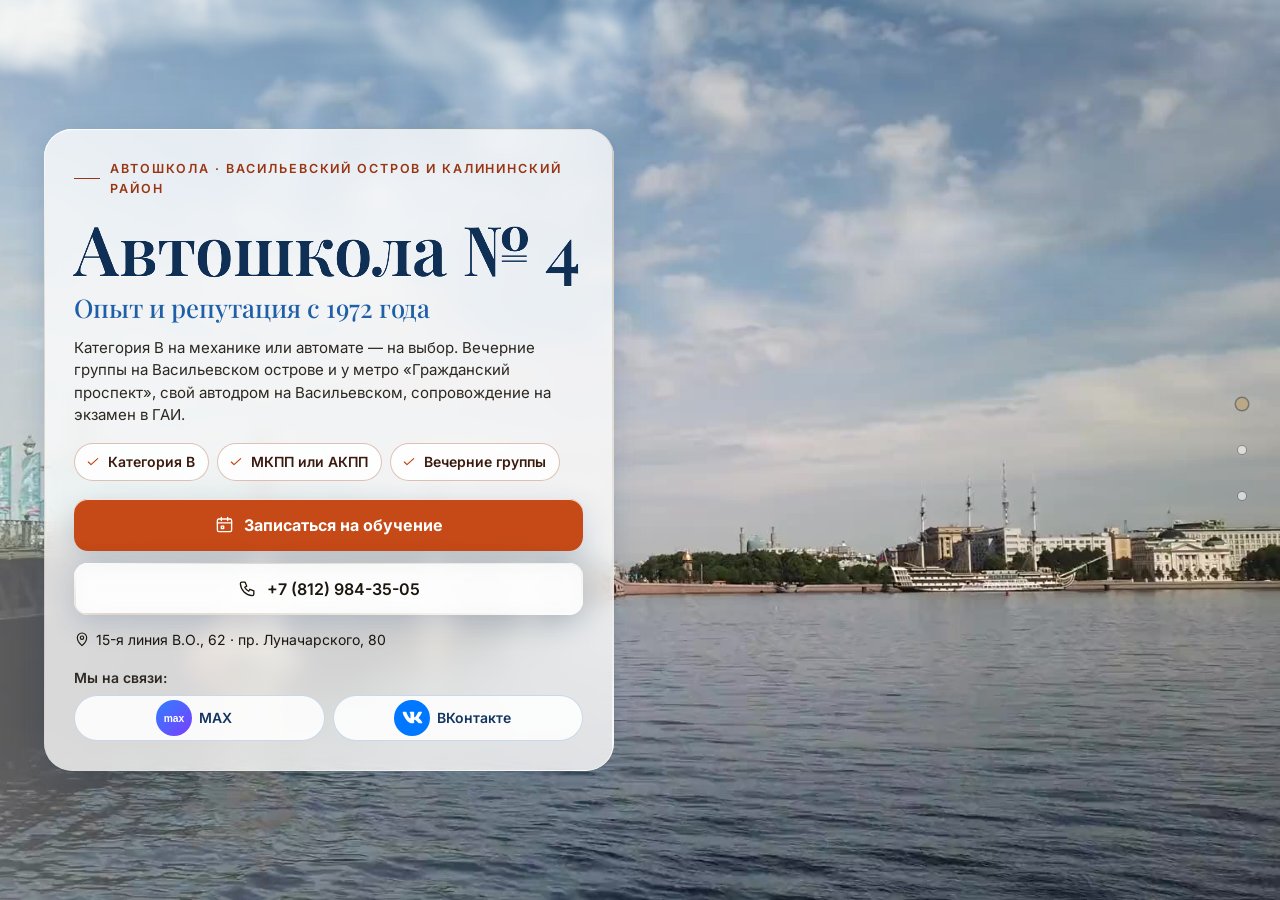
==== commit 09675191: "Яркий фон в фирменных цветах; версия для слабовидящих без живых фонов и анимаций; снимки витрины обн" ====
--- a/index.html
+++ b/index.html
@@ -604,7 +604,7 @@
 <link rel="stylesheet" href="css/etalon.css?v=20261112f">
 <link rel="stylesheet" href="css/title-b.css?v=20261112f">
 <link rel="stylesheet" href="css/nevo.css?v=20261112f">
-<link rel="stylesheet" href="css/auto4.css?v=3">
+<link rel="stylesheet" href="css/auto4.css?v=4">
 <script type="application/ld+json">{"@context": "https://schema.org", "@type": "DrivingSchool", "name": "Автошкола № 4", "alternateName": "Образовательное учреждение Автошкола № 4", "foundingDate": "1972", "telephone": ["+7 (812) 984-35-05", "+7 (812) 323-52-15", "+7 (921) 888-65-33"], "email": "auto4@mail.ru", "sameAs": ["https://vk.com/auto4"], "address": {"@type": "PostalAddress", "streetAddress": "15-я линия В.О., д. 62", "addressLocality": "Санкт-Петербург", "addressCountry": "RU"}, "geo": {"@type": "GeoCoordinates", "latitude": 59.9431023, "longitude": 30.2645562}, "openingHoursSpecification": [{"@type": "OpeningHoursSpecification", "dayOfWeek": ["Monday", "Tuesday", "Wednesday", "Thursday"], "opens": "10:00", "closes": "19:00"}, {"@type": "OpeningHoursSpecification", "dayOfWeek": "Friday", "opens": "10:00", "closes": "18:00"}], "department": [{"@type": "DrivingSchool", "name": "Автошкола № 4 — Калининский район", "telephone": "+7 (921) 888-65-33", "address": {"@type": "PostalAddress", "streetAddress": "пр. Луначарского, д. 80, к. 1, лит. Б", "addressLocality": "Санкт-Петербург", "addressCountry": "RU"}, "geo": {"@type": "GeoCoordinates", "latitude": 60.035562, "longitude": 30.3745174}, "openingHoursSpecification": [{"@type": "OpeningHoursSpecification", "dayOfWeek": ["Tuesday", "Thursday"], "opens": "11:00", "closes": "19:00"}, {"@type": "OpeningHoursSpecification", "dayOfWeek": ["Wednesday", "Friday"], "opens": "11:00", "closes": "16:30"}]}], "hasOfferCatalog": {"@type": "OfferCatalog", "name": "Обучение вождению", "itemListElement": [{"@type": "Offer", "itemOffered": {"@type": "Course", "name": "Категория B, полный курс — Васильевский остров"}, "price": "77900", "priceCurrency": "RUB"}, {"@type": "Offer", "itemOffered": {"@type": "Course", "name": "Категория B, полный курс — Калининский район"}, "price": "68900", "priceCurrency": "RUB"}]}}</script>
 </head>
 <body data-sec="0">
--- a/css/auto4.css
+++ b/css/auto4.css
@@ -124,3 +124,23 @@
 .a4b-deck{fill:#b4532a}
 .a4-bl .addr-link{display:inline;border-bottom:0;padding:0;margin:0;text-decoration:underline;text-decoration-color:rgba(154,52,18,.45);text-underline-offset:3px}
 @media (max-width:767px){.a4-contacts .mapbox{padding:12px 14px}}
+/* яркий фон: фирменные кирпично-оранжевый и тёмно-синий насыщеннее и контрастнее (Сергей 12.11) */
+.nk-sec .sec-bg{background:radial-gradient(circle at 90% 10%,rgba(255,214,102,.8),rgba(255,214,102,0) 36%),radial-gradient(circle at 6% 94%,rgba(30,58,138,.6),rgba(30,58,138,0) 44%),linear-gradient(150deg,#ffa057 0%,#f26a1b 45%,#c2410c 100%)}
+html[data-theme="dark"] .nk-sec .sec-bg{background:radial-gradient(circle at 90% 10%,rgba(242,106,27,.4),rgba(242,106,27,0) 40%),linear-gradient(150deg,#4a1d08 0%,#2a1a24 50%,#16213a 100%)}
+.a4-drom,.a4-bridges{opacity:.95}
+.a4d-pad{fill:rgba(30,41,59,.3)}
+.a4d-line,.a4d-park{stroke:rgba(255,255,255,.9)}
+.a4c-cone{fill:#fff4e0}.a4c-cone-b{fill:#1e3a5f}
+.a4d-path{stroke:rgba(255,255,255,.55)}
+.a4d-body{fill:#1e3a5f}
+.a4d-flagc{fill:#1e3a5f}
+.a4b-city path{fill:rgba(30,41,59,.32)}
+.a4b-water{fill:rgba(30,58,95,.5)}
+.a4b-wave{stroke:rgba(255,255,255,.7)}
+.a4b-deck{fill:#1e3a5f}
+.a4b-pier{fill:rgba(30,41,59,.45)}
+.a4b-boat{fill:#1e293b}
+html[data-theme="light"] .a4b-stars{display:none}
+/* версия для слабовидящих: без живых фонов и анимаций */
+html[data-hc="1"] .a4bg{display:none!important}
+html[data-hc="1"] *{animation:none!important;transition:none!important}
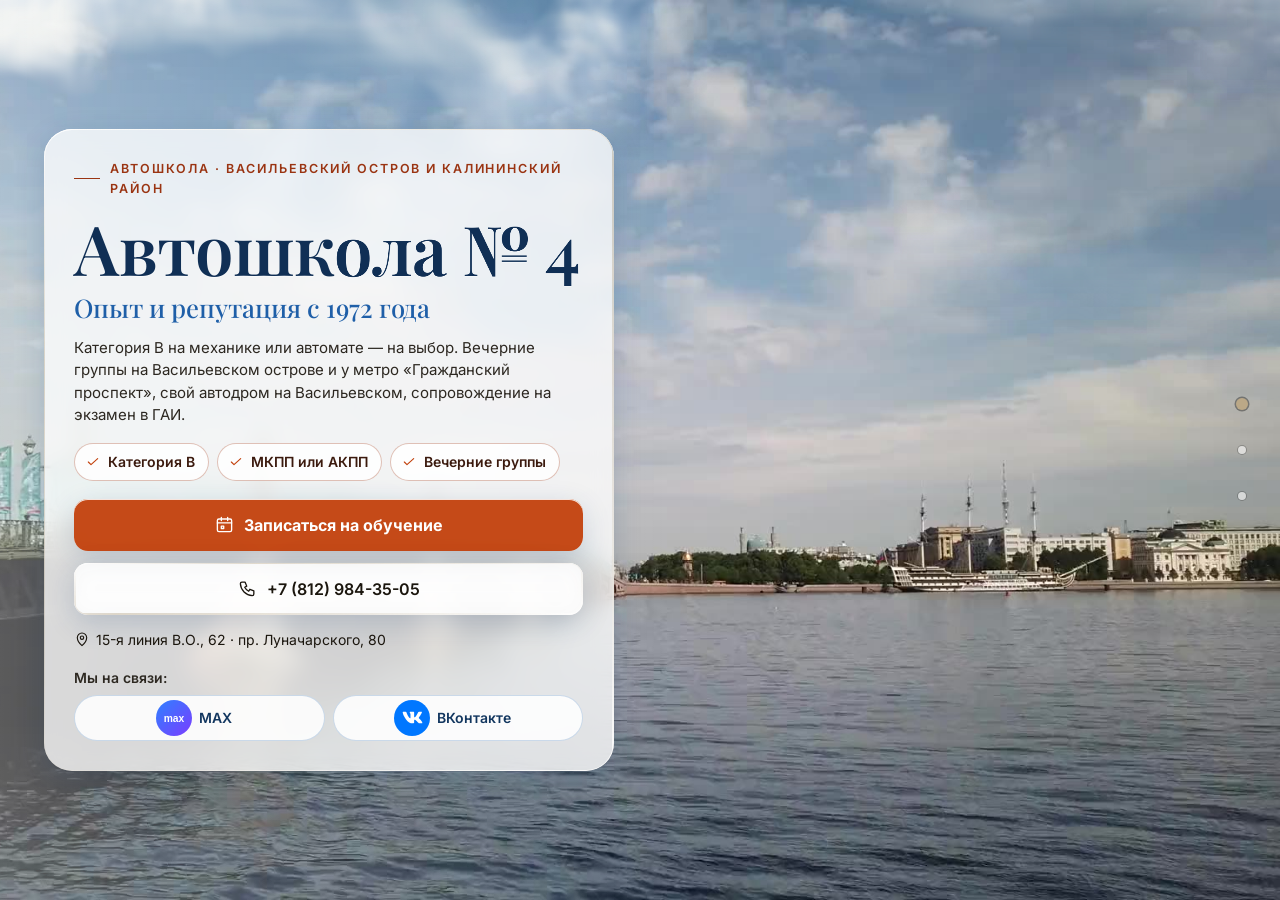
==== commit 706a84e8: "Текст не выходит за плашки: название первого экрана подгоняется под плашку, витрина показывает экран" ====
--- a/index.html
+++ b/index.html
@@ -1890,6 +1890,7 @@
 <script src="js/clouds.js" defer></script>
 <script src="js/gulls.js" defer></script>
 <script src="js/title-b.js" defer></script>
+<script src="js/fit-title.js" defer></script>
 <script src="js/diag.js?v=1"></script>
 </body>
 </html>
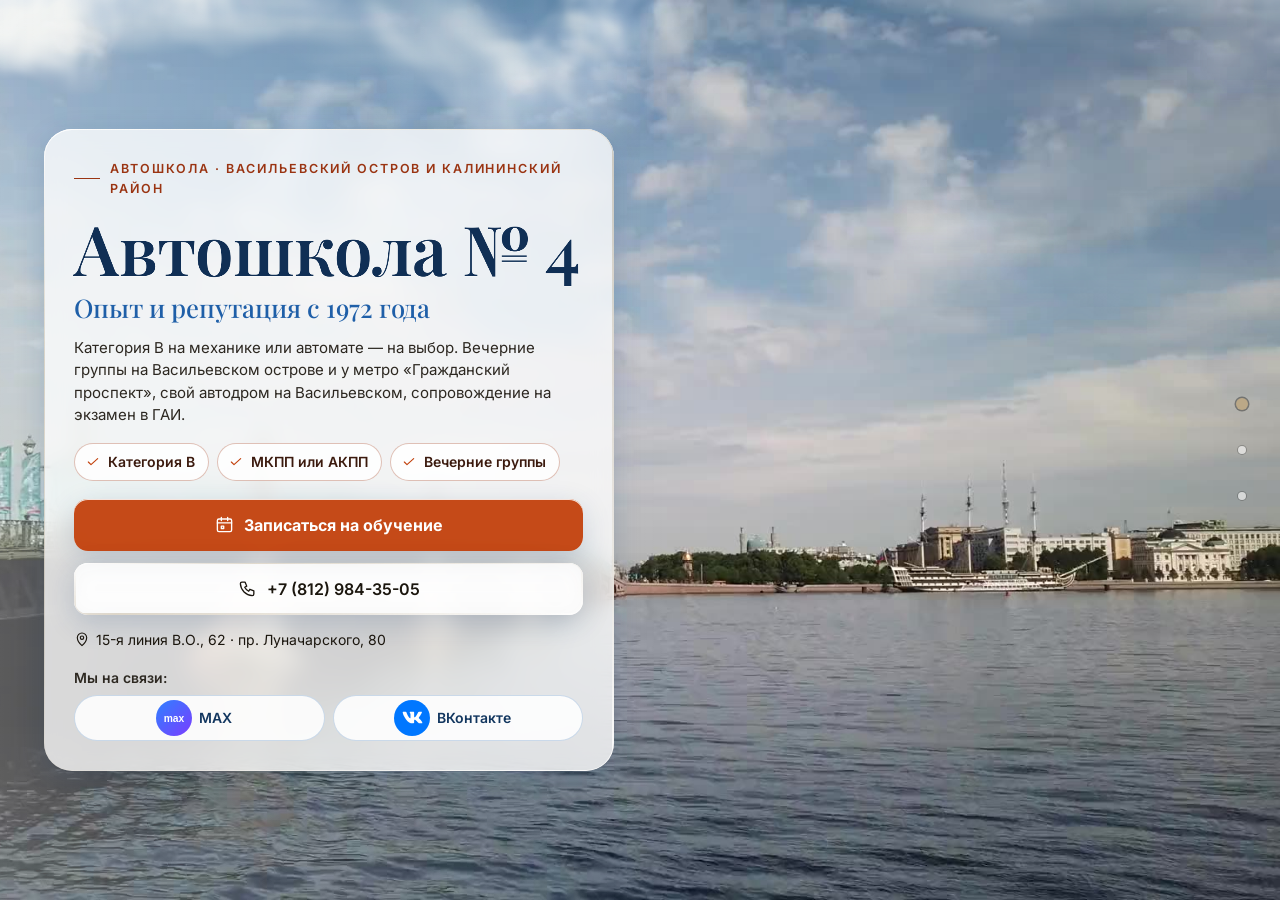
==== commit 3ef356ce: "Карта на телефоне: своя картинка из OpenStreetMap с метками, по нажатию — Яндекс Карты; живая карта " ====
--- a/index.html
+++ b/index.html
@@ -777,7 +777,7 @@
               <li><small>Телефон и MAX</small><span><a class="tel" href="tel:+79218886533">+7 (921) 888-65-33</a></span><span class="addr-note"><a href="https://max.ru/u/f9LHodD0cOLjQaSfPY7rTQrdd70k0fAkdtbUQTjlk3ZtPmBXynoBBineQdY" target="_blank" rel="noopener">Написать в MAX</a></span></li></ul></div>
           </div>
           <div class="cbox mapbox rv" style="--i:3">
-            <div class="map"><iframe data-src="https://yandex.ru/map-widget/v1/?ll=30.3195,59.9893&z=11&pt=30.2645562,59.9431023,pm2rdm1~30.3745174,60.035562,pm2rdm2" title="Карта: два филиала Автошколы № 4" allowfullscreen></iframe></div>
+            <a class="map-static" href="https://yandex.ru/maps/?ll=30.3195,59.9893&z=11&pt=30.2645562,59.9431023,pm2rdm1~30.3745174,60.035562,pm2rdm2" target="_blank" rel="noopener" aria-label="Открыть карту в Яндекс Картах"><img src="img/map-static.webp" width="720" height="300" alt="Карта: адреса автошколы" loading="lazy" decoding="async"><span class="map-osm">© OpenStreetMap</span></a><div class="map"><iframe data-src="https://yandex.ru/map-widget/v1/?ll=30.3195,59.9893&z=11&pt=30.2645562,59.9431023,pm2rdm1~30.3745174,60.035562,pm2rdm2" title="Карта: два филиала Автошколы № 4" allowfullscreen></iframe></div>
             <p class="a4-mail"><svg class="ico"><use href="#ico-mail"/></svg><a class="mail" href="mailto:auto4@mail.ru">auto4@mail.ru</a> · <a href="https://vk.com/auto4" target="_blank" rel="noopener">ВКонтакте</a></p>
             <div class="map-actions"><button class="btn btn-ghost" type="button" data-modal="wayModal"><svg class="ico"><use href="#ico-metro"/></svg><span>Как добраться</span></button>
               <a class="btn btn-primary" href="https://yandex.ru/maps/?rtext=~59.9431023,30.2645562&rtt=auto" target="_blank" rel="noopener"><svg class="ico"><use href="#ico-route"/></svg><span>Проложить маршрут</span></a>
--- a/css/nevo.css
+++ b/css/nevo.css
@@ -730,3 +730,14 @@
   .soc{justify-content:center;padding:4px 14px 4px 4px;min-width:0}
   .soc .soc-n{white-space:nowrap}
 }
+
+/* картинка-карта на телефоне (Сергей 13.11): своя картинка из OpenStreetMap с метками, по нажатию — Яндекс Карты; живая карта — только на компьютере */
+.map-static{display:none}
+@media (max-width:767px){
+  #contacts .mapbox .map-static{display:block;position:relative;margin:0 0 8px;border-radius:12px;overflow:hidden;line-height:0;border:1px solid var(--line2,rgba(22,60,110,.16))}
+  #contacts .mapbox .map-static img{display:block;width:100%;height:auto;aspect-ratio:12/5;object-fit:cover}
+  #contacts .mapbox .map-static .map-osm{position:absolute;right:4px;bottom:3px;padding:1px 4px;border-radius:4px;font-size:9px;line-height:1.3;color:#333;background:rgba(255,255,255,.85)}
+  html[data-theme="dark"] #contacts .mapbox .map-static img{filter:brightness(.88)}
+}
+@media (max-width:767px) and (max-height:760px){#contacts .mapbox .map-static{width:fit-content;max-width:100%;margin-left:auto;margin-right:auto}#contacts .mapbox .map-static img{width:auto;max-width:100%;height:110px}}
+@media (max-width:767px) and (max-height:680px){#contacts .mapbox .map-static img{height:84px}}
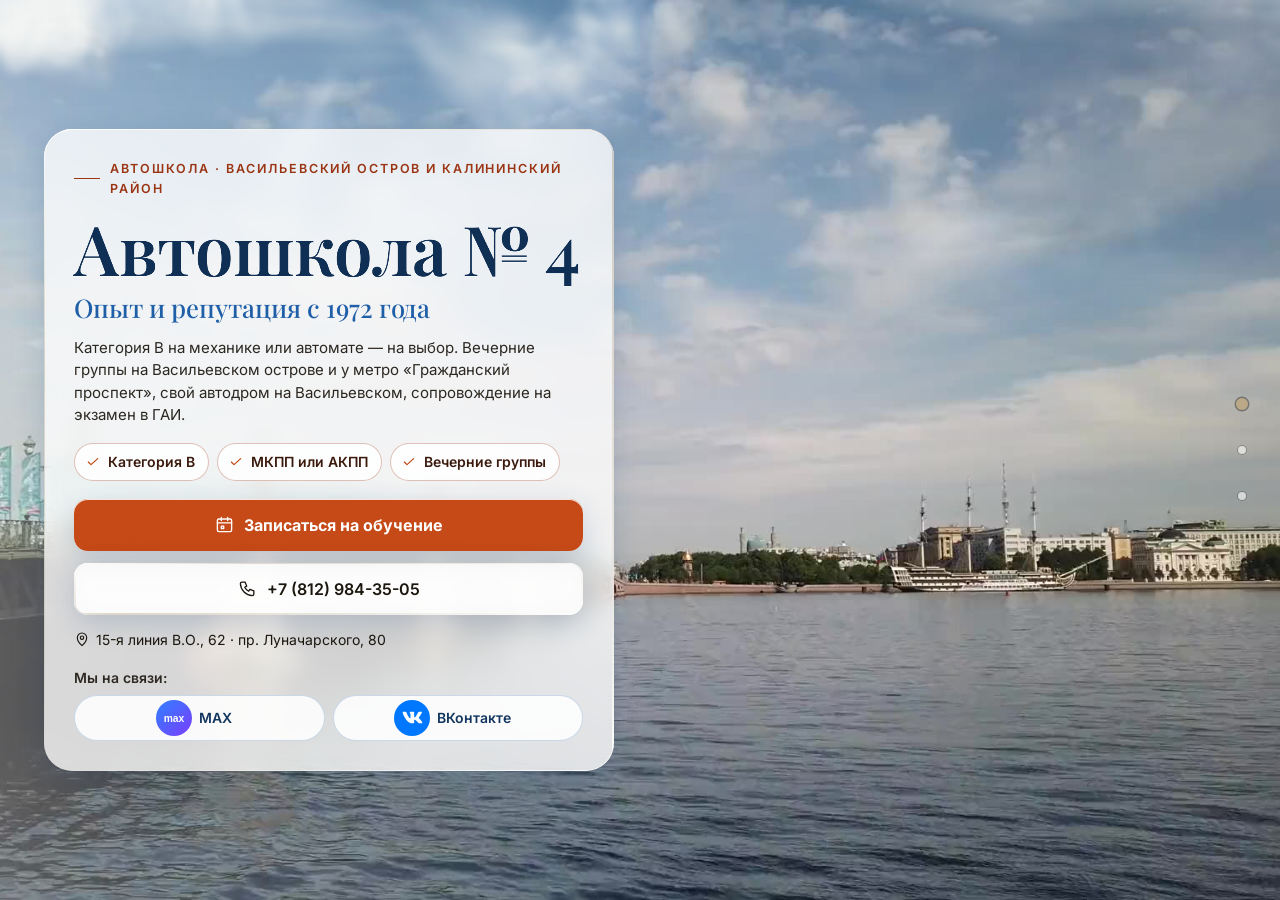
==== commit 7af765b2: "Счётчик заходов без cookies и без IP" ====
--- a/index.html
+++ b/index.html
@@ -1892,5 +1892,7 @@
 <script src="js/title-b.js" defer></script>
 <script src="js/fit-title.js" defer></script>
 <script src="js/diag.js?v=1"></script>
+<!-- visits-counter: заход на сайт школы; без cookies и хранилища, IP не сохраняется; ?k=1 — наш просмотр -->
+<script>(function(){try{var q=location.search,s=(location.pathname.split('/')[1]||'').toLowerCase();if(!s)return;var n=0,done=false,iv=setInterval(function(){if(done)return;if(document.visibilityState==='visible')n++;if(n<3)return;done=true;clearInterval(iv);var u='https://rinazolotareva.ru/vseti-api/avto-hit?s='+encodeURIComponent(s)+'&k='+(/[?&]k=1\b/.test(q)?1:0)+'&w='+(navigator.webdriver?1:0)+'&m='+(/Mobi|Android|iPhone|iPad/i.test(navigator.userAgent)?1:0);if(!(navigator.sendBeacon&&navigator.sendBeacon(u)))new Image().src=u;},1000);}catch(e){}})();</script>
 </body>
 </html>
